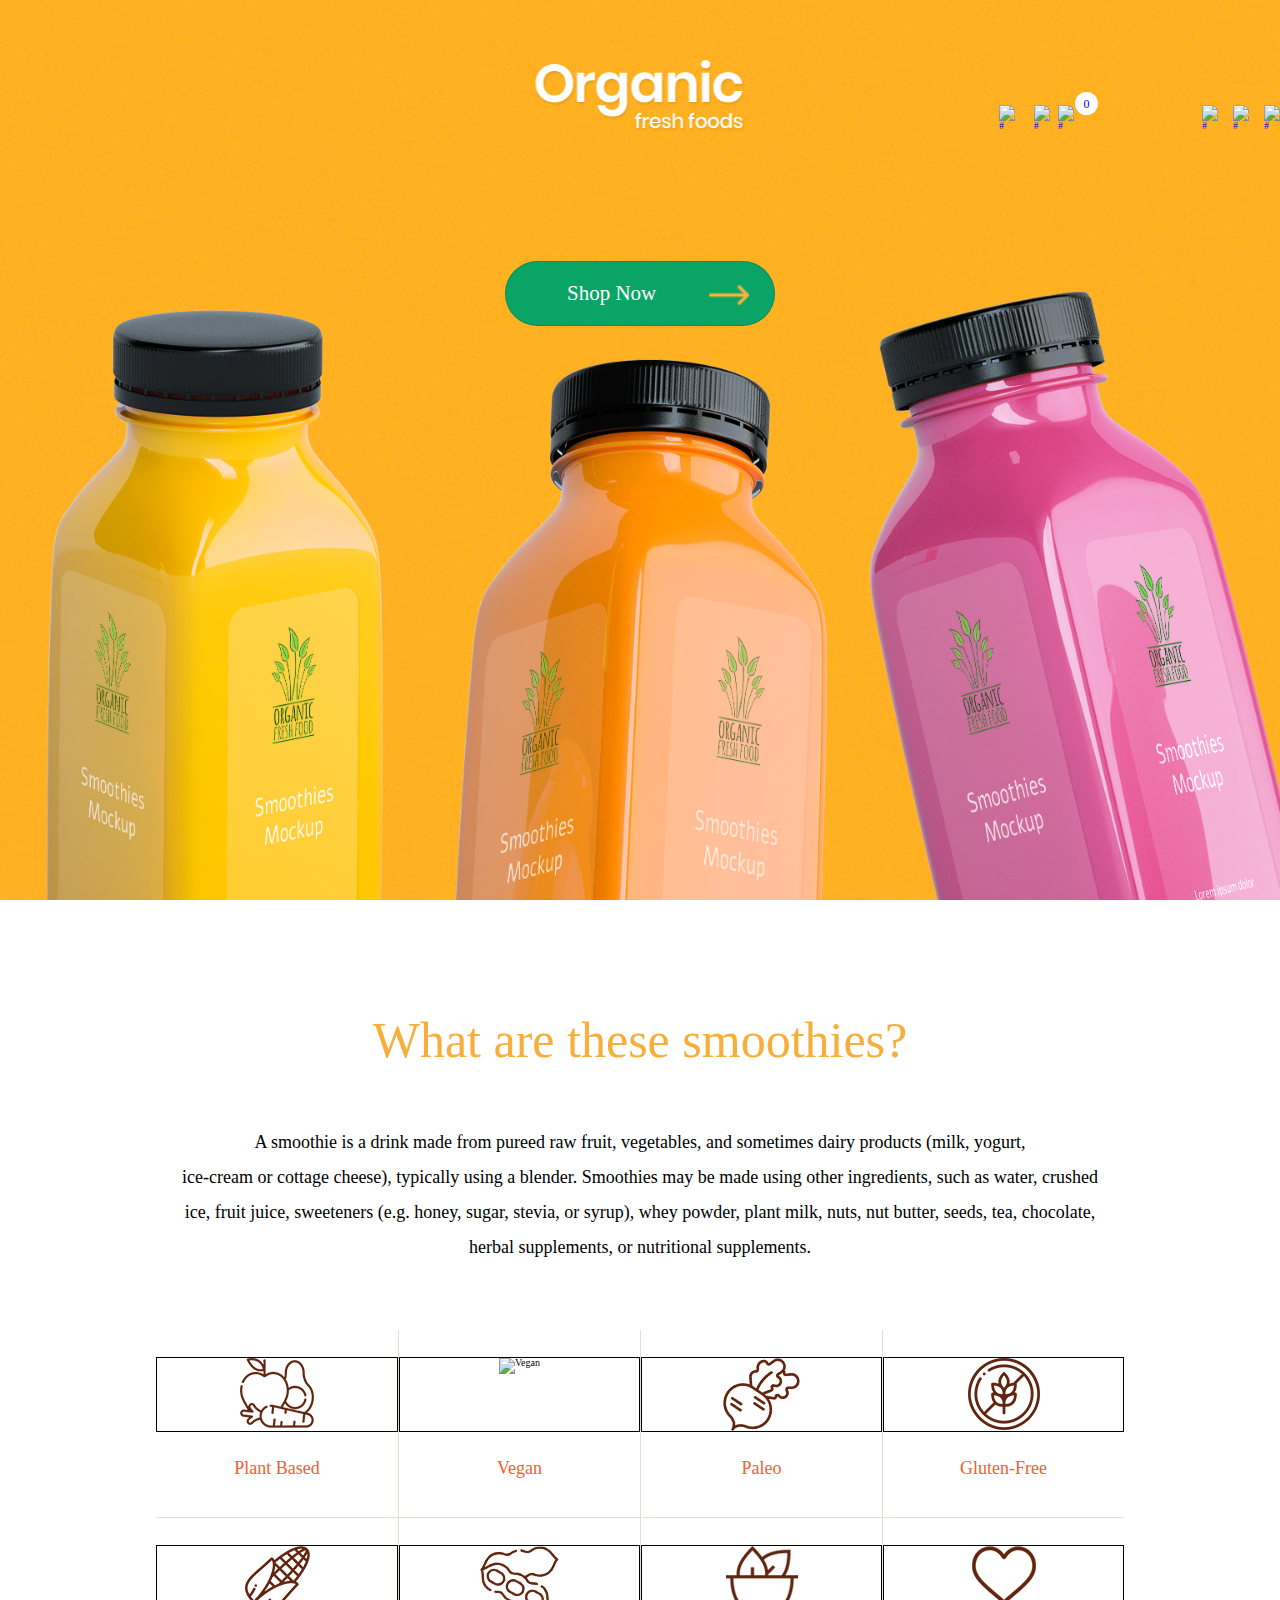
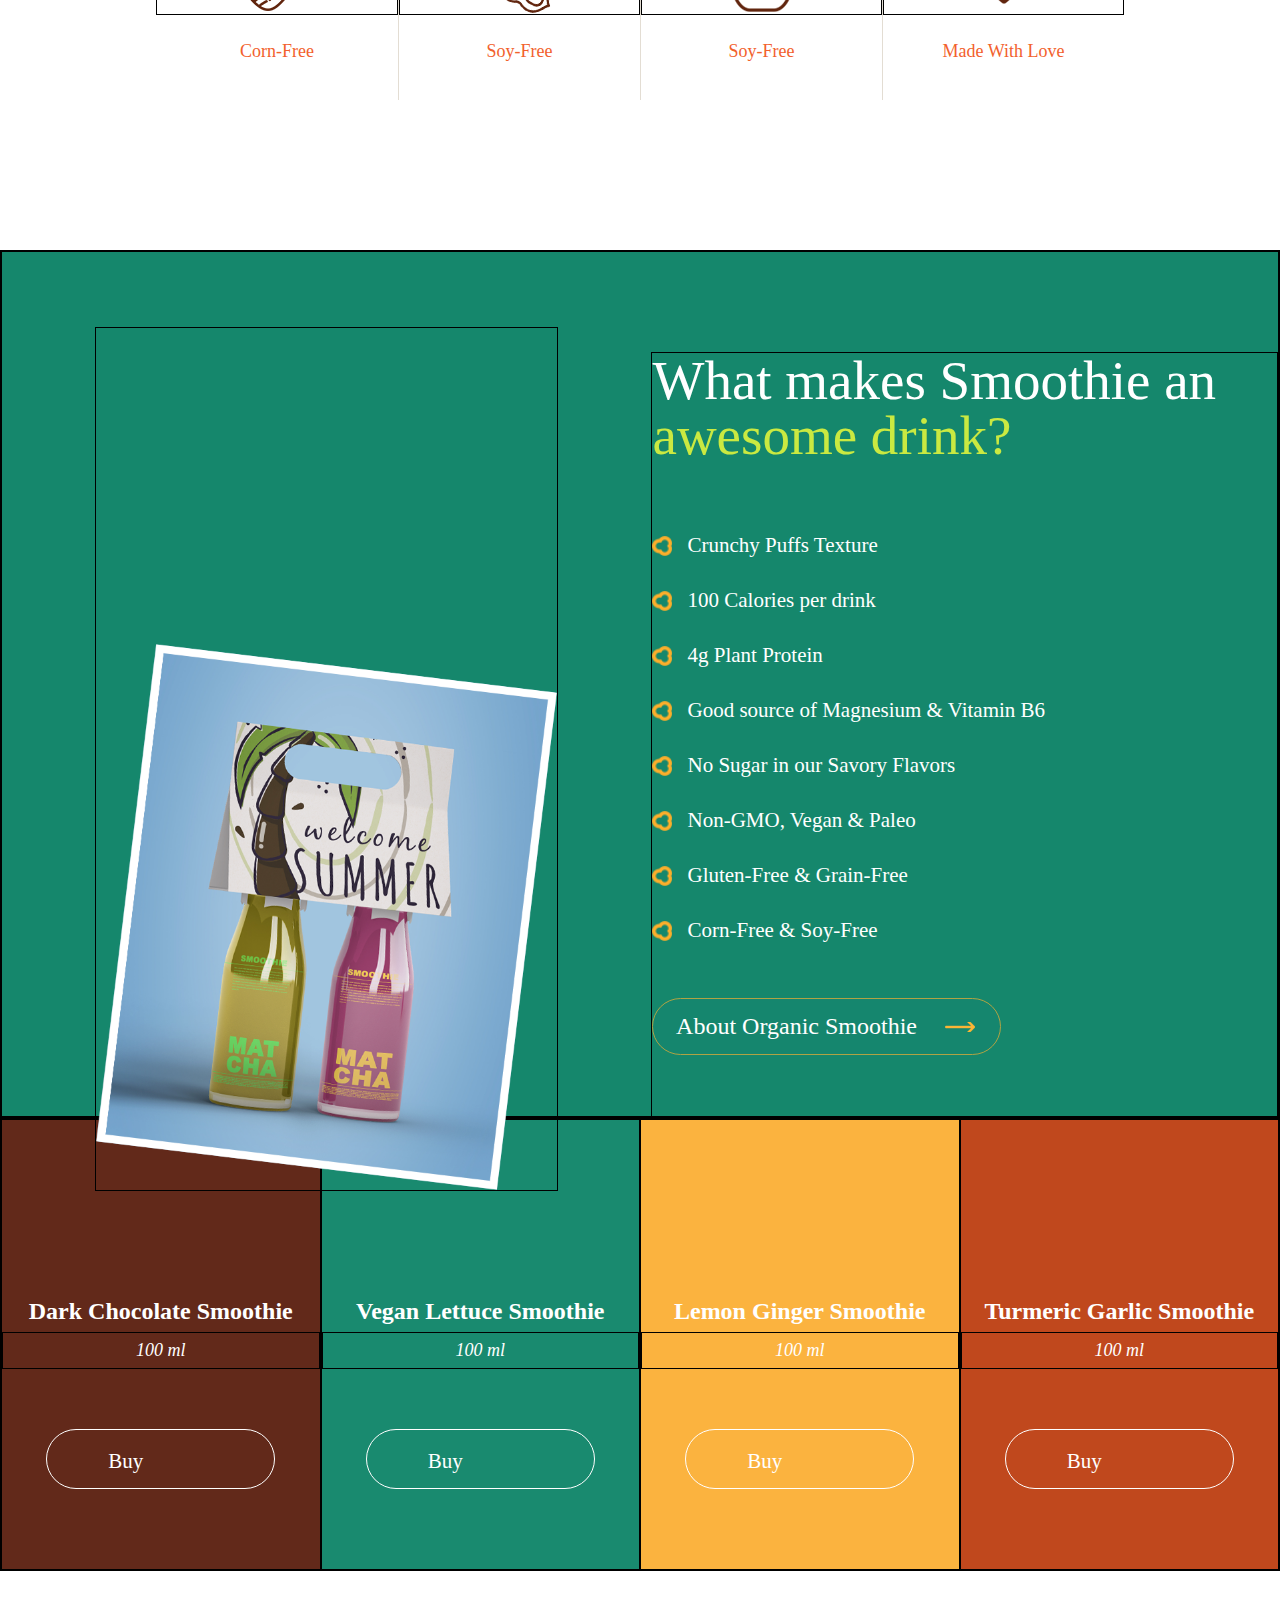
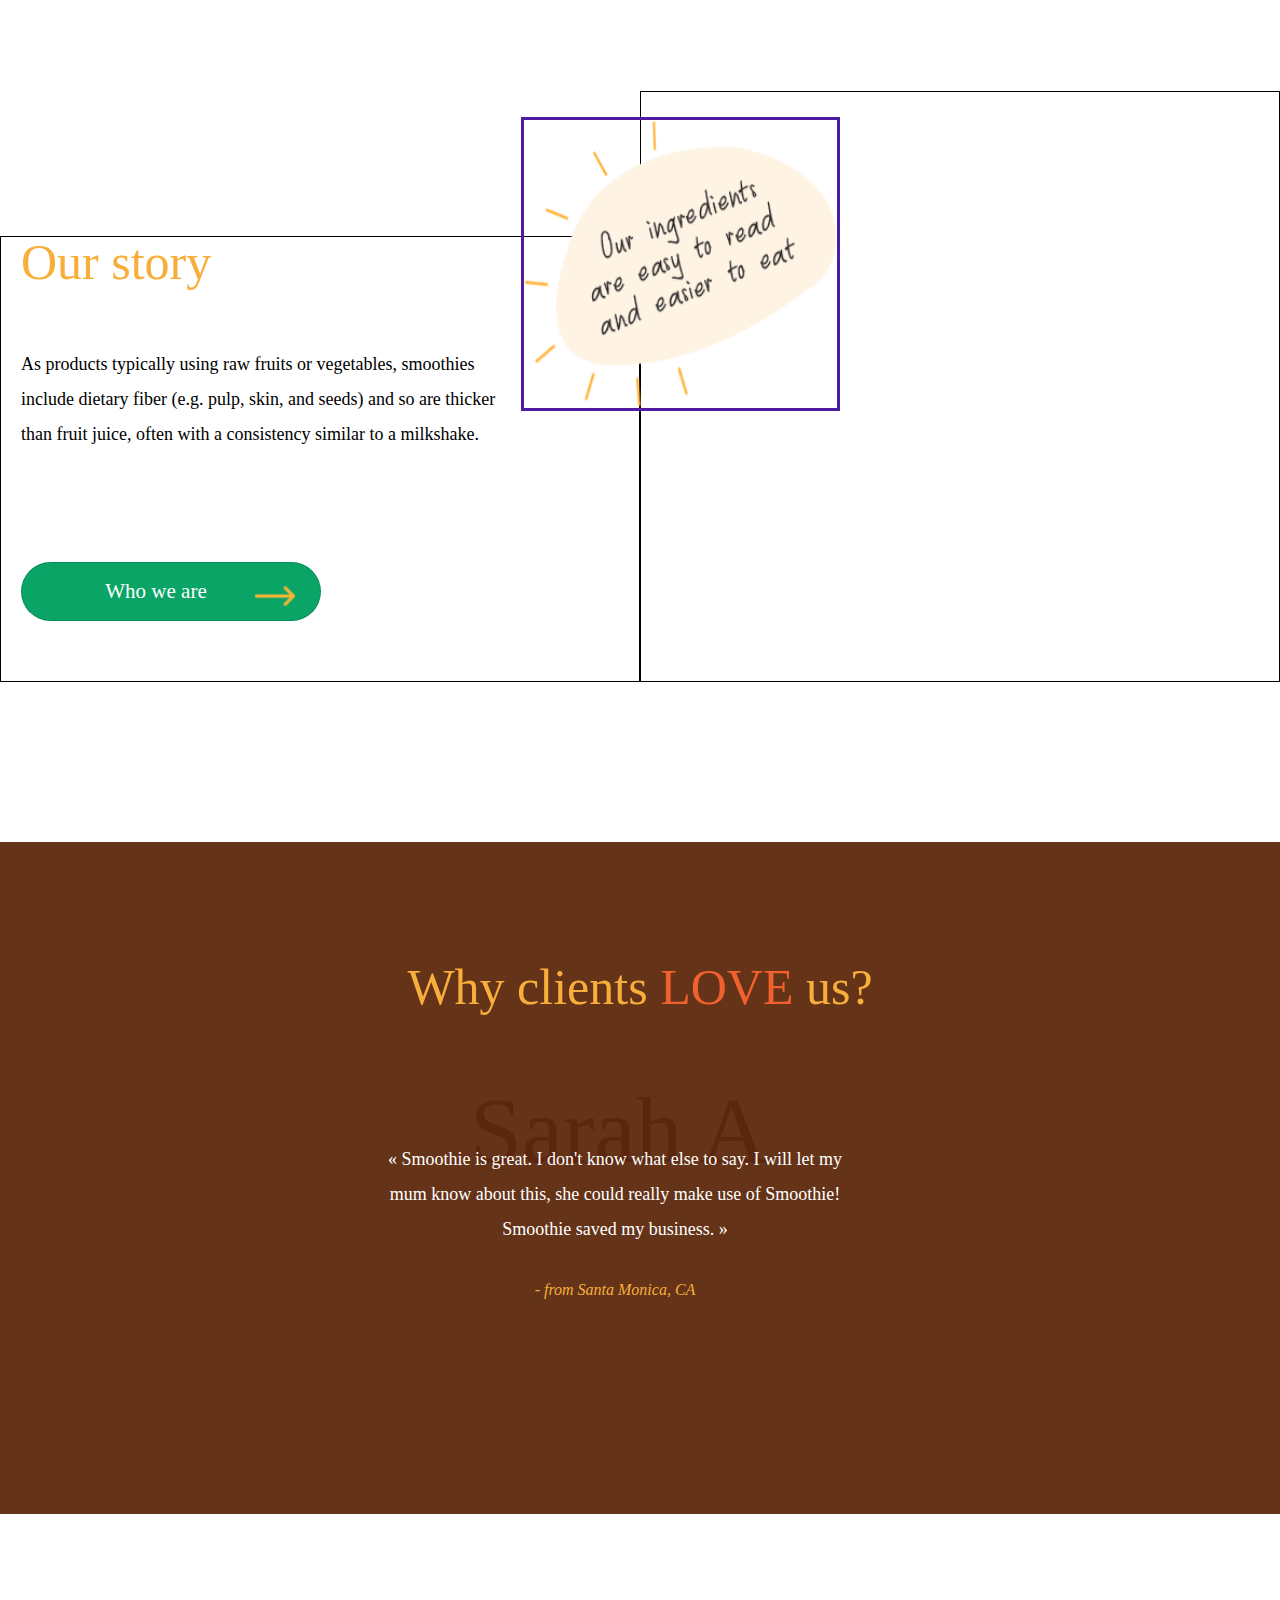
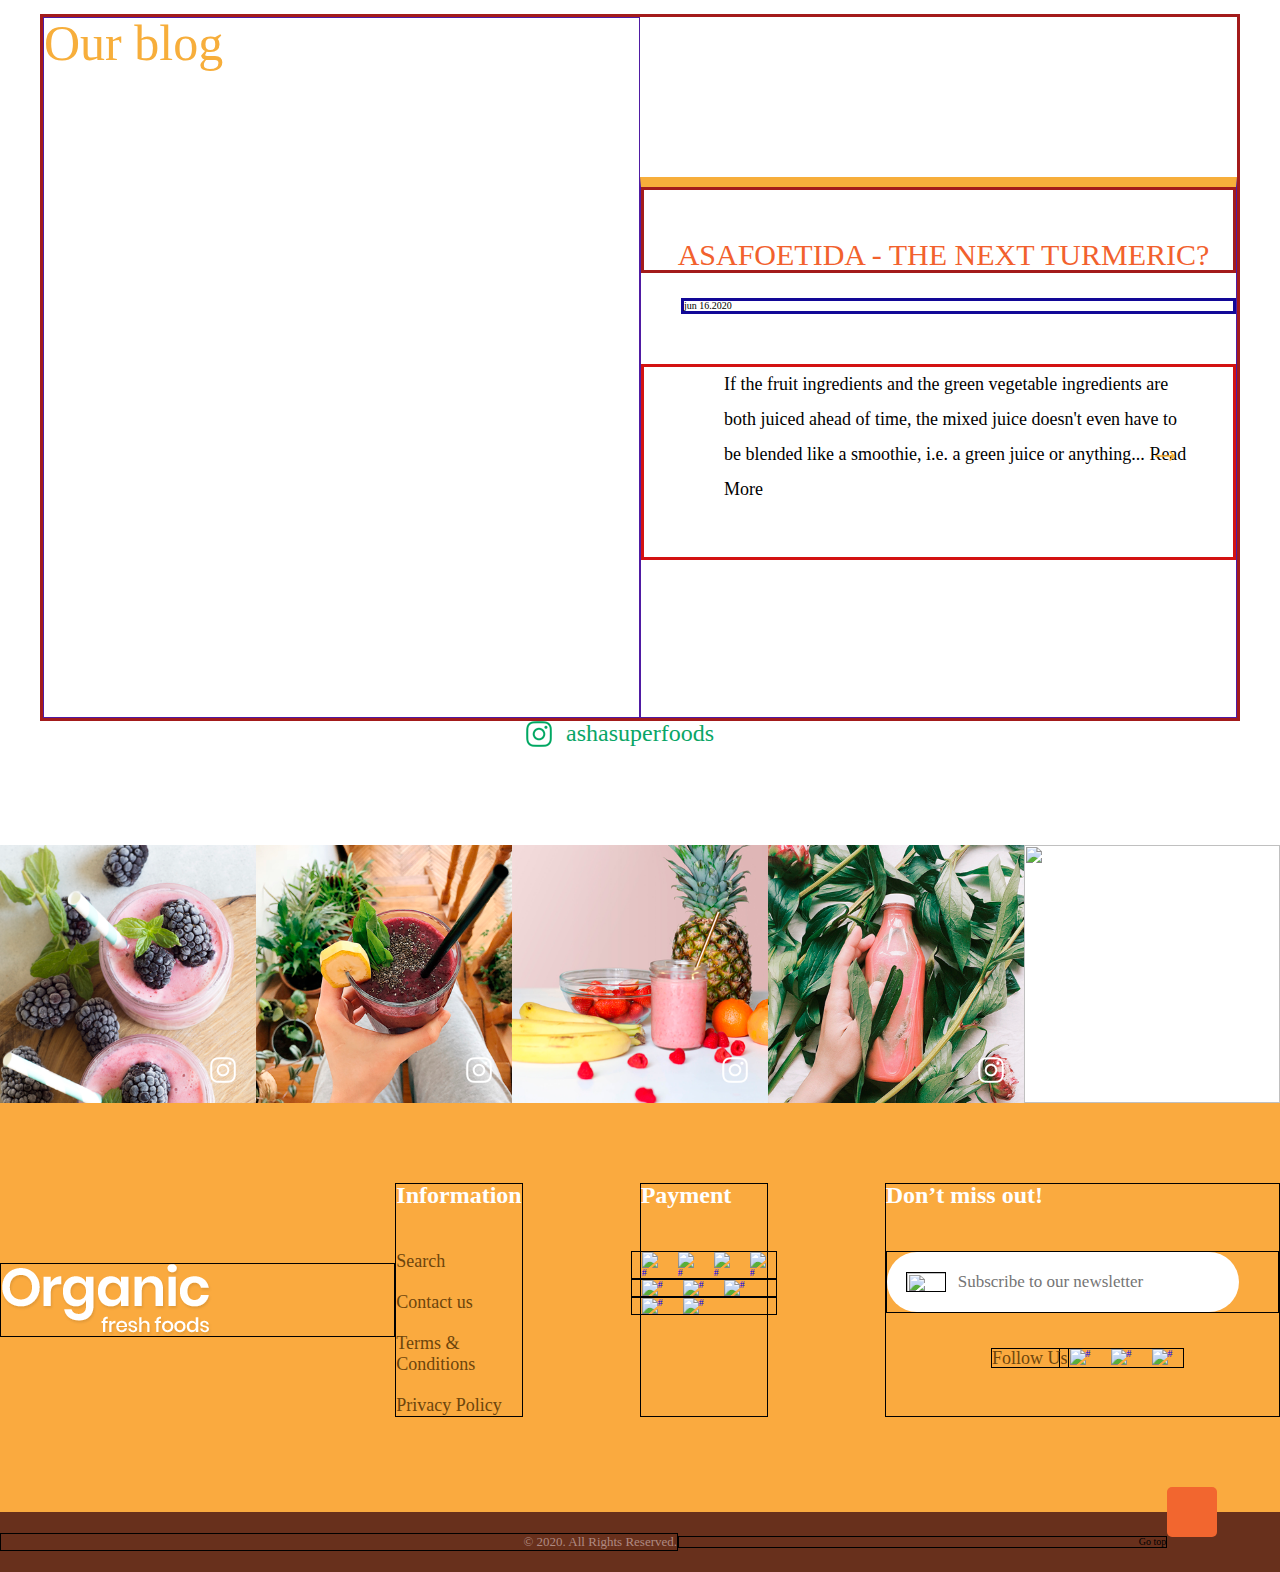
==== index.html @ a1aa9f40 "delete scss" ====
<!DOCTYPE html>
<html lang="ru">

<head>
	<meta charset="UTF-8">
	<title> lesson </title>
	<meta name="viewport" content="width=device-width">
	<link rel="stylesheet" href="css/index.css">
</head>


<body>
	<div class="wrapper">
		<!--*************************************-->
		<!----------------Header------------------->

		<!--*************************************-->

		<header class="header" id="header">

			<div class="conteiner">
				<button aria-label="menu" class="header__burger">
					<span></span>
				</button>
				<div class="header__row">

					<div class="header__top">

						<nav class="header__nav nav">
							<ul class="nav__list">
								<li class="nav__item"><a href="#Home">Home</a></li>
								<li class="nav__item"><a href="#Shop">Shop</a></li>
								<li class="nav__item"><a href="#Story">Story</a></li>
								<li class="nav__item"><a href="#About">About</a></li>
								<li class="nav__item"><a href="#Blog">Blog</a></li>
								<li class="nav__item"><a href="#Testimonials">Testimonials</a></li>
							</ul>
						</nav>
						
						<img class="header__logo logo" src="assets/images/header/Logo.png" alt="#">

						<div class="icon__wrapper">
							<ul class="icon__column">
								<li class="icon__list">
									<a class="icon__link" href="#">
										<img src="assets/images/header/Search-icon.png" alt="#">
									</a>
								</li>

								<li class="icon__list">
									<a class="icon__link" href="#">
										<img src="assets/images/header/User-icon.png" alt="#">
									</a>
								</li>

								<li class="icon__list">
									<a class="icon__link " href="#">
										<img src="assets/images/header/Cart-icon.png" alt="#">
										<div class="icon__tabs">
											<p id="number">0</p>
										</div>
									</a>
								</li>
							</ul>

							<div class="icon__column">
							</div>

							<ul class="icon__column">
								<li class="icon__list">
									<a class="icon__link" href="#">
										<img src="assets/images/header/Facebook-icon.png" alt="#">
									</a>
								</li>

								<li class="icon__list">
									<a class="icon__link" href="#">
										<img src="assets/images/header/Pinterest-icon.png" alt="#">
									</a>
								</li>

								<li class="icon__list">
									<a class="icon__link" href="#">
										<img src="assets/images/header/Instagram-icon.png" alt="#">
									</a>
								</li>

							</ul>

						</div>
					</div>
					<button class="bth header__bth" type="submit">Shop Now</button>
				</div>


			</div>
	</div>
	<div class="menu"></div>
	</header>


	<div class="header__background ibg">
		<img src="assets/images/header/img.png" alt="#">
	</div>


	<!----------------Header------------------->

	<main class="content">

		<!----------------smoothies------------------->
		<section class="smoothies" id="Home">
			<div class="content-smoothies">

				<div class="smoothies__desripction">
					<h2 class="title wow animate__fadeInLeftBig  " data-wow-duration=" 2s">What are these
						smoothies? </h2>
					<p class=" text smoothie__text wow animate__fadeInRightBig " data-wow-delay=" 1s" data-wow-offset=" 150"
						data-wow-duration="1.5s">
						A smoothie is a drink made from pureed raw fruit, vegetables, and sometimes dairy products
						(milk, yogurt, <br> ice-cream or cottage cheese), typically using a blender. Smoothies may be made
						using
						other
						ingredients, such as water, crushed ice, fruit juice, sweeteners (e.g. honey, sugar, stevia, or
						syrup), whey
						powder, plant milk, nuts, nut butter, seeds, tea, chocolate, herbal supplements, or nutritional
						supplements.
					</p>
				</div>

				<div class="smoothies__row wow animate__fadeInUpBig" data-wow-delay=" 1s" data-wow-offset=" 150">

					<div class="smoothies__column">
						<div class="smoothies__wrapper">
							<div class="smoothies__image">
								<img src="assets/images/smoothies/Icon-1.png" alt="Plant Based">
							</div>
							<h3 class="smoothie__title">Plant Based</h3>
						</div>
					</div>

					<div class="smoothies__column">
						<div class="smoothies__wrapper">
							<div class="smoothies__image">
								<img src="assets/images/smoothies/Icon-2.png" alt="Vegan">
							</div>
							<h3 class="smoothie__title">Vegan</h3>
						</div>
					</div>

					<div class="smoothies__column">
						<div class="smoothies__wrapper">
							<div class="smoothies__image">
								<img src="assets/images/smoothies/Icon-3.png" alt="Paleo">
							</div>
							<h3 class="smoothie__title">Paleo </h3>
						</div>
					</div>

					<div class="smoothies__column">
						<div class="smoothies__wrapper">
							<div class="smoothies__image">
								<img src="assets/images/smoothies/Icon-4.png" alt="Gluten-Free">
							</div>
							<h3 class="smoothie__title">Gluten-Free</h3>
						</div>
					</div>

					<div class="smoothies__column">
						<div class="smoothies__wrapper">
							<div class="smoothies__image">
								<img src="assets/images/smoothies/Icon-5.png" alt="Corn-Free">
							</div>
							<h3 class="smoothie__title">Corn-Free</h3>
						</div>
					</div>

					<div class="smoothies__column">
						<div class="smoothies__wrapper">
							<div class="smoothies__image">
								<img src="assets/images/smoothies/Icon-6.png" alt="Soy-Free">
							</div>
							<h3 class="smoothie__title">Soy-Free</h3>
						</div>
					</div>

					<div class="smoothies__column">
						<div class="smoothies__wrapper">
							<div class="smoothies__image">
								<img src="assets/images/smoothies/Icon-7.png" alt="Soy-Free">
							</div>
							<h3 class="smoothie__title">Soy-Free</h3>
						</div>
					</div>

					<div class="smoothies__column">
						<div class="smoothies__wrapper">
							<div class="smoothies__image">
								<img src="assets/images/smoothies/Icon-8.png" alt="Made With Love">
							</div>
							<h3 class="smoothie__title">Made With Love</h3>
						</div>
					</div>



				</div>

			</div>
		</section>
		<!----------------smoothies------------------->
		<!----------------about------------------->
		<section class="about" id="About">
			<div class="about__conteiner">
				<div class="about__row">

					<div class="about__column">
						<div class="about__image ">
							<div class="about__image-wrapper">
								<img class="your-element wow animate__zoomInDown " data-tilt data-wow-duration="1.5s"
									data-wow-offset=" 300" src="assets/images/about/about.png" alt="#">
							</div>
						</div>
					</div>


					<div class="about__column  ">
						<div class="about__description">

							<h2 class="title--white about__title wow animate__fadeInDown" data-wow-duration="1.5s"
								data-wow-offset=" 300">What makes Smoothie an <span> awesome drink? </span></h2>

							<ul class="about__list">
								<li class="about__item wow animate__fadeInRight" data-wow-offset=" 300">Crunchy Puffs Texture
									</>
								</li>
								<li class="about__item wow  animate__fadeInLeft" data-wow-offset=" 300">100 Calories per
									drink</>
								</li>
								<li class="about__item wow animate__fadeInRight" data-wow-offset=" 300">4g Plant Protein </>
								</li>
								<li class="about__item wow  animate__fadeInLeft" data-wow-offset=" 300">Good source of
									Magnesium &
									Vitamin B6
								</li>
								<li class="about__item wow animate__fadeInRight" data-wow-offset=" 300">No Sugar in our
									Savory Flavors
								</li>
								<li class="about__item wow animate__fadeInLeft" data-wow-offset=" 300">Non-GMO, Vegan & Paleo
									</>
								</li>
								<li class="about__item wow animate__fadeInRight" data-wow-offset=" 300">Gluten-Free &
									Grain-Free</>
								</li>
								<li class="about__item wow animate__fadeInRight" data-wow-offset=" 300">Corn-Free & Soy-Free
								</li>
							</ul>

							<button class="bth  about__bth wow animate__fadeInUpBig" data-wow-duration="1.5s" type="submit">
								About Organic Smoothie</button>


						</div>
					</div>

				</div>
			</div>
		</section>

		<!----------------about------------------->
		<!----------------products------------------->
		<section class="products " id="Shop">
			<div class="products__row">

				<div class="products__column">
					<div class="products__wrapper">

						<div class="products__image wow animate__fadeInDown" data-wow-duration=" 1s" data-wow-offset=" 150">
							<img src="assets/images/products/Img-1.png" alt="">
						</div>

						<h3 class="title-h3 wow animate__fadeInLeftBig" data-wow-duration=" 1s" data-wow-offset=" 150">Dark
							Chocolate
							Smoothie</h3>
						<p class="text products__text wow animate__fadeInRightBig" data-wow-duration=" 1s"
							data-wow-offset=" 150">
							100
							ml</p>

						<button class="bth  products__bth wow animate__fadeInUp" data-wow-duration=" 1s"
							data-wow-offset=" 150" type="submit">Buy</button>

					</div>
				</div>

				<div class="products__column products__column--green">
					<div class="products__wrapper">

						<div class="products__image wow animate__fadeInDown" data-wow-duration=" 1s" data-wow-offset=" 150">
							<img src="assets/images/products/Img-2.png" alt="">
						</div>

						<h3 class="title-h3 wow animate__fadeInLeftBig" data-wow-duration=" 1s" data-wow-offset=" 150">
							Vegan Lettuce
							Smoothie</h3>
						<p class="text products__text wow animate__fadeInRightBig" data-wow-duration=" 1s"
							data-wow-offset=" 150">
							100 ml</p>

						<button class="bth  products__bth wow animate__fadeInUp" data-wow-duration=" 1s"
							data-wow-offset=" 150" type="submit">Buy</button>


					</div>
				</div>

				<div class="products__column products__column--yellow">
					<div class="products__wrapper">

						<div class="products__image wow animate__fadeInDown" data-wow-duration=" 1s" data-wow-offset=" 150">
							<img src="assets/images/products/Img-3.png" alt="">
						</div>

						<h3 class="title-h3 wow animate__fadeInLeftBig" data-wow-duration=" 1s" data-wow-offset=" 150">
							Lemon Ginger
							Smoothie</h3>
						<p class="text products__text wow animate__fadeInRightBig" data-wow-duration=" 1s"
							data-wow-offset=" 150">
							100 ml</p>

						<button class="bth  products__bth wow animate__fadeInUp" data-wow-duration=" 1s"
							data-wow-offset=" 150" type="submit">Buy</button>


					</div>
				</div>

				<div class="products__column products__column--orang">
					<div class="products__wrapper">

						<div class="products__image wow animate__fadeInDown" data-wow-duration=" 1s" data-wow-offset=" 150">
							<img src="assets/images/products/Img-4.png" alt="">
						</div>

						<h3 class="title-h3 wow animate__fadeInLeftBig" data-wow-duration=" 1s" data-wow-offset=" 150">
							Turmeric
							Garlic
							Smoothie</h3>
						<p class="text products__text wow animate__fadeInRightBig" data-wow-duration=" 1s"
							data-wow-offset=" 150">
							100 ml</p>

						<button class="bth  products__bth wow animate__fadeInUp" data-wow-duration=" 1s"
							data-wow-offset=" 150" type="submit">Buy</button>


					</div>
				</div>

			</div>
		</section>

		<!----------------products------------------->
		<!----------------story------------------->
		<section class="story" id="Story">
			<div class="content__story">
				<div class="story__row">

					<div class="story__column">
						<div class="story__wrapper">

							<h2 class="title title--left wow animate__fadeInDown" data-wow-duration=" 1s"
								data-wow-offset=" 150">Our
								story</h2>
							<p class="text  text--left story__text wow animate__fadeInLeft" data-wow-duration=" 1s"
								data-wow-offset=" 150">
								As products typically using raw fruits or vegetables,
								smoothies include dietary fiber (e.g. pulp, skin, and
								seeds) and so are thicker than fruit juice, often with a
								consistency similar to a milkshake.
							</p>

							<button class="bth storu__bth wow animate__fadeInUp" data-wow-duration=" 1s" data-wow-offset=" 150"
								type="submit">Who we are</button>

						</div>
					</div>

					<div class="story__column">
						<div class="story__image ibg wow animate__fadeInRight" data-wow-duration=" 1s" data-wow-offset=" 150">
							<img src="assets/images/story/img.png" alt="story">
						</div>
						<img class="story__image--stamp wow animate__fadeInDown" data-wow-delay=" 1s" data-wow-offset=" 150"
							src="assets/images/story/Stamp.png" alt="">

					</div>

				</div>
			</div>
		</section>

		<!----------------story------------------->
		<!----------------testimonials------------------->
		<section class="testimonials" id="Testimonials">
			<div class="testimonials__wrapper">

				<h2 class="title wow animate__fadeInDownBig" data-wow-duration=" 1s" data-wow-offset=" 150">Why clients
					<span class="title--color "> LOVE</span> us?
				</h2>

				<div class="testimonials__row">

					<div class="testimonials__column">

						<q class="text testimonials__text wow animate__fadeInLeftBig" data-wow-duration=" 1s"
							data-wow-offset=" 150">
							Smoothie is great. I don't know what else to say. I will let my mum know about this, she could
							really make use of Smoothie! Smoothie saved my business.
						</q>

						<div class="testimonials__sub-text">
							<cite class="testimonials-name__user wow animate__fadeInUpBig" data-wow-duration=" 1s"
								data-wow-offset=" 150">- from Santa Monica, CA</cite>
						</div>

					</div>


					<div class="testimonials__column">

						<div class="testimonials-avatar ">
							<img class="wow animate__fadeInRightBig" data-wow-duration=" 1s" data-wow-offset=" 150"
								src="assets/images/testimonials/avatar.png" alt="">
						</div>

					</div>

				</div>

				<div class="sidebar">

					<button class="arrow__left">
						<img src="assets/images/testimonials/Arrow-right.png" alt="">
					</button>

					<button class="arrow__right">
						<img src="assets/images/testimonials/Arrow-right.png" alt="">
					</button>

				</div>

			</div>

		</section>

		<!----------------testimonials------------------->
		<!----------------blog------------------->
		<section class="blog" id="Blog">
			<div class="blog__body">
				<div class="conteiner__blog">

					<div class="blog__row">

						<div class="blog__column">

							<h2 class="title title--left wow animate__fadeInDown " data-wow-offset=" 150">Our
								blog</h2>
							<div class="blog__image-wrapper">
								<div class="blog__image ibg wow animate__fadeInUp " data-wow-offset=" 350">
									<img src="assets/images/blog/Img.png" alt="">
								</div>
							</div>

						</div>

						<div class="blog__column">
							<div class="blog__wrapper">

								<h3 class="title blog__title wow animate__fadeInLeftBig " data-wow-duration="1.5s"
									data-wow-offset=" 150">
									ASAFOETIDA - THE NEXT TURMERIC?</h3>
								<time class="blog__time wow animate__fadeInRightBig " data-wow-duration="1.5s"
									data-wow-offset=" 150">jun 16.2020</time>
								<p class="text blog__text wow animate__fadeInLeftBig " data-wow-duration="1.5s"
									data-wow-offset=" 150">
									If the fruit ingredients and the green vegetable ingredients are both juiced ahead of
									time, the mixed juice doesn't even have to be blended like a smoothie, i.e. a green juice
									or
									anything...<span> Read More</span>
								</p>
							</div>

						</div>
					</div>

					<h4 class="blog__title-bottom"><span>ashasuperfoods</span></h4>

				</div>
			</div>
		</section>

		<!----------------blog------------------->
		<!----------------instagram------------------->
		<section class="instagram instagram__row">

			<div class="instagram__image  wow animate__fadeInDownBig " data-wow-offset=" 150">
				<img src="assets/images/istagram/Img.png" alt="">
			</div>

			<div class=" instagram__image  wow animate__fadeInDownBig " data-wow-delay=" 200ms" data-wow-offset=" 150">
				<img src="../assets/images/istagram/Img1.png" alt="">
			</div>

			<div class=" instagram__image wow animate__fadeInDownBig " data-wow-delay=" 400ms" data-wow-offset=" 150">
				<img src="../assets/images/istagram/Img2.png" alt="">
			</div>

			<div class="instagram__image wow animate__fadeInDownBig " data-wow-delay="600ms" data-wow-offset=" 150">
				<img src="../assets/images/istagram/Img3.png" alt="">
			</div>

			<div class="instagram__image wow animate__fadeInDownBig " data-wow-delay="800ms" data-wow-offset=" 150">
				<img src="../assets/images/istagram/Img4.png" alt="">
			</div>

		</section>

		<!----------------instagram------------------->
	</main>
	<!----------------Footer------------------->


	<section class="footer">
		<div class="conteiner">
			<div class="footer__row">
				<!----colum-------------------------------------------------->
				<div class="footer__column">
					<div class="footer__image">
						<img class="wow animate__fadeInUp " data-wow-offset=" 150" data-wow-duration="1.5s"
							src="assets/images/header/Logo.png" alt="#">
					</div>
				</div>
				<!----colum-------------------------------------------------->
				<div class="footer__column wow animate__fadeInUp " data-wow-offset=" 150" data-wow-duration="1.5s">

					<h3 class="title-h3 footer__title">Information</h3>

					<ul class="footer__list">
						<li class="footer__item wow animate__fadeInLeftBig " data-wow-delay="150ms" data-wow-offset=" 150"
							data-wow-duration="1.5s">
							<a href="#">Search</a>
						</li>
					</ul>

					<ul class="footer__list">
						<li class="footer__item wow animate__fadeInRightBig " data-wow-offset=" 150" data-wow-duration="1.6s">
							<a href="#"> Contact us</a>
						</li>
					</ul>

					<ul class="footer__list">
						<li class="footer__item wow animate__fadeInLeftBig " data-wow-offset=" 150" data-wow-duration="1.7s">
							<a href="#">Terms & Conditions</a>
						</li>
					</ul>

					<ul class="footer__list">
						<li class="footer__item wow animate__fadeInRightBig " data-wow-offset=" 150" data-wow-duration="1.8s">
							<a href="#">Privacy Policy</a>
						</li>
					</ul>

				</div>
				<!----colum-------------------------------------------------->
				<div class="footer__column wow animate__fadeInUp " data-wow-delay="600ms" data-wow-offset=" 150"
					data-wow-duration="1.5s">

					<h3 class="title-h3 footer__title">Payment</h3>
					<!---sub-colum-------------------------------------------------->
					<ul class="footer-icon__list wow animate__fadeInLeftBig " data-wow-delay="600ms" data-wow-offset=" 150"
						data-wow-duration="1.5s">

						<li class="footer-icon__item ">
							<a class="footer-icon__link" href="#">
								<img class="" src="assets/images/footer/AMEX.png" alt="#">
							</a>
						</li>

						<li class="footer-icon__item">
							<a class="footer-icon__link" href="#">
								<img src="assets/images/footer/Apple-Pay.png" alt="#">
							</a>
						</li>

						<li class="footer-icon__item">
							<a class="footer-icon__link" href="#">
								<img src="assets/images/footer/Maestro.png" alt="#">
							</a>
						</li>

						<li class="footer-icon__item">
							<a class="footer-icon__link" href="#">
								<img src="assets/images/footer/Discover.png" alt="#">
							</a>
						</li>

					</ul>
					<!--- sub-colum-------------------------------------------------->
					<ul class="footer-icon__list wow animate__fadeInRightBig " data-wow-delay="800ms" data-wow-offset=" 150"
						data-wow-duration="1.5s">

						<li class="footer-icon__item">
							<a class="footer-icon__link" href="#">
								<img src="assets/images/footer/JCB.png" alt="#">
							</a>
						</li>

						<li class="footer-icon__item">
							<a class="footer-icon__link" href="#">
								<img src="assets/images/footer/Mastercard.png" alt="#">
							</a>
						</li>

						<li class="footer-icon__item">
							<a class="footer-icon__link" href="#">
								<img src="assets/images/footer/Paypal.png" alt="#">
							</a>
						</li>

					</ul>
					<!--- sub-colum-------------------------------------------------->
					<ul class="footer-icon__list wow animate__fadeInLeftBig " data-wow-delay="1000ms" data-wow-offset=" 150"
						data-wow-duration="1.5s">

						<li class="footer-icon__item">
							<a class="footer-icon__link" href="#">
								<img src="assets/images/footer/Shopify-Pay.png" alt="#">
							</a>
						</li>

						<li class="footer-icon__item">
							<a class="footer-icon__link" href="#">
								<img src="assets/images/footer/Visa.png" alt="#">
							</a>
						</li>

					</ul>
					<!----------------------------------------------------->
				</div>
				<!----colum-------------------------------------------------->
				<div class="footer__column wow animate__fadeInUp " data-wow-delay="1200ms" data-wow-offset=" 150"
					data-wow-duration="1.5s">
					<h3 class="title-h3 footer__title">Don’t miss out!</h3>

					<div class="input">

						<input class="input__search wow animate__fadeInDown " data-wow-delay="1000ms" data-wow-offset=" 150"
							data-wow-duration="1.5s" type="search" name="search" placeholder="Subscribe to our newsletter">
						<img class="input__image" src="../assets/images/footer/Icon.png" alt="">

					</div>

					<div class="footer__row footer__row--df">

						<h3 class="footer__text wow animate__fadeInLeftBig " data-wow-delay="1200ms" data-wow-duration="1.5s">
							<span> Follow Us</span>
						</h3>
						<!--- sub-colum-------------------------------------------->
						<ul class="footer-icon__list wow animate__fadeInRightBig " data-wow-delay="1200ms"
							data-wow-duration="1.5s">

							<li class="footer-icon__item ">
								<a class="footer-icon__link" href="#">
									<img src="assets/images/footer/Facebook.png" alt="#">
								</a>
							</li>

							<!--- sub-colum-------------------------------------------->

							<li class="footer-icon__item">
								<a class="footer-icon__link" href="#">
									<img src="assets/images/footer/Pinterest.png" alt="#">
								</a>
							</li>

							<!--- sub-colum-------------------------------------------->

							<li class="footer-icon__item">
								<a class="footer-icon__link" href="#">
									<img src="assets/images/footer/Instagram.png" alt="#">
								</a>
							</li>

							<!--- sub-colum-------------------------------------------->
						</ul>

					</div>
				</div>
				<!----colum-------------------------------------------->
			</div>


		</div>
		<div class="footer__bottom--bg">
			<div class="conteiner">
				<div class="footer__bottom">
					<address class="author-rights wow animate__fadeInLeftBig " data-wow-duration="1.5s">
						© 2020.
						All Rights Reserved.
					</address>

					<p class="footer__bottom-text wow animate__fadeInRightBig " data-wow-duration="1.5s">Go top
					</p>
					<div class="footer__bottom-image">
						<a class="footer__bottom-image-img" href="#header"></a></a>
					</div>
				</div>

			</div>
		</div>

	</section>

	<script src="https://code.jquery.com/jquery-3.5.1.min.js"
		integrity="sha256-9/aliU8dGd2tb6OSsuzixeV4y/faTqgFtohetphbbj0=" crossorigin="anonymous"></script>

	<script src="js/script.js"></script>
</body>

</html>
---- css/index.css ----
@charset UTF-8;

@font-face {
font-family:Poppins-SemiBold;
src:local(☺),url(../assets/fonts/Poppins-SemiBold.woff) format(woff),url(../assets/fonts/Poppins-SemiBold.ttf) format(truetype),url(../assets/fonts/Poppins-SemiBold.svg) format(svg);
font-weight:600;
font-style:normal;
}

* {
border:0;
margin:0;
padding:0;
}

*,:after,:before {
-webkit-box-sizing:border-box;
box-sizing:border-box;
}

aside,footer,header,main,nav {
display:block;
}

body,html {
height:100%;
width:100%;
line-height:1;
font-size:10px;
-ms-text-size-adjust:100%;
-moz-text-size-adjust:100%;
-webkit-text-size-adjust:100%;
}

button,input,textarea {
font-family:inherit;
}

button {
cursor:pointer;
}

[type=button]::-moz-focus-inner,[type=reset]::-moz-focus-inner,[type=submit]::-moz-focus-inner,button::-moz-focus-inner {
border-style:none;
padding:0;
}

[type=checkbox],[type=radio] {
-webkit-box-sizing:border-box;
box-sizing:border-box;
padding:0;
}

[type=number]::-webkit-inner-spin-button,[type=number]::-webkit-outer-spin-button {
height:auto;
}

[type=search]::-webkit-search-decoration {
-webkit-appearance:none;
}

progress {
vertical-align:baseline;
}

ul li {
list-style:none;
}

img {
vertical-align:top;
}

h1,h2,h3,h4,h5,h6 {
font-size:inherit;
font-weight:inherit;
}

code,kbd,samp {
font-family:monospace,monospace;
font-size:1em;
}

b,strong {
font-weight:bolder;
}

sub,sup {
font-size:75%;
line-height:0;
position:relative;
vertical-align:baseline;
}

.ibg {
background-position:center;
background-size:cover;
background-repeat:no-repeat;
position:relative;
}

.ibg img {
width:0;
height:0;
top:0;
left:0;
opacity:0;
visibility:hidden;
}

body {
font-family:Muli-ExtraBold;
}

.blog__image img,.header,.story__image img {
position:absolute;
top:0;
left:0;
}

.about__item,.blog__image,.blog__text span,.blog__title-bottom span,.bth,.footer__bottom,.footer__text,.header__background,.icon__column:first-child .icon__list:nth-child(3),.icon__column:first-child .icon__list:nth-child(3) .icon__link,.input,.nav__item,.story__column:nth-child(2),.story__image,.testimonials-avatar,.testimonials__column:first-child,.testimonials__wrapper {
position:relative;
top:0;
left:0;
}

.header__logo{
	position:absolute;
	top:60px;
	left:50%;
	transform: translateX(-50%);
}

.header__row{
	display: flex;
	flex-direction: column;
	justify-content: center;
}

.about__image,.blog__wrapper,.products__wrapper,.smoothies__wrapper,.story__wrapper {
display:flex;
-webkit-box-orient:vertical;
-webkit-box-direction:normal;
-ms-flex-direction:column;
flex-direction:column;
}

.header {
width:100%;
height:100%;
z-index:50;
padding-top:70px;
}

.conteiner {
max-width:1750px;
height:100%;
margin:0 auto;
}

.header__top {
display:flex;
-webkit-box-align:center;
-ms-flex-align:center;
justify-content: space-between;
align-items:center;
}

.nav__list {
display:flex;
}

.nav__item:not(:last-of-type) {
	margin-right: 35px;
}

.nav__item:before {
content:"";
width:100%;
height:1px;
position:absolute;
bottom:0;
left:0;
background-color:#b842fd;
-webkit-transform:scale(0);
-ms-transform:scale(0);
transform:scale(0);
-webkit-transition:0 1s ease;
-o-transition:transform 1s ease;
transition:transform 1s ease,-webkit-transform 1s ease;
}

.nav__item:hover:before {
content:"";
-webkit-transform:scale(1);
-ms-transform:scale(1);
transform:scale(1);
}

.nav__item a {
color:#fff;
font:16px Muli-Bold;
text-transform:uppercase;
}

.icon__wrapper {
display:flex;
}

.icon__column:first-child {
display:flex;
align-self:center;
margin-right: 125px;
}

.icon__column:first-child .icon__list:first-child {
	margin-right: 15px;
}

.icon__column:nth-child(2) {
-webkit-transform:rotate(90deg);
-ms-transform:rotate(90deg);
transform:rotate(90deg);
-webkit-box-flex:0;
-ms-flex:0 1 0;
flex:0 1 0;
}

.icon__column:nth-child(3) {
display:flex;
-webkit-box-flex:0;
-ms-flex:0 1 0;
flex:0 1 0;
-webkit-box-pack:end;
-ms-flex-pack:end;
justify-content:flex-end;
}

.icon__column:nth-child(3) .icon__list {
margin:0 7.5px;
}

.icon__column:nth-child(3) .icon__list:first-child {
margin:0 7.5px 0 0;
}

.icon__column:nth-child(3) .icon__list:nth-child(3) {
margin:0 0 0 7.5px;
}

.icon__list {
-webkit-transition:0 1s ease;
-o-transition:transform 1s ease;
transition:transform 1s ease,-webkit-transform 1s ease;
}

.icon__list:hover {
-webkit-transform:rotate(360deg);
-ms-transform:rotate(360deg);
transform:rotate(360deg);
}

.icon__tabs {
width:23px;
height:23px;
position:absolute;
top:-12px;
right:-20px;
background-color:#fff;
border-radius:50%;
text-align:center;
padding-top:6px;
font-size:12px;
}

.header__bottom {
-ms-flex-item-align:center;
-ms-grid-row-align:center;
align-self:center;
}

.bth {
color:#fff;
font:2.1rem Muli-Regular;
background-color:#0aa566;
border-radius:3.5rem;
text-indent:-2.7em;
-webkit-transition:0 500ms cubic-bezier(0.33,0.46,0.08,1.33);
-o-transition:transform 500ms cubic-bezier(0.33,0.46,0.08,1.33);
transition:transform 500ms cubic-bezier(0.33,0.46,0.08,1.33),-webkit-transform 500ms cubic-bezier(0.33,0.46,0.08,1.33);
border:1px solid #036b416b;
padding:1.9rem 11.354rem;
}

.bth:hover {
-webkit-transform:translate(50px);
-ms-transform:translate(50px);
transform:translate(50px);
}

.header__bth {
	align-self: center;
	margin-top:105px;
}

.bth:after {
content:"";
width:4rem;
height:2rem;
position:absolute;
top:23px;
right:25px;
display:inline-block;
background:url(../assets/images/header/Arrow.png) center/cover no-repeat;
-webkit-transition-duration:500ms;
-o-transition-duration:500ms;
transition-duration:500ms;
}

.bth:hover:after {
position:absolute;
right:15px;
}

.header__background {
width:100%;
height:100vh;
}

.header__burger.active span {
position:absolute;
bottom:50%;
left:0;
-webkit-transform:rotate(45deg);
-ms-transform:rotate(45deg);
transform:rotate(45deg);
}

.header__burger.active:before {
position:absolute;
bottom:50%;
left:0;
-webkit-transform:rotate(180deg) scale(0);
-ms-transform:rotate(180deg) scale(0);
transform:rotate(180deg) scale(0);
}

.header__burger.active:after {
position:absolute;
bottom:50%;
left:0;
-webkit-transform:rotate(-45deg);
-ms-transform:rotate(-45deg);
transform:rotate(-45deg);
}

.menu {
width:100%;
height:100%;
position:fixed;
top:0;
left:0;
background-color:rgba(0,0,0,0.616);
-webkit-transform:translate(-120%);
-ms-transform:translate(-120%);
transform:translate(-120%);
-webkit-transition-duration:1s;
-o-transition-duration:1s;
transition-duration:1s;
-webkit-transform-origin:15px 100px;
-ms-transform-origin:15px 100px;
transform-origin:15px 100px;
}

.menu.active {
width:100%;
height:100%;
-webkit-transform:translate(0%);
-ms-transform:translate(0%);
transform:translate(0%);
overflow:auto;
}

.lock {
overflow:hidden;
}

.nav__list.done {
position:relative;
top:50%;
left:0;
-webkit-transform:translate(0,-50%);
-ms-transform:translate(0,-50%);
transform:translate(0,-50%);
display:block;
text-align:center;
}

.nav__list.done li {
-webkit-perspective:500px;
perspective:500px;
margin-top:25px;
-webkit-transition:color 1s ease,-webkit-transform 1s ease;
-o-transition:transform 1s ease,color 1s ease;
transition:transform 1s ease,color 1s ease,-webkit-transform 1s ease;
}

.nav__list.done li:hover {
-webkit-transform:rotate3d(0,1,0,360deg);
transform:rotate3d(0,1,0,360deg);
}

.nav__list.done li a {
font-size:25px;
text-shadow:3px 3px 3px #000;
-webkit-transition-duration:1s;
-o-transition-duration:1s;
transition-duration:1s;
}

.nav__list.done li:hover a {
color:#f8ea2a;
}

.banner {
position:fixed;
bottom:50px;
right:50px;
z-index:10000;
-webkit-animation-name:animation;
animation-name:animation;
-webkit-animation-duration:500ms;
animation-duration:500ms;
-webkit-animation-iteration-count:infinite;
animation-iteration-count:infinite;
}

.text__play {
position:absolute;
top:50%;
left:50%;
-webkit-transform:translate(-50%,-50%);
-ms-transform:translate(-50%,-50%);
transform:translate(-50%,-50%);
color:#fff;
}

.smoothies {
margin:115px 0 150px;
}

.content-smoothies {
max-width:1100px;
margin:0 auto;
}

.title {
text-align:center;
font-size:50px;
color:#f7ae3b;
}

.text {
font:18px/35px Muli-Regular;
text-align:center;
}

.smoothie__text {
margin:60px 0 65px;
padding:0 90px;
}

.smoothies__row {
display:flex;
-ms-flex-wrap:wrap;
flex-wrap:wrap;
margin:0 6%;
}

.smoothies__column {
-webkit-box-flex:1;
-ms-flex:1 0 25%;
flex:1 0 25%;
text-align:center;
border-bottom:1px solid #ddd6cad5;
border-left:1px solid #ddd6cad5;
}

.smoothies__column:first-child {
border-bottom:1px solid #ddd6cad5;
border-left:0 solid #ddd6cad5;
}

.smoothies__column:nth-child(5) {
border-bottom:0 solid #ddd6cad5;
border-left:0 solid #ddd6cad5;
}

.smoothies__column:nth-child(1n+6) {
border-bottom:0 solid #ddd6cad5;
border-left:1px solid #ddd6cad5;
}

.smoothie__title {
color:#f2612d;
font-size:18px;
margin-bottom:40px;
}

.smoothies__image {
-webkit-box-flex:1;
-ms-flex:1 1 auto;
flex:1 1 auto;
border:1px solid #000;
margin:27px 0;
}

.about {
background-color:#15876c;
}

.about__conteiner {
max-width:1920px;
border:1px solid #000;
margin:0 auto;
}

.about__row {
display:flex;
border:1px solid #000;
}

.about__column:first-child {
position:relative;
top:75px;
left:0;
border:1px solid #000;
margin:0 7.2916666667%;
}

.about__image {
-webkit-box-pack:end;
-ms-flex-pack:end;
justify-content:flex-end;
height:100%;
}

.about__description {
height:100%;
border:1px solid #000;
margin:100px 0 60px;
}

.title--white {
color:#fff;
}

.about__title {
font-size:55px;
}

.about__title span {
color:#cae941;
}

.about__list {
margin:70px 0 55px;
}

.about__item {
color:#fff;
font:21px/25px Muli-Regular;
margin-top:30px;
padding-left:35px;
}

.about__item:before {
content:"";
width:20px;
height:20px;
background:url(../assets/images/about/icon.png) center/cover no-repeat;
display:inline-block;
position:absolute;
top:3px;
left:0;
}

.about__bth {
text-indent:-6rem;
font-size:2.4rem;
background-color:#15866e;
border-radius:3rem;
border:1px solid #afa344;
padding:1.4rem 8.265rem;
}

.about__bth:after {
content:"";
width:3rem;
height:1rem;
position:absolute;
top:50%;
right:25px;
-webkit-transform:translateY(-50%);
-ms-transform:translateY(-50%);
transform:translateY(-50%);
background:url(../assets/images/header/Arrow.png) center/cover no-repeat;
}

.products__conteiner {
max-width:1920px;
margin:0 auto;
}

.products__row {
display:flex;
-ms-flex-wrap:wrap;
flex-wrap:wrap;
border:1px solid #000;
}

.products__column {
-webkit-box-flex:1;
-ms-flex:1 0 25%;
flex:1 0 25%;
background-color:#62291a;
}

.products__column--green {
background-color:#198a6f;
}

.products__column--yellow {
background-color:#fbb33f;
}

.products__column--orang {
background-color:#c0481d;
}

.products__wrapper {
height:100%;
border:1px solid #000;
}

.products__image {
text-align:center;
margin:130px 0 40px;
}

.products__column:hover .products__image img {
-webkit-animation-name:animation;
animation-name:animation;
-webkit-animation-duration:500ms;
animation-duration:500ms;
-webkit-animation-iteration-count:infinite;
animation-iteration-count:infinite;
}


.title-h3 {
color:#fff;
font:bold 24px/22px Muli-Regular;
text-align:center;
}

.products__text {
color:#fff;
font-style:italic;
font-family:Muli-Regular;
margin-top:10px;
-webkit-box-flex:1;
-ms-flex:1 1 auto;
flex:1 1 auto;
border:1px solid #000;
}

.products__bth {
width:200px;
height:60px;
-ms-flex-item-align:center;
-ms-grid-row-align:center;
align-self:center;
text-indent:-70px;
border:1px solid #fff;
background-color:#ffffff00;
margin:60px 0 80px;
}

.products__bth:after {
content:"";
width:30px;
height:15px;
position:absolute;
top:23px;
right:35px;
display:inline-block;
background:url(../assets/images/products/Arrow.png) center/cover no-repeat;
}

.story {
margin:120px 0 160px;
}

.content__story {
max-width:1300px;
margin:0 auto;
}

.story__column {
-webkit-box-flex:1;
-ms-flex:1 0 50%;
flex:1 0 50%;
border:1px solid #000;
}

.story__column:first-child {
margin-top:145px;
padding-left:20px;
}

.story__text {
-webkit-box-flex:1;
-ms-flex:1 1 auto;
flex:1 1 auto;
margin:60px 0;
padding:0 135px 0 0;
}

.storu__bth {
width:30rem;
text-indent:-3rem;
margin-bottom:60px;
padding:1.6rem 0;
}

.story__image {
width:100%;
height:100%;
padding:0 0 92.31%;
}

.story__image--stamp {
width:50%;
height:50%;
position:absolute;
top:25px;
left:-120px;
border:3px solid #4f1ba3;
}

.testimonials__wrapper {
background-color:#643318;
padding:120px 0 80px;
}

.title--color {
color:#f2612d;
}

.testimonials__row {
display:flex;
-webkit-box-pack:center;
-ms-flex-pack:center;
justify-content:center;
margin:130px 0 120px;
}

.testimonials__column:first-child {
margin-right:50px;
}

.testimonials__text {
color:#fff;
display:inline-block;
max-width:460px;
z-index:10000;
}

.testimonials__wrapper:before {
content:"Sarah A";
font:140px/40px Muli-Bold;
font-size:7.2916666667vw;
position:absolute;
top:40%;
right:40%;
color:#5b250e;
z-index:0;
}

.testimonials-avatar image {
-webkit-transform-style:preserve-3d;
transform-style:preserve-3d;
-webkit-transform:perspective(1000px);
transform:perspective(1000px);
}

.testimonials-name__user {
display:inline-block;
margin-top:35px;
color:#f7ae3b;
font-size:16px;
}

.sidebar {
display:flex;
-webkit-box-pack:center;
-ms-flex-pack:center;
justify-content:center;
-webkit-box-align:center;
-ms-flex-align:center;
align-items:center;
}

.arrow__left,.arrow__right {
background-color:rgba(255,255,0,0);
margin:0 45px;
}

.arrow__left img {
-webkit-transform:rotate(180deg);
-ms-transform:rotate(180deg);
transform:rotate(180deg);
}

.blog__body {
margin:100px 0 50px;
}

.conteiner__blog {
max-width:1200px;
margin:0 auto;
}

.blog__row {
display:flex;
border:3px solid #a31b1b;
}

.blog__column {
-webkit-box-flex:1;
-ms-flex:1 0 50%;
flex:1 0 50%;
border:1px solid #4f1ba3;
}

.blog__column:nth-child(2) {
border-top:10px solid #f7ae3b;
margin-top:160px;
}

.blog__image-wrapper {
height:50%;
}

.blog__image {
height:100%;
width:100%;
margin:50px 0 200px;
padding:0 0 67.003%;
}

.blog__title {
font-size:30px;
color:#f2612d;
border:3px solid #a31b1b;
padding:50px 20px 0 30px;
}

.blog__time {
border:3px solid #120897;
margin:25px 0 50px 40px;
}

.blog__text {
text-align:left;
border:3px solid #d31212;
padding:0 40px 50px 80px;
}

.blog__text span {
font-family:Muli-ExtraBoldItalic;
}

.blog__text span:after {
content:"";
width:20px;
height:10px;
position:absolute;
top:7px;
right:-30px;
display:inline-block;
background:url(../assets/images/header/Arrow.png) center/cover no-repeat;
}

.blog__title-bottom span {
font-size:24px;
text-align:center;
display:inline-block;
margin-bottom:50px;
color:#0aa566;
}

.blog__title-bottom span:before {
content:"";
width:26px;
height:26px;
display:inline-block;
position:absolute;
top:0;
left:-40px;
background:url(../assets/images/blog/Icon.png) center/cover no-repeat;
}

.instagram__row {
display:flex;
overflow-x:auto;
overflow-y:hidden;
}

.instagram__image {
position:relative;
width:20%;
min-width:200px;
-webkit-transition-duration:1s;
-o-transition-duration:1s;
transition-duration:1s;
}

.instagram__image img {
width:100%;
height:100%;
overflow-x:visible;
overflow-y:visible;
}

.instagram__image:hover {
-webkit-transform:scale(1.2);
-ms-transform:scale(1.2);
transform:scale(1.2);
z-index:1000;
}

.instagram__image:before {
content:"";
width:26px;
height:26px;
display:inline-block;
background:url(/assets/images/istagram/Icon-inst.png) center/cover no-repeat;
position:absolute;
bottom:20px;
right:20px;
}

.footer {
background-color:#faaa3f;
}

.footer__column {
-webkit-box-flex:1;
-ms-flex:1 0 25%;
flex:1 0 25%;
border:1px solid #000;
margin:80px 0 95px;
}

.footer__column:first-child {
-ms-flex-item-align:center;
-ms-grid-row-align:center;
align-self:center;
}

.footer__title {
text-align:left;
margin-bottom:45px;
}

.footer__item {
margin-top:20px;
color:#6d450c;
}

.footer__item a {
font:18px Muli-Bold;
color:#6d450c;
}

.footer-icon__list {
border:1px solid #000;
display:flex;
margin:0 -10px;
}

.footer-icon__item {
margin:0 10px;
}

.input {
margin-bottom:35px;
border:1px solid #000;
}

.input__search {
width:90%;
height:60px;
border-radius:35px;
border:1px solid rgba(0,0,0,0);
-webkit-transition:border 1s ease,-webkit-box-shadow 1s ease;
-o-transition:border 1s ease,box-shadow 1s ease;
transition:border 1s ease,box-shadow 1s ease,-webkit-box-shadow 1s ease;
}

.input__search:focus {
border:1px solid #888686;
-webkit-box-shadow:1px 2px 4px #000;
box-shadow:1px 2px 4px #000;
}

.input__image {
width:40px;
height:20px;
position:absolute;
top:50%;
left:5%;
-webkit-transform:translatey(-50%);
-ms-transform:translatey(-50%);
transform:translatey(-50%);
border:1px solid #000;
}

[placeholder="Subscribe to our newsletter"] {
font:17px Muli-Bold;
color:#6d450c;
text-indent:70px;
}

.footer__row--df {
display:flex;
-webkit-box-pack:center;
-ms-flex-pack:center;
justify-content:center;
}

.footer__text {
font-size:18px;
color:#6d450c;
border:1px solid #000;
}

.footer__text span:before {
content:"";
width:48px;
height:43px;
position:absolute;
top:-25px;
left:-60px;
background:url(../assets/images/footer/Arrow.png) center/cover no-repeat;
font-size:18px;
color:#6d450c;
}

.footer__bottom--bg {
background-color:#68301c;
}

.footer__bottom {
display:flex;
-webkit-box-align:center;
-ms-flex-align:center;
align-items:center;
height:60px;
}

.author-rights {
font:13px Muli-Bold;
-webkit-box-flex:0.5;
-ms-flex-positive:0.5;
flex-grow:0.5;
text-align:right;
border:1px solid #000;
color:#af8a82;
}

.footer__bottom-text {
border:1px solid #000;
-webkit-box-flex:0.44;
-ms-flex-positive:0.44;
flex-grow:0.44;
text-align:right;
}

.footer__bottom-image {
width:50px;
height:50px;
top:-30px;
right:0;
border-radius:5px;
background-color:#f2662f;
-webkit-transition:0 500ms cubic-bezier(0.17,0.67,0.6,1.31);
-o-transition:transform 500ms cubic-bezier(0.17,0.67,0.6,1.31);
transition:transform 500ms cubic-bezier(0.17,0.67,0.6,1.31),-webkit-transform 500ms cubic-bezier(0.17,0.67,0.6,1.31);
position:relative;
display:flex;
-webkit-box-pack:center;
-ms-flex-pack:center;
justify-content:center;
-webkit-box-align:center;
-ms-flex-align:center;
align-items:center;
}

.footer__bottom-image:hover {
-webkit-transform:translate(0,-15px);
-ms-transform:translate(0,-15px);
transform:translate(0,-15px);
}

.footer__bottom-image-img {
background:url(../assets/images/footer/arrow2.png) no-repeat center/cover;
width:13px;
height:25px;
}

:active,:focus,a:active,a:focus {
outline:none;
}

input::-ms-clear,.header__burger {
display:none;
}

a,a:visited,a:hover {
text-decoration:none;
}

.header__image,.testimonials__sub-text,.blog__title-bottom {
text-align:center;
}

.icon__column:first-child .icon__list:nth-child(3),.icon__column:first-child .icon__list:nth-child(3) .icon__link {
margin:0 0 0 4.4610992148%;
}

.nav__list.done li:first-child,.footer__list:nth-child(2) .footer__item {
margin-top:0;
}

.text::-moz-selection,.text::selection {
color:red;
background-color:#FF0;
}

.smoothies__wrapper,.story__wrapper {
height:100%;
}

.about__image img,.story__image img {
width:100%;
height:100%;
}

.story__row,.footer__row {
display:flex;
}

.title--left,.text--left {
text-align:left;
}

.footer__column:nth-child(2),.footer__column:nth-child(3) {
-webkit-box-flex:1;
-ms-flex:1 0 0;
flex:1 0 0;
margin-right:9.1428571429%;
}

.icon__wrapper {
margin:25px 0;
}

@media max-width1200px{
.bth {
font-size:1.6rem;
padding:1.9rem 10.354rem;
}

.bth:after {
width:2.5rem;
height:1.25rem;
}

.header__burger {
width:21px;
height:14px;
position:fixed;
z-index:1000;
top:50px;
left:10px;
display:block;
}

.header__burger:after,.header__burger:before,.header__burger span {
content:"";
width:100%;
height:2px;
background-color:#f5342e;
border-radius:25px;
position:absolute;
bottom:0;
left:0;
-webkit-transition:bottom 500ms ease,-webkit-transform 500ms ease;
-o-transition:transform 500ms ease,bottom 500ms ease;
transition:transform 500ms ease,bottom 500ms ease,-webkit-transform 500ms ease;
-webkit-box-shadow:2px 2px 1px rgba(0,0,0,0.178);
box-shadow:2px 2px 1px rgba(0,0,0,0.178);
}

.header__burger span {
position:absolute;
bottom:100%;
left:0;
}

.header__burger:before {
position:absolute;
bottom:50%;
left:0;
}

.header__burger:after {
position:absolute;
bottom:0;
left:0;
}

.footer__row {
-ms-flex-wrap:wrap;
flex-wrap:wrap;
}

.footer__column {
-webkit-box-flex:1;
-ms-flex:1 0 50%;
flex:1 0 50%;
border:1px solid #000;
margin:25px 0;
}

.footer__column:first-child {
-webkit-box-flex:1;
-ms-flex:1 0 50%;
flex:1 0 50%;
}

[placeholder="Subscribe to our newsletter"] {
font-size:16px;
}

.footer__row--df {
display:block;
}

.footer__text span {
position:relative;
top:0;
left:0;
border:1px solid #000;
display:inline-block;
}

.footer__text span:before {
content:"";
width:48px;
height:43px;
position:absolute;
top:-25px;
left:-60px;
background:url(../assets/images/footer/Arrow.png) center/cover no-repeat;
font-size:18px;
color:#6d450c;
}

.footer-icon__list {
display:flex;
-webkit-box-pack:center;
-ms-flex-pack:center;
justify-content:center;
margin:10px 0 0;
}

.footer__title,.footer__text {
text-align:center;
}

.footer__column:nth-child(2),.footer__column:nth-child(3) {
-webkit-box-flex:1;
-ms-flex:1 0 50%;
flex:1 0 50%;
margin-right:0;
}
}

@media max-width500px{
.icon__column {
margin:0 auto;
}

.header__image img {
width:100%;
height:100%;
}

.bth:hover {
-webkit-transform:translate(0);
-ms-transform:translate(0);
transform:translate(0);
}

.icon__wrapper {
-webkit-box-orient:vertical;
-webkit-box-direction:normal;
-ms-flex-direction:column;
flex-direction:column;
margin-top:25px;
}

.icon__column:nth-child(2) {
display:none;
}

.icon__column:nth-child(3) {
margin-top:25px;
}
}

@media max-width768px{
.smoothies__column {
-webkit-box-flex:1;
-ms-flex:1 0 50%;
flex:1 0 50%;
}

.title {
font-size:35px;
}

.smoothies__column:nth-child(odd) {
border-bottom:1px solid #ddd6cad5;
border-left:0 solid #ddd6cad5;
}

.smoothies__column:nth-child(2n+6) {
border-bottom:1px solid #ddd6cad5;
border-left:1px solid #ddd6cad5;
}

.smoothies__column:nth-child(1n+7) {
border-bottom:0 solid #ddd6cad5;
}

.smoothie__text {
margin:30px 0 35px;
padding:0 20px;
}
}

@media max-width468px{
.title {
font-size:30px;
}

.smoothies__column:nth-child(n+2) {
border-bottom:1px solid #ddd6cad5;
border-left:0 solid #ddd6cad5;
}

.smoothies__column:nth-child(8) {
border-bottom:0 solid #ddd6cad5;
}

.footer__image {
text-align:center;
}

.footer__image img {
width:80%;
height:80%;
}

.input [placeholder="Subscribe to our newsletter"] {
font-size:12px;
}

.smoothies__column,.footer__column:first-child {
-webkit-box-flex:1;
-ms-flex:1 1 100%;
flex:1 1 100%;
}
}

@media max-width1420px{
.about__column:first-child {
position:relative;
top:75px;
left:0;
border:1px solid #000;
margin:0 1.0416666667% 0 0;
}

.about__column {
-webkit-box-flex:1;
-ms-flex:1 0 45%;
flex:1 0 45%;
}

.products__column {
-webkit-box-flex:1;
-ms-flex:1 0 50%;
flex:1 0 50%;
}
}

@media max-width1024px{
.about__column {
-webkit-box-flex:1;
-ms-flex:1 1 auto;
flex:1 1 auto;
}

.about__column:first-child {
-webkit-box-ordinal-group:3;
-ms-flex-order:2;
order:2;
}

.about__column:nth-child(2) {
-webkit-box-ordinal-group:2;
-ms-flex-order:1;
order:1;
padding:0 20px;
}

.story__image--stamp {
position:absolute;
top:0;
left:0;
}

.story__column {
-webkit-box-flex:1;
-ms-flex:1 1 100%;
flex:1 1 100%;
}

.story__column:nth-child(2) {
margin-top:25px;
}

.story__text {
margin:60px 0;
padding:0 20px;
}

.storu__bth {
width:200px;
height:50px;
display:inline-block;
margin:0 auto 60px;
}

.about__row,.story__row {
display:flex;
-ms-flex-wrap:wrap;
flex-wrap:wrap;
}

.about__title,.title--left,.text--left {
text-align:center;
}
}

@media max-width764px{
.about__bth {
font-size:14px;
}

.about__bth .bth {
font-size:1.46rem;
padding:1.4rem 6.265rem;
}

.about__title {
text-align:center;
font-size:30px;
}

.about__item {
font-size:18px;
}

.testimonials__row {
-ms-flex-wrap:wrap;
flex-wrap:wrap;
}

.testimonials__column {
-webkit-box-flex:1;
-ms-flex:1 1 100%;
flex:1 1 100%;
text-align:center;
}

.testimonials__column:first-child {
margin:0 0 50px;
}

.blog__row {
display:flex;
-ms-flex-wrap:wrap;
flex-wrap:wrap;
}

.blog__column:first-child {
-webkit-box-flex:1;
-ms-flex:1 0 100%;
flex:1 0 100%;
padding-bottom:0;
}

.blog__text {
text-align:center;
padding:0 20px 50px;
}

.blog__image {
margin:50px 0 0;
}

.blog__time {
text-align:center;
margin:25px 0;
}

.products__column,.blog__column {
-webkit-box-flex:1;
-ms-flex:1 1 100%;
flex:1 1 100%;
}
}
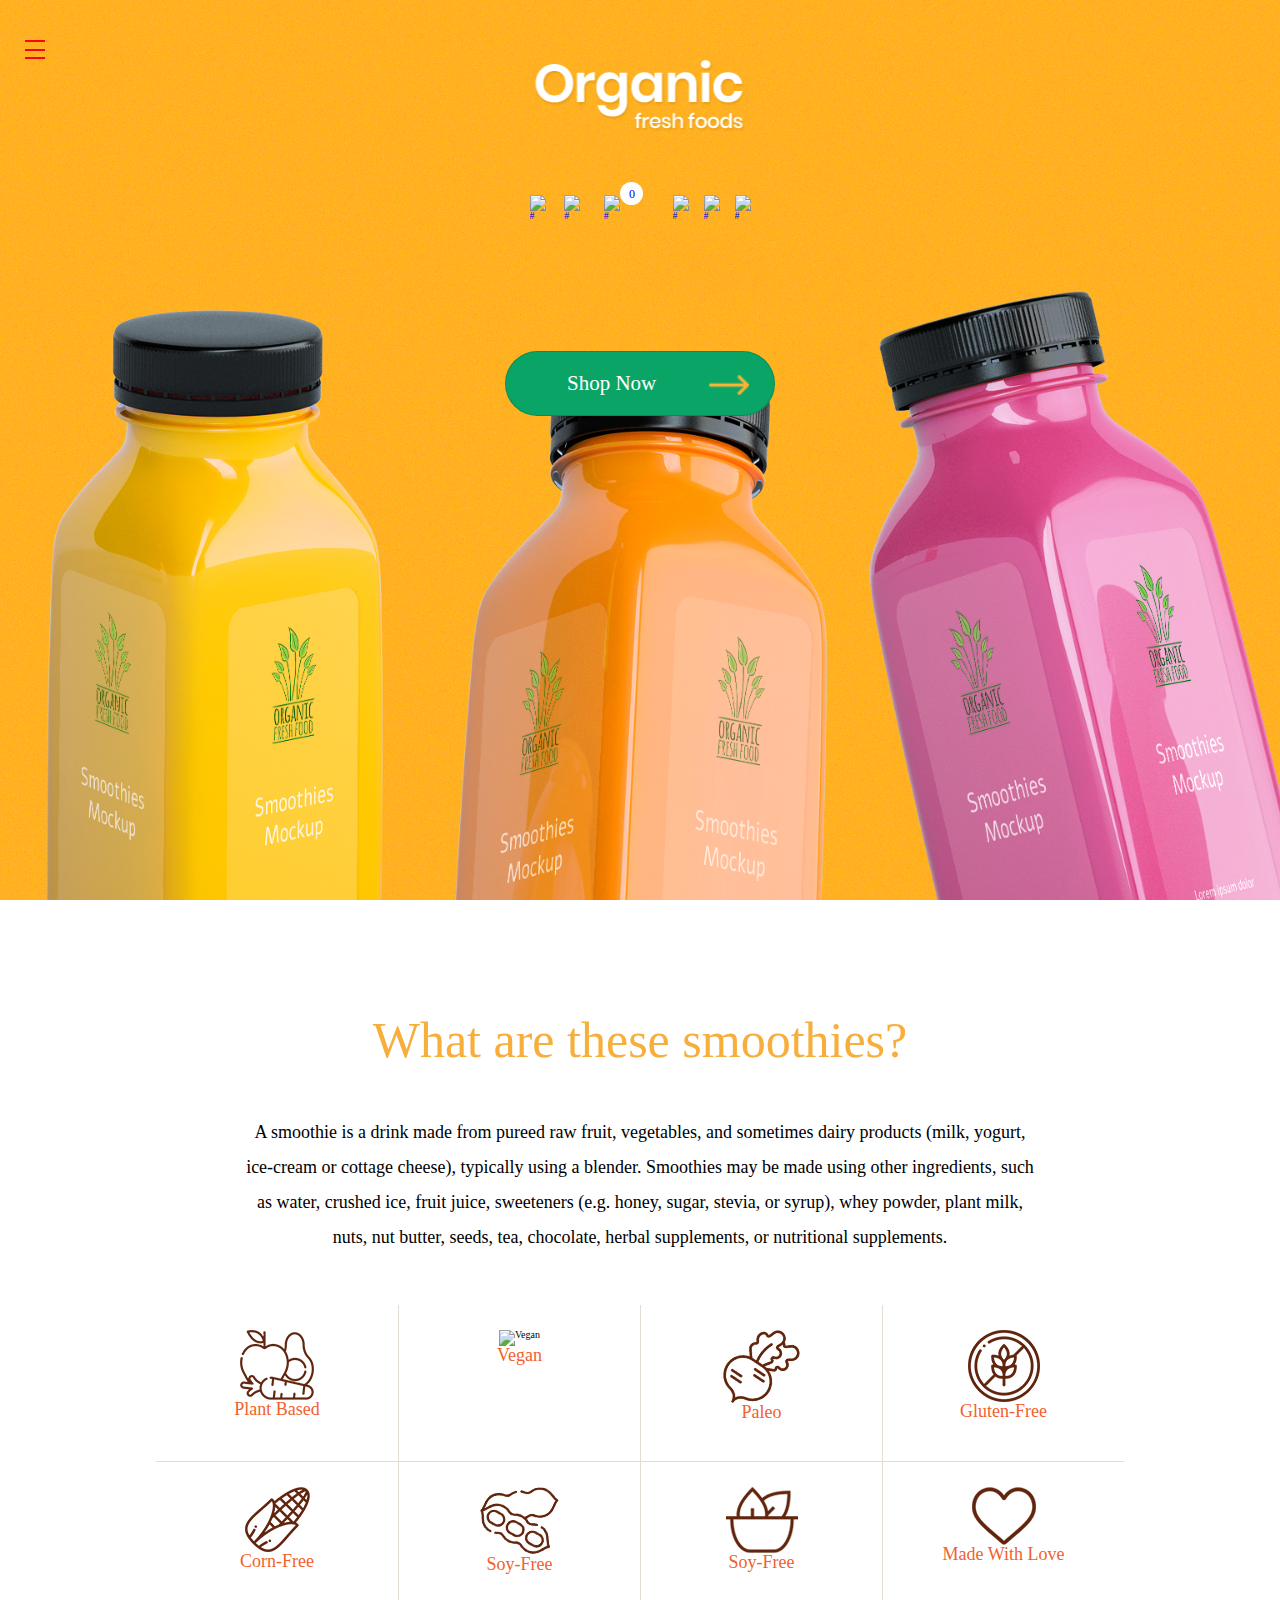
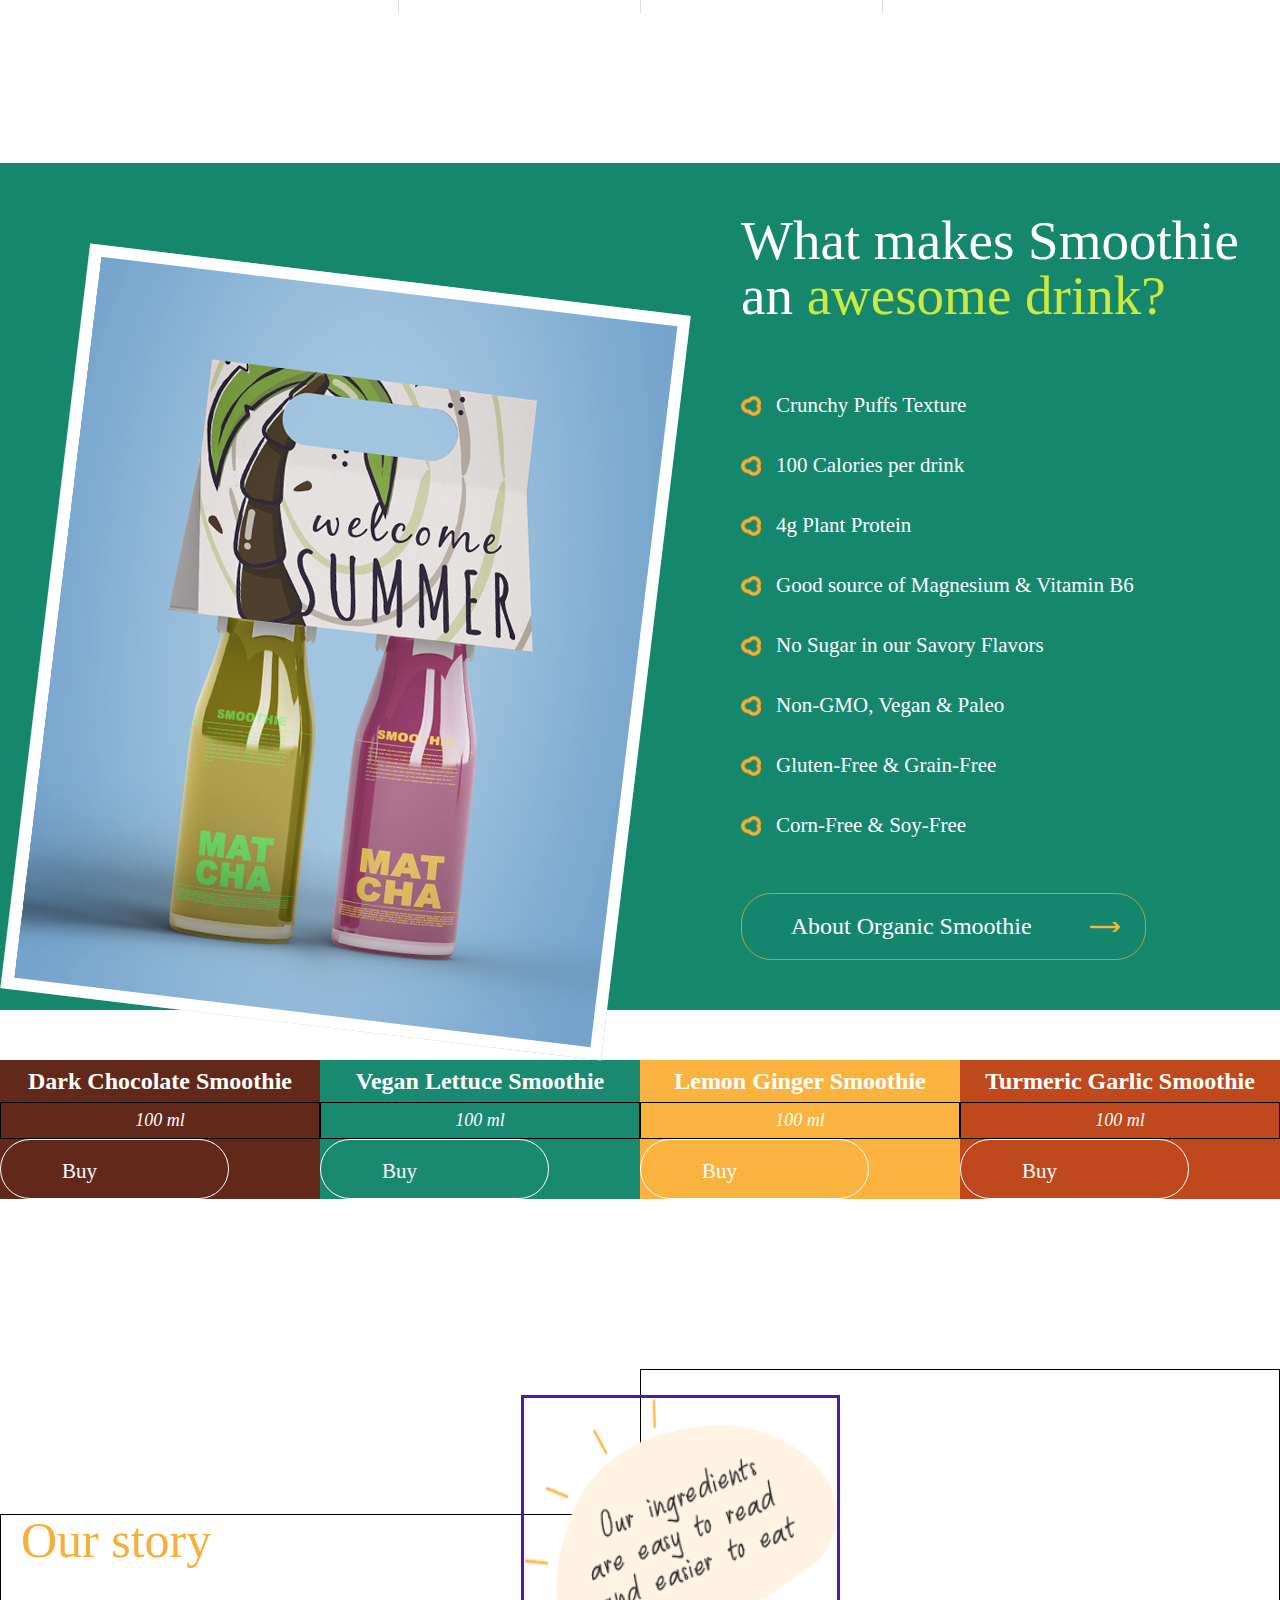
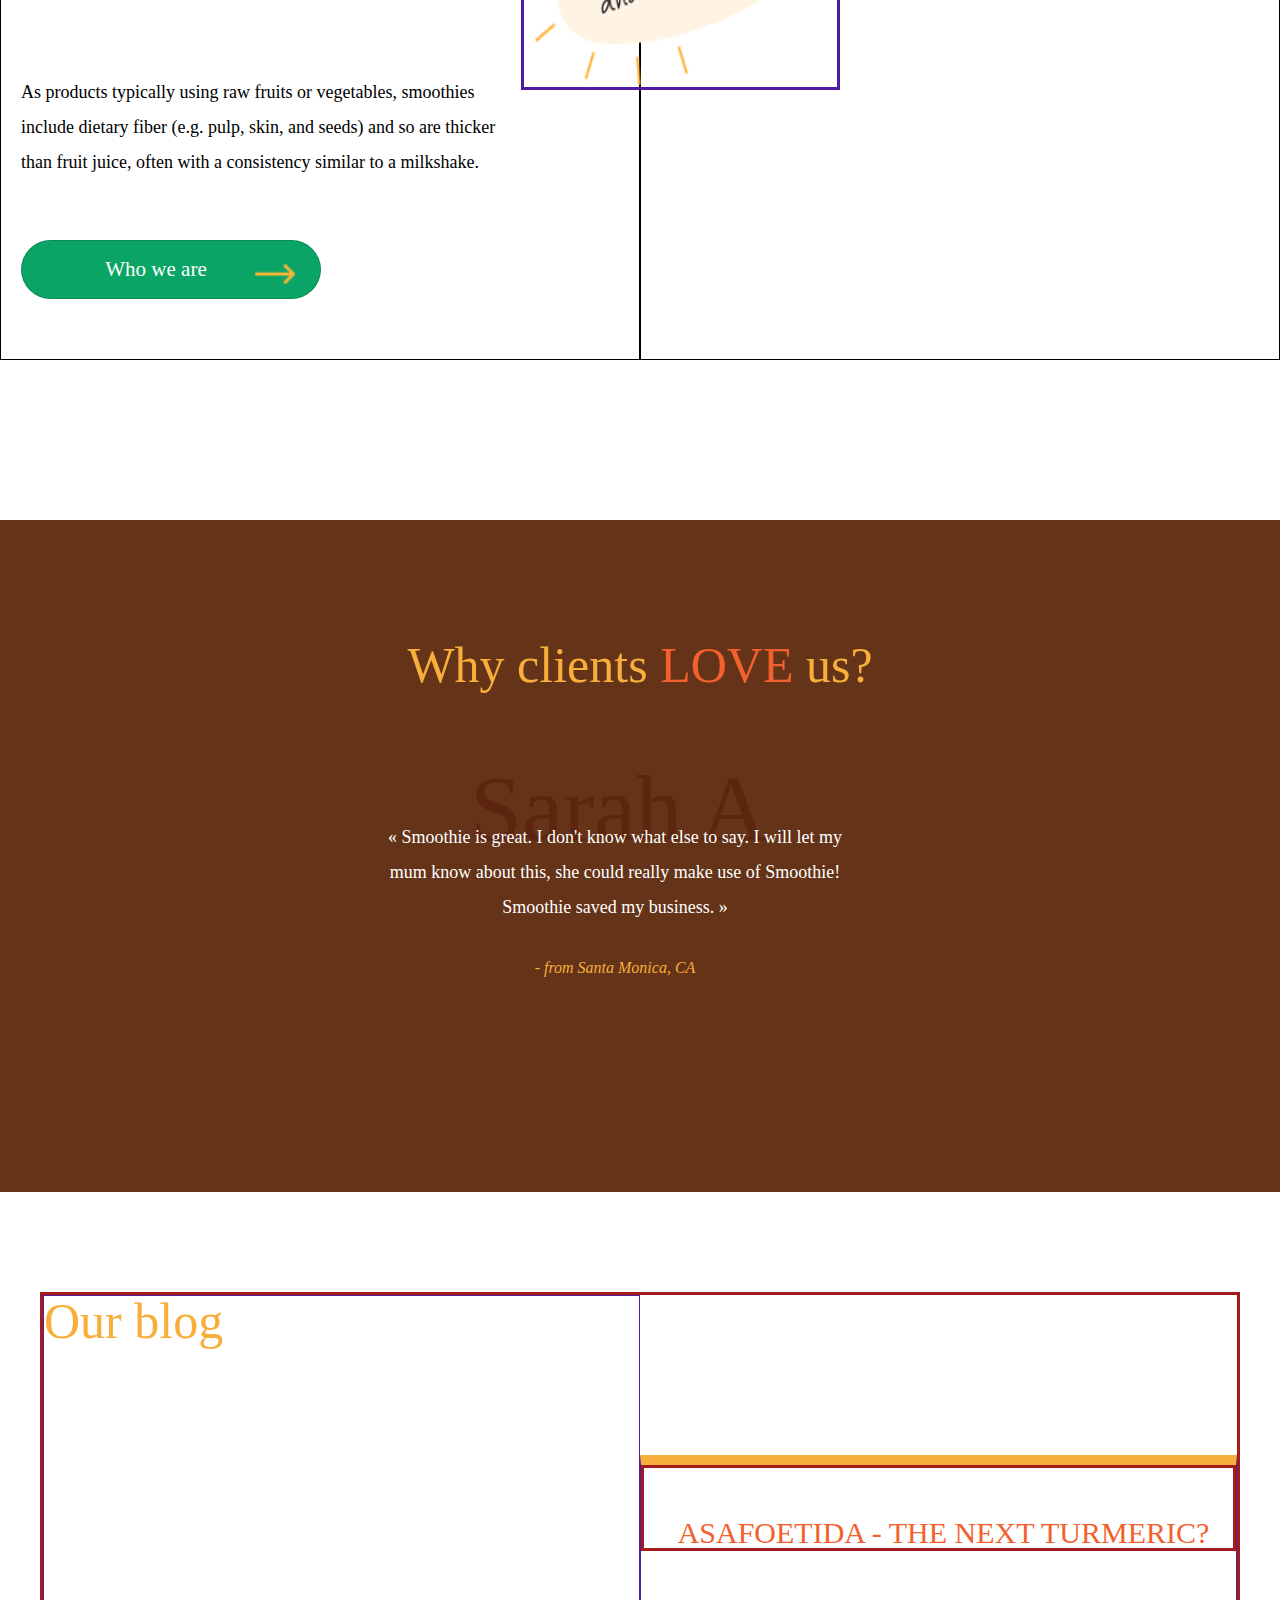
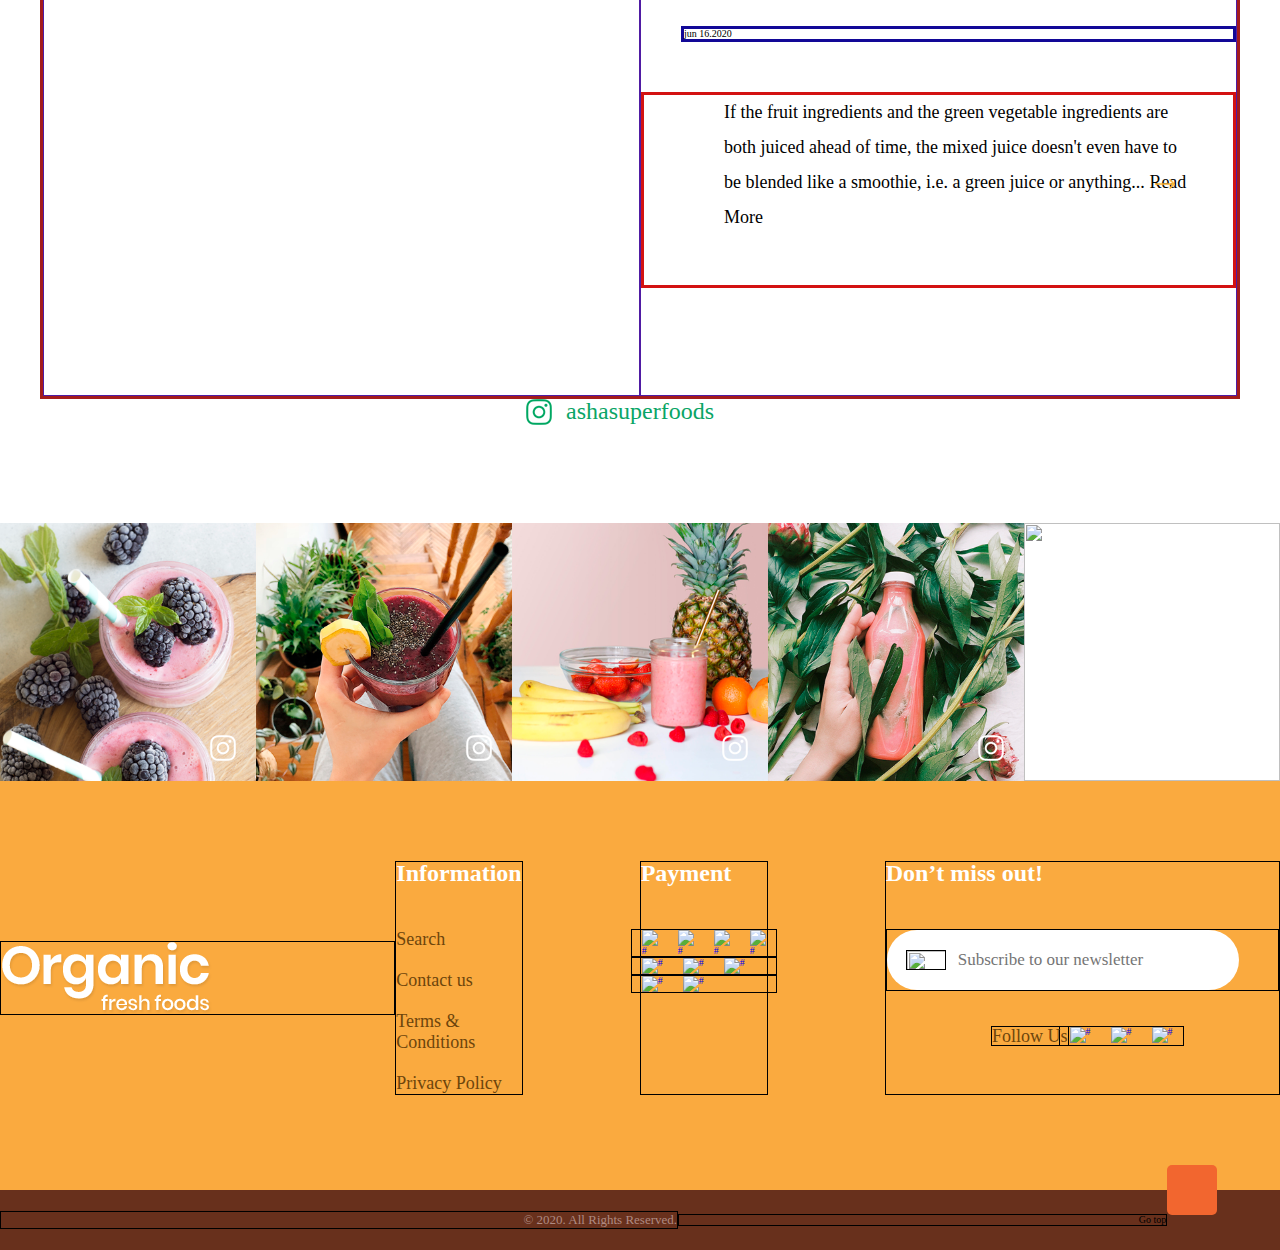
==== commit 93a390b7: "fix" ====
--- a/index.html
+++ b/index.html
@@ -10,18 +10,14 @@
 
 
 <body>
+	<button aria-label="menu" class="header__burger">
+		<span></span>
+	</button>
 	<div class="wrapper">
-		<!--*************************************-->
 		<!----------------Header------------------->
-
-		<!--*************************************-->
-
 		<header class="header" id="header">
 
 			<div class="conteiner">
-				<button aria-label="menu" class="header__burger">
-					<span></span>
-				</button>
 				<div class="header__row">
 
 					<div class="header__top">
@@ -36,7 +32,7 @@
 								<li class="nav__item"><a href="#Testimonials">Testimonials</a></li>
 							</ul>
 						</nav>
-						
+
 						<img class="header__logo logo" src="assets/images/header/Logo.png" alt="#">
 
 						<div class="icon__wrapper">
@@ -109,100 +105,62 @@
 	<main class="content">
 
 		<!----------------smoothies------------------->
-		<section class="smoothies" id="Home">
+		<section class="smoothies">
 			<div class="content-smoothies">
 
-				<div class="smoothies__desripction">
-					<h2 class="title wow animate__fadeInLeftBig  " data-wow-duration=" 2s">What are these
-						smoothies? </h2>
-					<p class=" text smoothie__text wow animate__fadeInRightBig " data-wow-delay=" 1s" data-wow-offset=" 150"
-						data-wow-duration="1.5s">
-						A smoothie is a drink made from pureed raw fruit, vegetables, and sometimes dairy products
-						(milk, yogurt, <br> ice-cream or cottage cheese), typically using a blender. Smoothies may be made
-						using
-						other
-						ingredients, such as water, crushed ice, fruit juice, sweeteners (e.g. honey, sugar, stevia, or
-						syrup), whey
-						powder, plant milk, nuts, nut butter, seeds, tea, chocolate, herbal supplements, or nutritional
-						supplements.
-					</p>
-				</div>
-
-				<div class="smoothies__row wow animate__fadeInUpBig" data-wow-delay=" 1s" data-wow-offset=" 150">
-
-					<div class="smoothies__column">
-						<div class="smoothies__wrapper">
-							<div class="smoothies__image">
-								<img src="assets/images/smoothies/Icon-1.png" alt="Plant Based">
-							</div>
-							<h3 class="smoothie__title">Plant Based</h3>
-						</div>
-					</div>
-
-					<div class="smoothies__column">
-						<div class="smoothies__wrapper">
-							<div class="smoothies__image">
-								<img src="assets/images/smoothies/Icon-2.png" alt="Vegan">
-							</div>
-							<h3 class="smoothie__title">Vegan</h3>
-						</div>
-					</div>
-
-					<div class="smoothies__column">
-						<div class="smoothies__wrapper">
-							<div class="smoothies__image">
-								<img src="assets/images/smoothies/Icon-3.png" alt="Paleo">
-							</div>
-							<h3 class="smoothie__title">Paleo </h3>
-						</div>
-					</div>
-
-					<div class="smoothies__column">
-						<div class="smoothies__wrapper">
-							<div class="smoothies__image">
-								<img src="assets/images/smoothies/Icon-4.png" alt="Gluten-Free">
-							</div>
-							<h3 class="smoothie__title">Gluten-Free</h3>
-						</div>
-					</div>
-
-					<div class="smoothies__column">
-						<div class="smoothies__wrapper">
-							<div class="smoothies__image">
-								<img src="assets/images/smoothies/Icon-5.png" alt="Corn-Free">
-							</div>
-							<h3 class="smoothie__title">Corn-Free</h3>
-						</div>
-					</div>
-
-					<div class="smoothies__column">
-						<div class="smoothies__wrapper">
-							<div class="smoothies__image">
-								<img src="assets/images/smoothies/Icon-6.png" alt="Soy-Free">
-							</div>
-							<h3 class="smoothie__title">Soy-Free</h3>
-						</div>
-					</div>
-
-					<div class="smoothies__column">
-						<div class="smoothies__wrapper">
-							<div class="smoothies__image">
-								<img src="assets/images/smoothies/Icon-7.png" alt="Soy-Free">
-							</div>
-							<h3 class="smoothie__title">Soy-Free</h3>
-						</div>
-					</div>
-
-					<div class="smoothies__column">
-						<div class="smoothies__wrapper">
-							<div class="smoothies__image">
-								<img src="assets/images/smoothies/Icon-8.png" alt="Made With Love">
-							</div>
-							<h3 class="smoothie__title">Made With Love</h3>
-						</div>
-					</div>
-
-
+				<h2 class="title    ">What are these
+					smoothies? </h2>
+				<p class="smoothie__text text">
+					A smoothie is a drink made from pureed raw fruit, vegetables, and sometimes dairy products
+					(milk, yogurt, ice-cream or cottage cheese), typically using a blender. Smoothies may be made
+					using other ingredients, such as water, crushed ice, fruit juice, sweeteners (e.g. honey, sugar, stevia,
+					or
+					syrup), whey
+					powder, plant milk, nuts, nut butter, seeds, tea, chocolate, herbal supplements, or nutritional
+					supplements.
+				</p>
+
+				<div class="smoothies__row">
+
+					<div class="smoothies__column">
+						<img src="assets/images/smoothies/Icon-1.png" alt="Plant Based">
+						<h3 class="smoothie__title">Plant Based</h3>
+					</div>
+
+					<div class="smoothies__column">
+						<img src="assets/images/smoothies/Icon-2.png" alt="Vegan">
+						<h3 class="smoothie__title">Vegan</h3>
+					</div>
+
+					<div class="smoothies__column">
+						<img src="assets/images/smoothies/Icon-3.png" alt="Paleo">
+						<h3 class="smoothie__title">Paleo </h3>
+					</div>
+
+					<div class="smoothies__column">
+						<img src="assets/images/smoothies/Icon-4.png" alt="Gluten-Free">
+						<h3 class="smoothie__title">Gluten-Free</h3>
+					</div>
+
+					<div class="smoothies__column">
+						<img src="assets/images/smoothies/Icon-5.png" alt="Corn-Free">
+						<h3 class="smoothie__title">Corn-Free</h3>
+					</div>
+
+					<div class="smoothies__column">
+						<img src="assets/images/smoothies/Icon-6.png" alt="Soy-Free">
+						<h3 class="smoothie__title">Soy-Free</h3>
+					</div>
+
+					<div class="smoothies__column">
+						<img src="assets/images/smoothies/Icon-7.png" alt="Soy-Free">
+						<h3 class="smoothie__title">Soy-Free</h3>
+					</div>
+
+					<div class="smoothies__column">
+						<img src="assets/images/smoothies/Icon-8.png" alt="Made With Love">
+						<h3 class="smoothie__title">Made With Love</h3>
+					</div>
 
 				</div>
 
@@ -211,59 +169,46 @@
 		<!----------------smoothies------------------->
 		<!----------------about------------------->
 		<section class="about" id="About">
-			<div class="about__conteiner">
-				<div class="about__row">
-
-					<div class="about__column">
-						<div class="about__image ">
-							<div class="about__image-wrapper">
-								<img class="your-element wow animate__zoomInDown " data-tilt data-wow-duration="1.5s"
-									data-wow-offset=" 300" src="assets/images/about/about.png" alt="#">
-							</div>
-						</div>
-					</div>
-
-
-					<div class="about__column  ">
-						<div class="about__description">
-
-							<h2 class="title--white about__title wow animate__fadeInDown" data-wow-duration="1.5s"
-								data-wow-offset=" 300">What makes Smoothie an <span> awesome drink? </span></h2>
-
-							<ul class="about__list">
-								<li class="about__item wow animate__fadeInRight" data-wow-offset=" 300">Crunchy Puffs Texture
-									</>
-								</li>
-								<li class="about__item wow  animate__fadeInLeft" data-wow-offset=" 300">100 Calories per
-									drink</>
-								</li>
-								<li class="about__item wow animate__fadeInRight" data-wow-offset=" 300">4g Plant Protein </>
-								</li>
-								<li class="about__item wow  animate__fadeInLeft" data-wow-offset=" 300">Good source of
-									Magnesium &
-									Vitamin B6
-								</li>
-								<li class="about__item wow animate__fadeInRight" data-wow-offset=" 300">No Sugar in our
-									Savory Flavors
-								</li>
-								<li class="about__item wow animate__fadeInLeft" data-wow-offset=" 300">Non-GMO, Vegan & Paleo
-									</>
-								</li>
-								<li class="about__item wow animate__fadeInRight" data-wow-offset=" 300">Gluten-Free &
-									Grain-Free</>
-								</li>
-								<li class="about__item wow animate__fadeInRight" data-wow-offset=" 300">Corn-Free & Soy-Free
-								</li>
-							</ul>
-
-							<button class="bth  about__bth wow animate__fadeInUpBig" data-wow-duration="1.5s" type="submit">
-								About Organic Smoothie</button>
-
-
-						</div>
-					</div>
-
-				</div>
+			<div class="about__row">
+
+				<div class="about__wrap-img">
+					<img class="about__image " src="assets/images/about/about.png" alt="#">
+				</div>
+
+				<div class="about__description  ">
+					<h2 class="about__title title--white">What makes Smoothie an <span> awesome drink? </span></h2>
+
+					<ul class="about__list">
+						<li class="about__item ">Crunchy Puffs Texture
+						</li>
+						<li class="about__item ">100 Calories per
+							drink
+						</li>
+						<li class="about__item ">4g Plant Protein
+						</li>
+						<li class="about__item">Good source of
+							Magnesium &
+							Vitamin B6
+						</li>
+						<li class="about__item ">No Sugar in our
+							Savory Flavors
+						</li>
+						<li class="about__item ">Non-GMO, Vegan & Paleo
+						</li>
+						<li class="about__item ">Gluten-Free &
+							Grain-Free
+						</li>
+						<li class="about__item ">Corn-Free & Soy-Free
+						</li>
+					</ul>
+
+					<button class="bth  about__bth " type="submit">
+						About Organic Smoothie</button>
+
+
+				</div>
+			</div>
+
 			</div>
 		</section>
 
@@ -273,88 +218,54 @@
 			<div class="products__row">
 
 				<div class="products__column">
-					<div class="products__wrapper">
-
-						<div class="products__image wow animate__fadeInDown" data-wow-duration=" 1s" data-wow-offset=" 150">
-							<img src="assets/images/products/Img-1.png" alt="">
-						</div>
-
-						<h3 class="title-h3 wow animate__fadeInLeftBig" data-wow-duration=" 1s" data-wow-offset=" 150">Dark
-							Chocolate
-							Smoothie</h3>
-						<p class="text products__text wow animate__fadeInRightBig" data-wow-duration=" 1s"
-							data-wow-offset=" 150">
-							100
-							ml</p>
-
-						<button class="bth  products__bth wow animate__fadeInUp" data-wow-duration=" 1s"
-							data-wow-offset=" 150" type="submit">Buy</button>
-
-					</div>
+
+					<img class="products__image " src="assets/images/products/Img-1.png" alt="">
+
+					<h3 class="products__caption">Dark
+						Chocolate
+						Smoothie</h3>
+					<p class="text products__text ">
+						100
+						ml</p>
+
+					<button class="bth  products__bth  " type="submit">Buy</button>
+
 				</div>
 
 				<div class="products__column products__column--green">
-					<div class="products__wrapper">
-
-						<div class="products__image wow animate__fadeInDown" data-wow-duration=" 1s" data-wow-offset=" 150">
-							<img src="assets/images/products/Img-2.png" alt="">
-						</div>
-
-						<h3 class="title-h3 wow animate__fadeInLeftBig" data-wow-duration=" 1s" data-wow-offset=" 150">
-							Vegan Lettuce
-							Smoothie</h3>
-						<p class="text products__text wow animate__fadeInRightBig" data-wow-duration=" 1s"
-							data-wow-offset=" 150">
-							100 ml</p>
-
-						<button class="bth  products__bth wow animate__fadeInUp" data-wow-duration=" 1s"
-							data-wow-offset=" 150" type="submit">Buy</button>
-
-
-					</div>
+
+					<img class="products__image  " src="assets/images/products/Img-2.png" alt="">
+
+					<h3 class="products__caption ">
+						Vegan Lettuce
+						Smoothie</h3>
+					<p class="text products__text ">
+						100 ml</p>
+
+					<button class="bth  products__bth  " type="submit">Buy</button>
+
+
 				</div>
 
 				<div class="products__column products__column--yellow">
-					<div class="products__wrapper">
-
-						<div class="products__image wow animate__fadeInDown" data-wow-duration=" 1s" data-wow-offset=" 150">
-							<img src="assets/images/products/Img-3.png" alt="">
-						</div>
-
-						<h3 class="title-h3 wow animate__fadeInLeftBig" data-wow-duration=" 1s" data-wow-offset=" 150">
-							Lemon Ginger
-							Smoothie</h3>
-						<p class="text products__text wow animate__fadeInRightBig" data-wow-duration=" 1s"
-							data-wow-offset=" 150">
-							100 ml</p>
-
-						<button class="bth  products__bth wow animate__fadeInUp" data-wow-duration=" 1s"
-							data-wow-offset=" 150" type="submit">Buy</button>
-
-
-					</div>
+					<img class="products__image" src="assets/images/products/Img-3.png" alt="">
+					<h3 class="products__caption  ">
+						Lemon Ginger
+						Smoothie</h3>
+					<p class="text products__text ">
+						100 ml</p>
+					<button class="bth  products__bth  " type="submit">Buy</button>
 				</div>
 
 				<div class="products__column products__column--orang">
-					<div class="products__wrapper">
-
-						<div class="products__image wow animate__fadeInDown" data-wow-duration=" 1s" data-wow-offset=" 150">
-							<img src="assets/images/products/Img-4.png" alt="">
-						</div>
-
-						<h3 class="title-h3 wow animate__fadeInLeftBig" data-wow-duration=" 1s" data-wow-offset=" 150">
-							Turmeric
-							Garlic
-							Smoothie</h3>
-						<p class="text products__text wow animate__fadeInRightBig" data-wow-duration=" 1s"
-							data-wow-offset=" 150">
-							100 ml</p>
-
-						<button class="bth  products__bth wow animate__fadeInUp" data-wow-duration=" 1s"
-							data-wow-offset=" 150" type="submit">Buy</button>
-
-
-					</div>
+					<img class="products__image" src="assets/images/products/Img-4.png" alt="">
+					<h3 class="products__caption  ">
+						Turmeric
+						Garlic
+						Smoothie</h3>
+					<p class="text products__text ">
+						100 ml</p>
+					<button class="bth  products__bth  " type="submit">Buy</button>
 				</div>
 
 			</div>
@@ -369,29 +280,25 @@
 					<div class="story__column">
 						<div class="story__wrapper">
 
-							<h2 class="title title--left wow animate__fadeInDown" data-wow-duration=" 1s"
-								data-wow-offset=" 150">Our
+							<h2 class="title title--left  ">Our
 								story</h2>
-							<p class="text  text--left story__text wow animate__fadeInLeft" data-wow-duration=" 1s"
-								data-wow-offset=" 150">
+							<p class="text  text--left story__text  animate__fadeInLeft">
 								As products typically using raw fruits or vegetables,
 								smoothies include dietary fiber (e.g. pulp, skin, and
 								seeds) and so are thicker than fruit juice, often with a
 								consistency similar to a milkshake.
 							</p>
 
-							<button class="bth storu__bth wow animate__fadeInUp" data-wow-duration=" 1s" data-wow-offset=" 150"
-								type="submit">Who we are</button>
+							<button class="bth storu__bth  " type="submit">Who we are</button>
 
 						</div>
 					</div>
 
 					<div class="story__column">
-						<div class="story__image ibg wow animate__fadeInRight" data-wow-duration=" 1s" data-wow-offset=" 150">
+						<div class="story__image ibg  animate__fadeInRight">
 							<img src="assets/images/story/img.png" alt="story">
 						</div>
-						<img class="story__image--stamp wow animate__fadeInDown" data-wow-delay=" 1s" data-wow-offset=" 150"
-							src="assets/images/story/Stamp.png" alt="">
+						<img class="story__image--stamp  " data--delay=" 1s" src="assets/images/story/Stamp.png" alt="">
 
 					</div>
 
@@ -404,7 +311,7 @@
 		<section class="testimonials" id="Testimonials">
 			<div class="testimonials__wrapper">
 
-				<h2 class="title wow animate__fadeInDownBig" data-wow-duration=" 1s" data-wow-offset=" 150">Why clients
+				<h2 class="title  Big">Why clients
 					<span class="title--color "> LOVE</span> us?
 				</h2>
 
@@ -412,15 +319,13 @@
 
 					<div class="testimonials__column">
 
-						<q class="text testimonials__text wow animate__fadeInLeftBig" data-wow-duration=" 1s"
-							data-wow-offset=" 150">
+						<q class="text testimonials__text  ">
 							Smoothie is great. I don't know what else to say. I will let my mum know about this, she could
 							really make use of Smoothie! Smoothie saved my business.
 						</q>
 
 						<div class="testimonials__sub-text">
-							<cite class="testimonials-name__user wow animate__fadeInUpBig" data-wow-duration=" 1s"
-								data-wow-offset=" 150">- from Santa Monica, CA</cite>
+							<cite class="testimonials-name__user  Big">- from Santa Monica, CA</cite>
 						</div>
 
 					</div>
@@ -429,8 +334,7 @@
 					<div class="testimonials__column">
 
 						<div class="testimonials-avatar ">
-							<img class="wow animate__fadeInRightBig" data-wow-duration=" 1s" data-wow-offset=" 150"
-								src="assets/images/testimonials/avatar.png" alt="">
+							<img class="" src="assets/images/testimonials/avatar.png" alt="">
 						</div>
 
 					</div>
@@ -463,10 +367,10 @@
 
 						<div class="blog__column">
 
-							<h2 class="title title--left wow animate__fadeInDown " data-wow-offset=" 150">Our
+							<h2 class="title title--left   ">Our
 								blog</h2>
 							<div class="blog__image-wrapper">
-								<div class="blog__image ibg wow animate__fadeInUp " data-wow-offset=" 350">
+								<div class="blog__image ibg   " data--offset=" 350">
 									<img src="assets/images/blog/Img.png" alt="">
 								</div>
 							</div>
@@ -476,13 +380,10 @@
 						<div class="blog__column">
 							<div class="blog__wrapper">
 
-								<h3 class="title blog__title wow animate__fadeInLeftBig " data-wow-duration="1.5s"
-									data-wow-offset=" 150">
+								<h3 class="title blog__title   " data--duration="1.5s">
 									ASAFOETIDA - THE NEXT TURMERIC?</h3>
-								<time class="blog__time wow animate__fadeInRightBig " data-wow-duration="1.5s"
-									data-wow-offset=" 150">jun 16.2020</time>
-								<p class="text blog__text wow animate__fadeInLeftBig " data-wow-duration="1.5s"
-									data-wow-offset=" 150">
+								<time class="blog__time  " data--duration="1.5s">jun 16.2020</time>
+								<p class="text blog__text   " data--duration="1.5s">
 									If the fruit ingredients and the green vegetable ingredients are both juiced ahead of
 									time, the mixed juice doesn't even have to be blended like a smoothie, i.e. a green juice
 									or
@@ -503,23 +404,23 @@
 		<!----------------instagram------------------->
 		<section class="instagram instagram__row">
 
-			<div class="instagram__image  wow animate__fadeInDownBig " data-wow-offset=" 150">
+			<div class="instagram__image   Big ">
 				<img src="assets/images/istagram/Img.png" alt="">
 			</div>
 
-			<div class=" instagram__image  wow animate__fadeInDownBig " data-wow-delay=" 200ms" data-wow-offset=" 150">
+			<div class=" instagram__image   Big " data--delay=" 200ms">
 				<img src="../assets/images/istagram/Img1.png" alt="">
 			</div>
 
-			<div class=" instagram__image wow animate__fadeInDownBig " data-wow-delay=" 400ms" data-wow-offset=" 150">
+			<div class=" instagram__image  Big " data--delay=" 400ms">
 				<img src="../assets/images/istagram/Img2.png" alt="">
 			</div>
 
-			<div class="instagram__image wow animate__fadeInDownBig " data-wow-delay="600ms" data-wow-offset=" 150">
+			<div class="instagram__image  Big " data--delay="600ms">
 				<img src="../assets/images/istagram/Img3.png" alt="">
 			</div>
 
-			<div class="instagram__image wow animate__fadeInDownBig " data-wow-delay="800ms" data-wow-offset=" 150">
+			<div class="instagram__image  Big " data--delay="800ms">
 				<img src="../assets/images/istagram/Img4.png" alt="">
 			</div>
 
@@ -536,49 +437,45 @@
 				<!----colum-------------------------------------------------->
 				<div class="footer__column">
 					<div class="footer__image">
-						<img class="wow animate__fadeInUp " data-wow-offset=" 150" data-wow-duration="1.5s"
-							src="assets/images/header/Logo.png" alt="#">
+						<img class="  " data--duration="1.5s" src="assets/images/header/Logo.png" alt="#">
 					</div>
 				</div>
 				<!----colum-------------------------------------------------->
-				<div class="footer__column wow animate__fadeInUp " data-wow-offset=" 150" data-wow-duration="1.5s">
-
-					<h3 class="title-h3 footer__title">Information</h3>
+				<div class="footer__column   " data--duration="1.5s">
+
+					<h3 class="products__caption footer__title">Information</h3>
 
 					<ul class="footer__list">
-						<li class="footer__item wow animate__fadeInLeftBig " data-wow-delay="150ms" data-wow-offset=" 150"
-							data-wow-duration="1.5s">
+						<li class="footer__item   " data--delay="150ms" data--duration="1.5s">
 							<a href="#">Search</a>
 						</li>
 					</ul>
 
 					<ul class="footer__list">
-						<li class="footer__item wow animate__fadeInRightBig " data-wow-offset=" 150" data-wow-duration="1.6s">
+						<li class="footer__item  " data--duration="1.6s">
 							<a href="#"> Contact us</a>
 						</li>
 					</ul>
 
 					<ul class="footer__list">
-						<li class="footer__item wow animate__fadeInLeftBig " data-wow-offset=" 150" data-wow-duration="1.7s">
+						<li class="footer__item   " data--duration="1.7s">
 							<a href="#">Terms & Conditions</a>
 						</li>
 					</ul>
 
 					<ul class="footer__list">
-						<li class="footer__item wow animate__fadeInRightBig " data-wow-offset=" 150" data-wow-duration="1.8s">
+						<li class="footer__item  " data--duration="1.8s">
 							<a href="#">Privacy Policy</a>
 						</li>
 					</ul>
 
 				</div>
 				<!----colum-------------------------------------------------->
-				<div class="footer__column wow animate__fadeInUp " data-wow-delay="600ms" data-wow-offset=" 150"
-					data-wow-duration="1.5s">
-
-					<h3 class="title-h3 footer__title">Payment</h3>
+				<div class="footer__column   " data--delay="600ms" data--duration="1.5s">
+
+					<h3 class="products__caption footer__title">Payment</h3>
 					<!---sub-colum-------------------------------------------------->
-					<ul class="footer-icon__list wow animate__fadeInLeftBig " data-wow-delay="600ms" data-wow-offset=" 150"
-						data-wow-duration="1.5s">
+					<ul class="footer-icon__list   " data--delay="600ms" data--duration="1.5s">
 
 						<li class="footer-icon__item ">
 							<a class="footer-icon__link" href="#">
@@ -606,8 +503,7 @@
 
 					</ul>
 					<!--- sub-colum-------------------------------------------------->
-					<ul class="footer-icon__list wow animate__fadeInRightBig " data-wow-delay="800ms" data-wow-offset=" 150"
-						data-wow-duration="1.5s">
+					<ul class="footer-icon__list  " data--delay="800ms" data--duration="1.5s">
 
 						<li class="footer-icon__item">
 							<a class="footer-icon__link" href="#">
@@ -629,8 +525,7 @@
 
 					</ul>
 					<!--- sub-colum-------------------------------------------------->
-					<ul class="footer-icon__list wow animate__fadeInLeftBig " data-wow-delay="1000ms" data-wow-offset=" 150"
-						data-wow-duration="1.5s">
+					<ul class="footer-icon__list   " data--delay="1000ms" data--duration="1.5s">
 
 						<li class="footer-icon__item">
 							<a class="footer-icon__link" href="#">
@@ -648,26 +543,24 @@
 					<!----------------------------------------------------->
 				</div>
 				<!----colum-------------------------------------------------->
-				<div class="footer__column wow animate__fadeInUp " data-wow-delay="1200ms" data-wow-offset=" 150"
-					data-wow-duration="1.5s">
-					<h3 class="title-h3 footer__title">Don’t miss out!</h3>
+				<div class="footer__column   " data--delay="1200ms" data--duration="1.5s">
+					<h3 class="products__caption footer__title">Don’t miss out!</h3>
 
 					<div class="input">
 
-						<input class="input__search wow animate__fadeInDown " data-wow-delay="1000ms" data-wow-offset=" 150"
-							data-wow-duration="1.5s" type="search" name="search" placeholder="Subscribe to our newsletter">
+						<input class="input__search   " data--delay="1000ms" data--duration="1.5s" type="search" name="search"
+							placeholder="Subscribe to our newsletter">
 						<img class="input__image" src="../assets/images/footer/Icon.png" alt="">
 
 					</div>
 
 					<div class="footer__row footer__row--df">
 
-						<h3 class="footer__text wow animate__fadeInLeftBig " data-wow-delay="1200ms" data-wow-duration="1.5s">
+						<h3 class="footer__text   " data--delay="1200ms" data--duration="1.5s">
 							<span> Follow Us</span>
 						</h3>
 						<!--- sub-colum-------------------------------------------->
-						<ul class="footer-icon__list wow animate__fadeInRightBig " data-wow-delay="1200ms"
-							data-wow-duration="1.5s">
+						<ul class="footer-icon__list  " data--delay="1200ms" data--duration="1.5s">
 
 							<li class="footer-icon__item ">
 								<a class="footer-icon__link" href="#">
@@ -704,12 +597,12 @@
 		<div class="footer__bottom--bg">
 			<div class="conteiner">
 				<div class="footer__bottom">
-					<address class="author-rights wow animate__fadeInLeftBig " data-wow-duration="1.5s">
+					<address class="author-rights   " data--duration="1.5s">
 						© 2020.
 						All Rights Reserved.
 					</address>
 
-					<p class="footer__bottom-text wow animate__fadeInRightBig " data-wow-duration="1.5s">Go top
+					<p class="footer__bottom-text  " data--duration="1.5s">Go top
 					</p>
 					<div class="footer__bottom-image">
 						<a class="footer__bottom-image-img" href="#header"></a></a>
--- a/css/index.css
+++ b/css/index.css
@@ -1,5 +1,3 @@
-@charset UTF-8;
-
 @font-face {
 font-family:Poppins-SemiBold;
 src:local(☺),url(../assets/fonts/Poppins-SemiBold.woff) format(woff),url(../assets/fonts/Poppins-SemiBold.ttf) format(truetype),url(../assets/fonts/Poppins-SemiBold.svg) format(svg);
@@ -137,7 +135,7 @@
 	justify-content: center;
 }
 
-.about__image,.blog__wrapper,.products__wrapper,.smoothies__wrapper,.story__wrapper {
+.blog__wrapper,.story__wrapper {
 display:flex;
 -webkit-box-orient:vertical;
 -webkit-box-direction:normal;
@@ -166,6 +164,13 @@
 align-items:center;
 }
 
+@media screen and (max-width:1300px){
+	.header__top{
+		margin-top: 100px;
+		flex-direction:column;
+	}
+}
+
 .nav__list {
 display:flex;
 }
@@ -173,6 +178,13 @@
 .nav__item:not(:last-of-type) {
 	margin-right: 35px;
 }
+
+@media screen and (max-width:1300px){
+	.nav__item:not(:last-of-type) {
+		margin-right: 0px;
+	}
+}
+
 
 .nav__item:before {
 content:"";
@@ -213,6 +225,12 @@
 margin-right: 125px;
 }
 
+@media screen and (max-width:1300px) {
+	.icon__column:first-child {
+		margin-right: 50px;
+	}
+}
+
 .icon__column:first-child .icon__list:first-child {
 	margin-right: 15px;
 }
@@ -252,6 +270,10 @@
 -webkit-transition:0 1s ease;
 -o-transition:transform 1s ease;
 transition:transform 1s ease,-webkit-transform 1s ease;
+}
+
+.icon__list:not(:last-of-type){
+	margin-right: 15px;
 }
 
 .icon__list:hover {
@@ -298,6 +320,15 @@
 transform:translate(50px);
 }
 
+@media screen and (max-width:1300px) {
+	.bth:hover {
+		-webkit-transform:translate(0);
+		-ms-transform:translate(0);
+		transform:translate(0);
+	}
+}
+
+
 .header__bth {
 	align-self: center;
 	margin-top:105px;
@@ -321,14 +352,67 @@
 position:absolute;
 right:15px;
 }
-
 .header__background {
-width:100%;
-height:100vh;
+	width:100%;
+	height:100vh;
+}
+
+.header__burger{
+	width: 20px;
+	height: 20px;
+	display: none;
+	position: fixed;
+	top: 40px;
+	left: 25px;
+	z-index: 9999;
+	background-color: transparent;
+}
+
+@media screen  and (max-width:1300px){
+	.header__burger{
+		display: block;
+	}
+}
+.header__burger span{
+	width: 100%;
+	height: 2px;
+
+	position:absolute;
+	top:0;
+	left:0;
+
+	background-color: rgb(250, 4, 4);
+}
+
+.header__burger:before{
+	content: "";
+	width: 100%;
+	height: 2px;
+
+	position:absolute;
+	top:50%;
+	left:0;
+	transform: translateY(-50%);
+
+	background-color: rgb(250, 4, 4);
+}
+
+
+.header__burger:after{
+	content: "";
+	width: 100%;
+	height: 2px;
+
+	position:absolute;
+	bottom:0;
+	left:0;
+	transform: translateY(-50%);
+
+	background-color: rgb(250, 4, 4);
 }
 
 .header__burger.active span {
-position:absolute;
+	position:absolute;
 bottom:50%;
 left:0;
 -webkit-transform:rotate(45deg);
@@ -360,6 +444,7 @@
 position:fixed;
 top:0;
 left:0;
+z-index: 100;
 background-color:rgba(0,0,0,0.616);
 -webkit-transform:translate(-120%);
 -ms-transform:translate(-120%);
@@ -446,7 +531,7 @@
 }
 
 .smoothies {
-margin:115px 0 150px;
+	padding: 115px 0 150px;
 }
 
 .content-smoothies {
@@ -455,6 +540,7 @@
 }
 
 .title {
+	margin-bottom: 50px;
 text-align:center;
 font-size:50px;
 color:#f7ae3b;
@@ -466,8 +552,9 @@
 }
 
 .smoothie__text {
-margin:60px 0 65px;
-padding:0 90px;
+	max-width: 830px;
+	margin: 0 auto 50px auto;
+	padding: 0 15px;
 }
 
 .smoothies__row {
@@ -478,6 +565,7 @@
 }
 
 .smoothies__column {
+	padding: 25px 0 40px 0;
 -webkit-box-flex:1;
 -ms-flex:1 0 25%;
 flex:1 0 25%;
@@ -486,6 +574,13 @@
 border-left:1px solid #ddd6cad5;
 }
 
+
+@media screen and (max-width:768px) {
+	.smoothies__column{
+		flex:1 0 50%;
+	}
+}
+
 .smoothies__column:first-child {
 border-bottom:1px solid #ddd6cad5;
 border-left:0 solid #ddd6cad5;
@@ -502,53 +597,33 @@
 }
 
 .smoothie__title {
-color:#f2612d;
-font-size:18px;
-margin-bottom:40px;
-}
-
-.smoothies__image {
--webkit-box-flex:1;
--ms-flex:1 1 auto;
-flex:1 1 auto;
-border:1px solid #000;
-margin:27px 0;
+	color:#f2612d;
+	font-size:18px;
 }
 
 .about {
-background-color:#15876c;
-}
-
-.about__conteiner {
-max-width:1920px;
-border:1px solid #000;
-margin:0 auto;
+	padding: 50px 0;
+	background-color:#15876c;
 }
 
 .about__row {
-display:flex;
-border:1px solid #000;
-}
-
-.about__column:first-child {
-position:relative;
-top:75px;
-left:0;
-border:1px solid #000;
-margin:0 7.2916666667%;
-}
-
-.about__image {
--webkit-box-pack:end;
--ms-flex-pack:end;
-justify-content:flex-end;
-height:100%;
+	display:flex;
+	justify-content: center;
+}
+
+
+
+.about__wrap-img{
+	height: 200px;
+}
+
+.about__image{
+	position: relative;
+	top: 30px;
 }
 
 .about__description {
-height:100%;
-border:1px solid #000;
-margin:100px 0 60px;
+	margin-left: 50px;
 }
 
 .title--white {
@@ -556,22 +631,26 @@
 }
 
 .about__title {
-font-size:55px;
+	max-width: 550px;
+	font-size:55px;
+	margin-bottom: 70px;
 }
 
 .about__title span {
-color:#cae941;
+	color:#cae941;
 }
 
 .about__list {
-margin:70px 0 55px;
+	margin-bottom: 55px;
 }
 
 .about__item {
 color:#fff;
 font:21px/25px Muli-Regular;
-margin-top:30px;
 padding-left:35px;
+}
+.about__item:not(:last-of-type){
+	margin-bottom: 35px;
 }
 
 .about__item:before {
@@ -586,12 +665,10 @@
 }
 
 .about__bth {
-text-indent:-6rem;
-font-size:2.4rem;
-background-color:#15866e;
-border-radius:3rem;
-border:1px solid #afa344;
-padding:1.4rem 8.265rem;
+	font-size:2.4rem;
+	background-color:#15866e;
+	border-radius:3rem;
+	border:1px solid #afa344;
 }
 
 .about__bth:after {
@@ -606,25 +683,43 @@
 transform:translateY(-50%);
 background:url(../assets/images/header/Arrow.png) center/cover no-repeat;
 }
-
-.products__conteiner {
-max-width:1920px;
-margin:0 auto;
+@media screen and (max-width:1150px) {
+	.about__row{
+		align-items: center;
+		flex-direction: column-reverse;
+		padding: 0 15px;
+	}
+	.about__wrap-img{
+		display: none;
+	}
+	.about__title {
+		text-align: center;	
+	}
+	.about__description {
+		margin-left: 0px;
+  }
+  .about__row {
+	align-items: center;
+}
+}
+.products{
+	padding: 50px 0;
 }
 
 .products__row {
 display:flex;
--ms-flex-wrap:wrap;
-flex-wrap:wrap;
-border:1px solid #000;
 }
 
 .products__column {
+	
 -webkit-box-flex:1;
 -ms-flex:1 0 25%;
 flex:1 0 25%;
-background-color:#62291a;
-}
+	justify-content: center;
+	background-color:#62291a;
+}
+
+
 
 .products__column--green {
 background-color:#198a6f;
@@ -644,8 +739,7 @@
 }
 
 .products__image {
-text-align:center;
-margin:130px 0 40px;
+	text-align:center;
 }
 
 .products__column:hover .products__image img {
@@ -658,7 +752,7 @@
 }
 
 
-.title-h3 {
+.products__caption {
 color:#fff;
 font:bold 24px/22px Muli-Regular;
 text-align:center;
@@ -684,7 +778,6 @@
 text-indent:-70px;
 border:1px solid #fff;
 background-color:#ffffff00;
-margin:60px 0 80px;
 }
 
 .products__bth:after {
@@ -1154,10 +1247,6 @@
 height:100%;
 }
 
-.about__image img,.story__image img {
-width:100%;
-height:100%;
-}
 
 .story__row,.footer__row {
 display:flex;
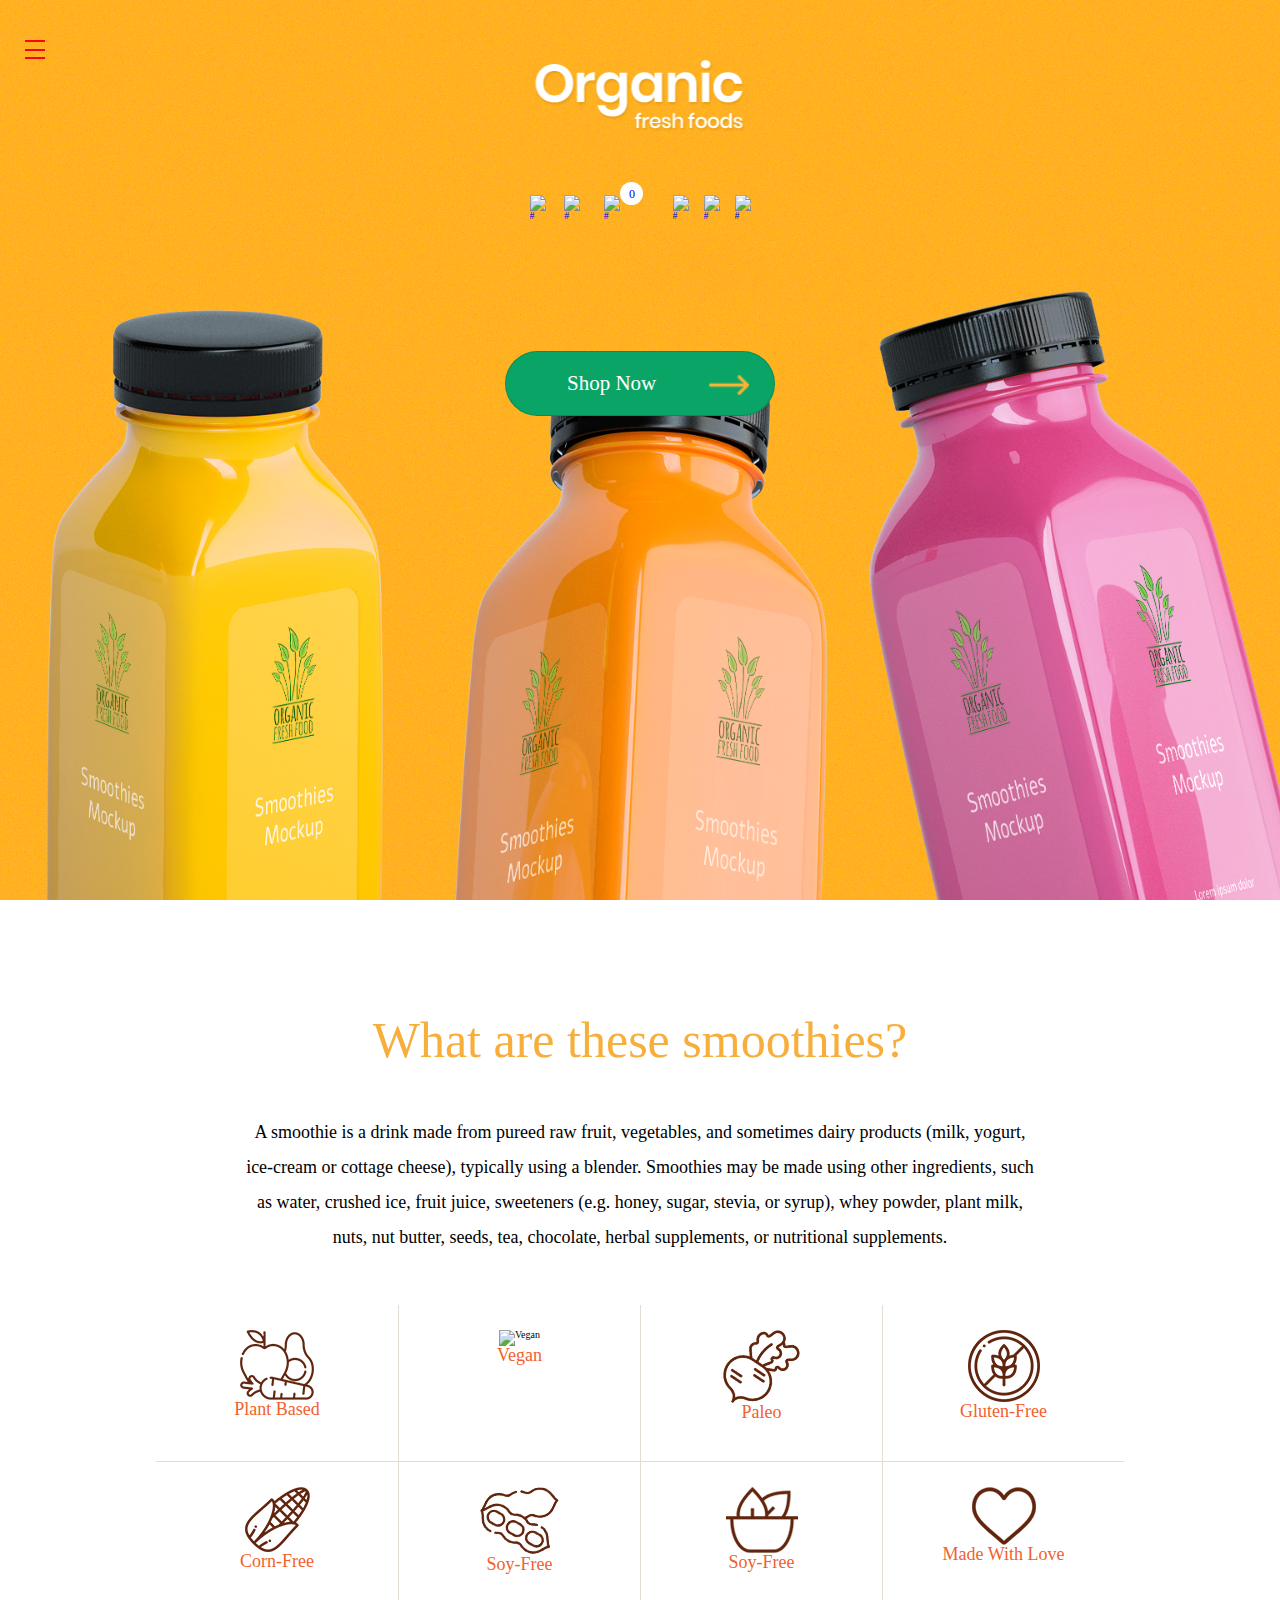
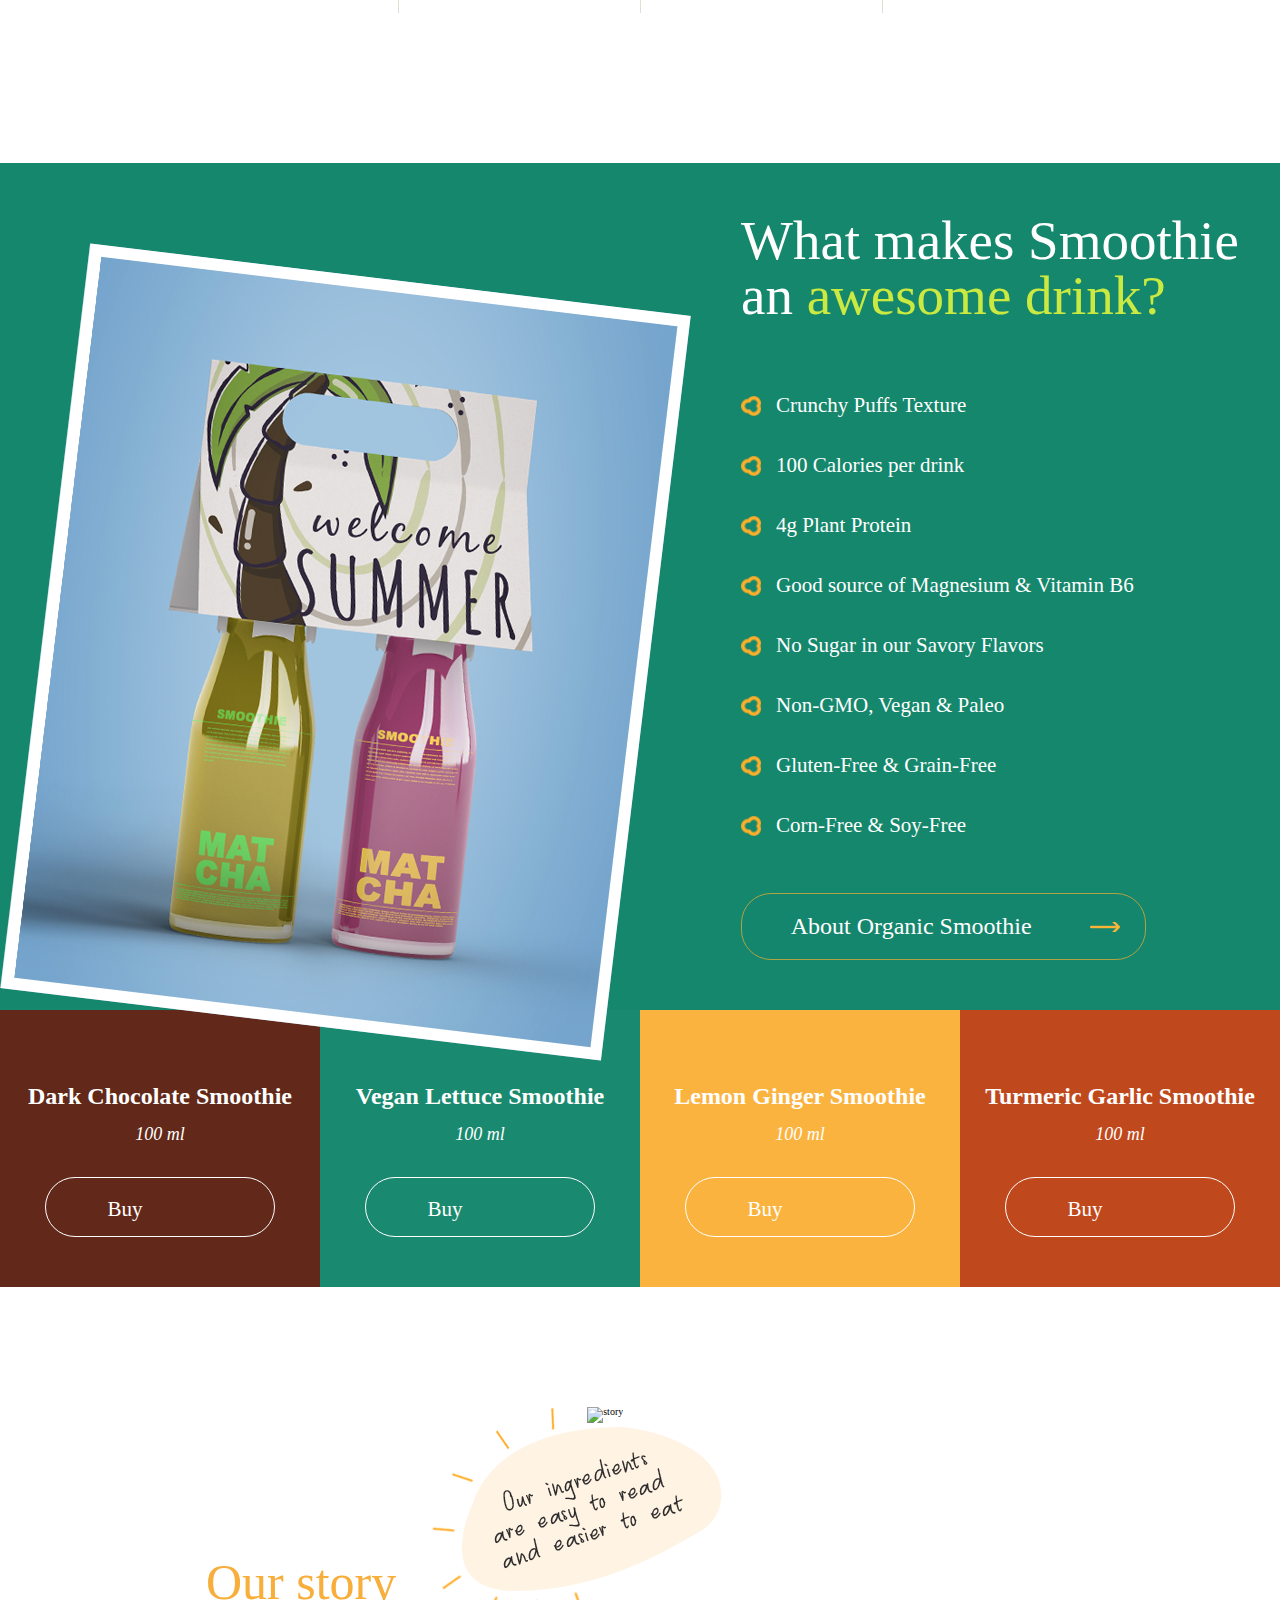
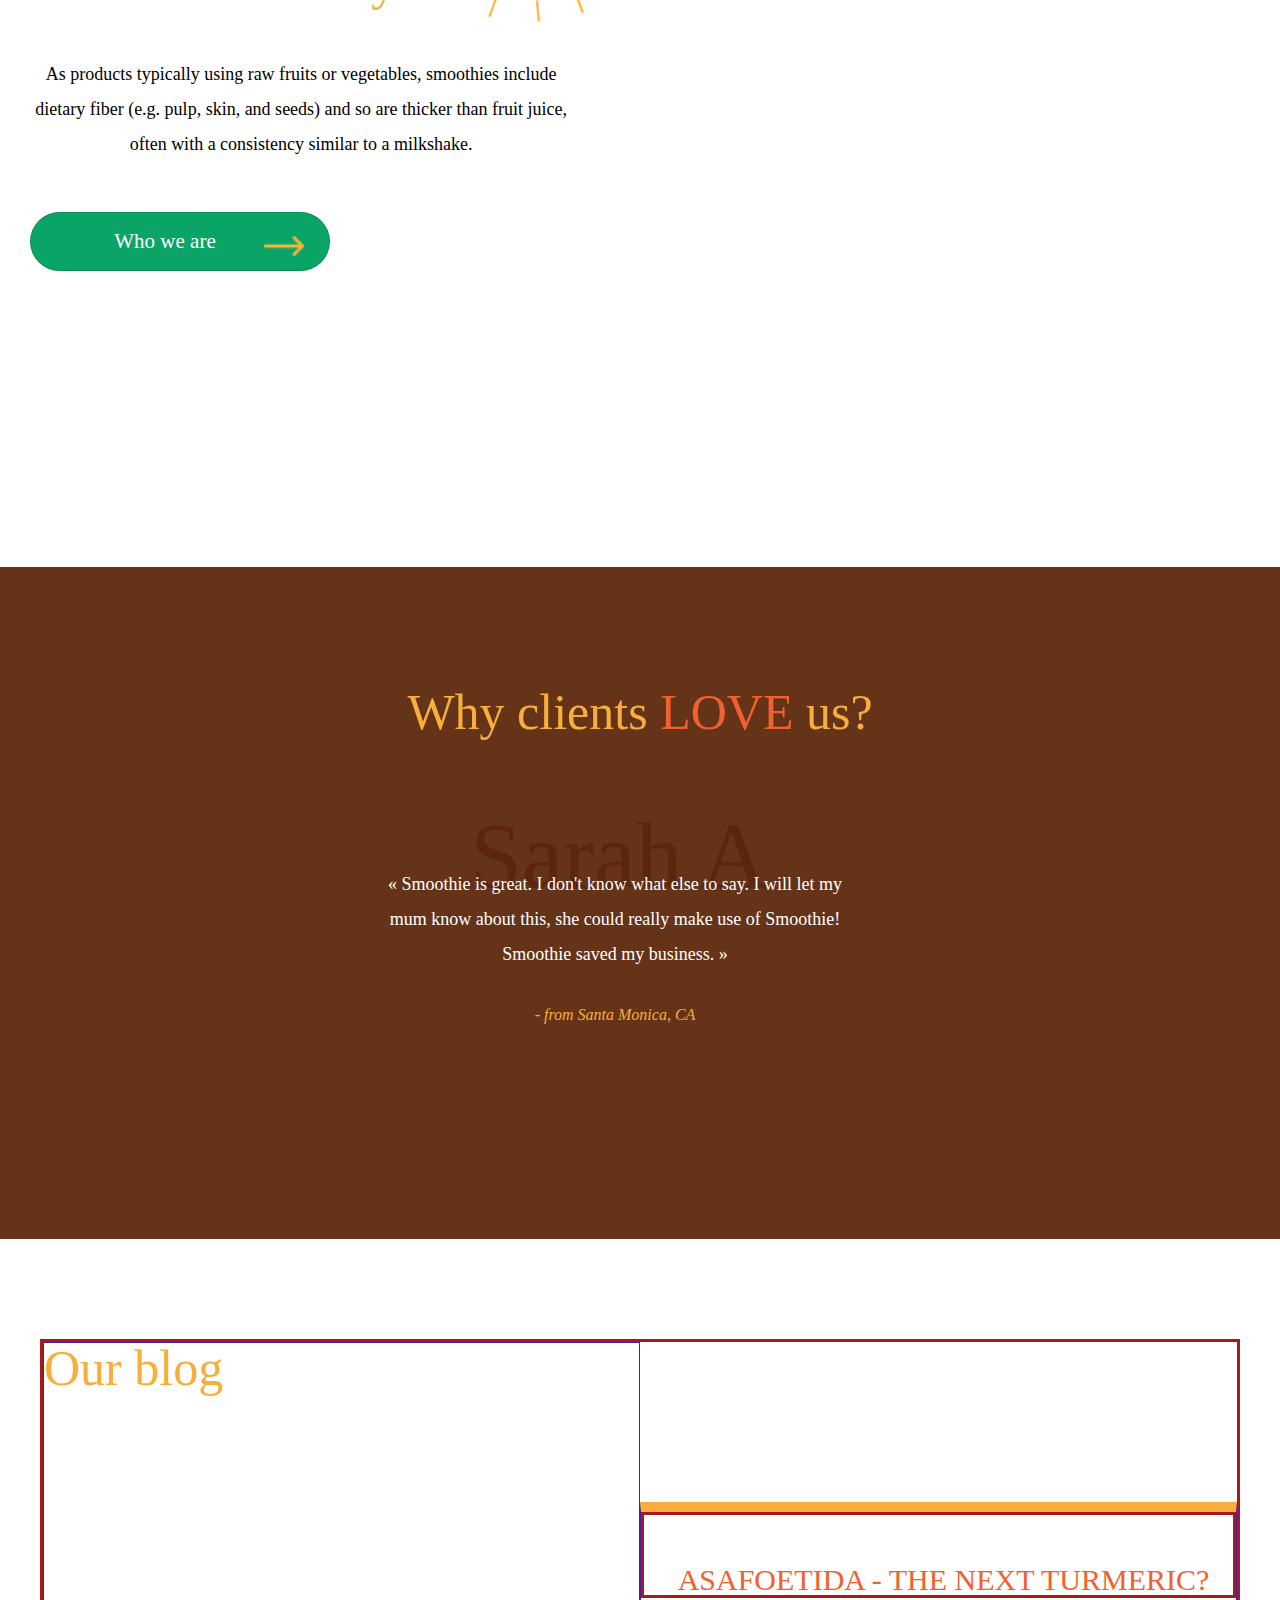
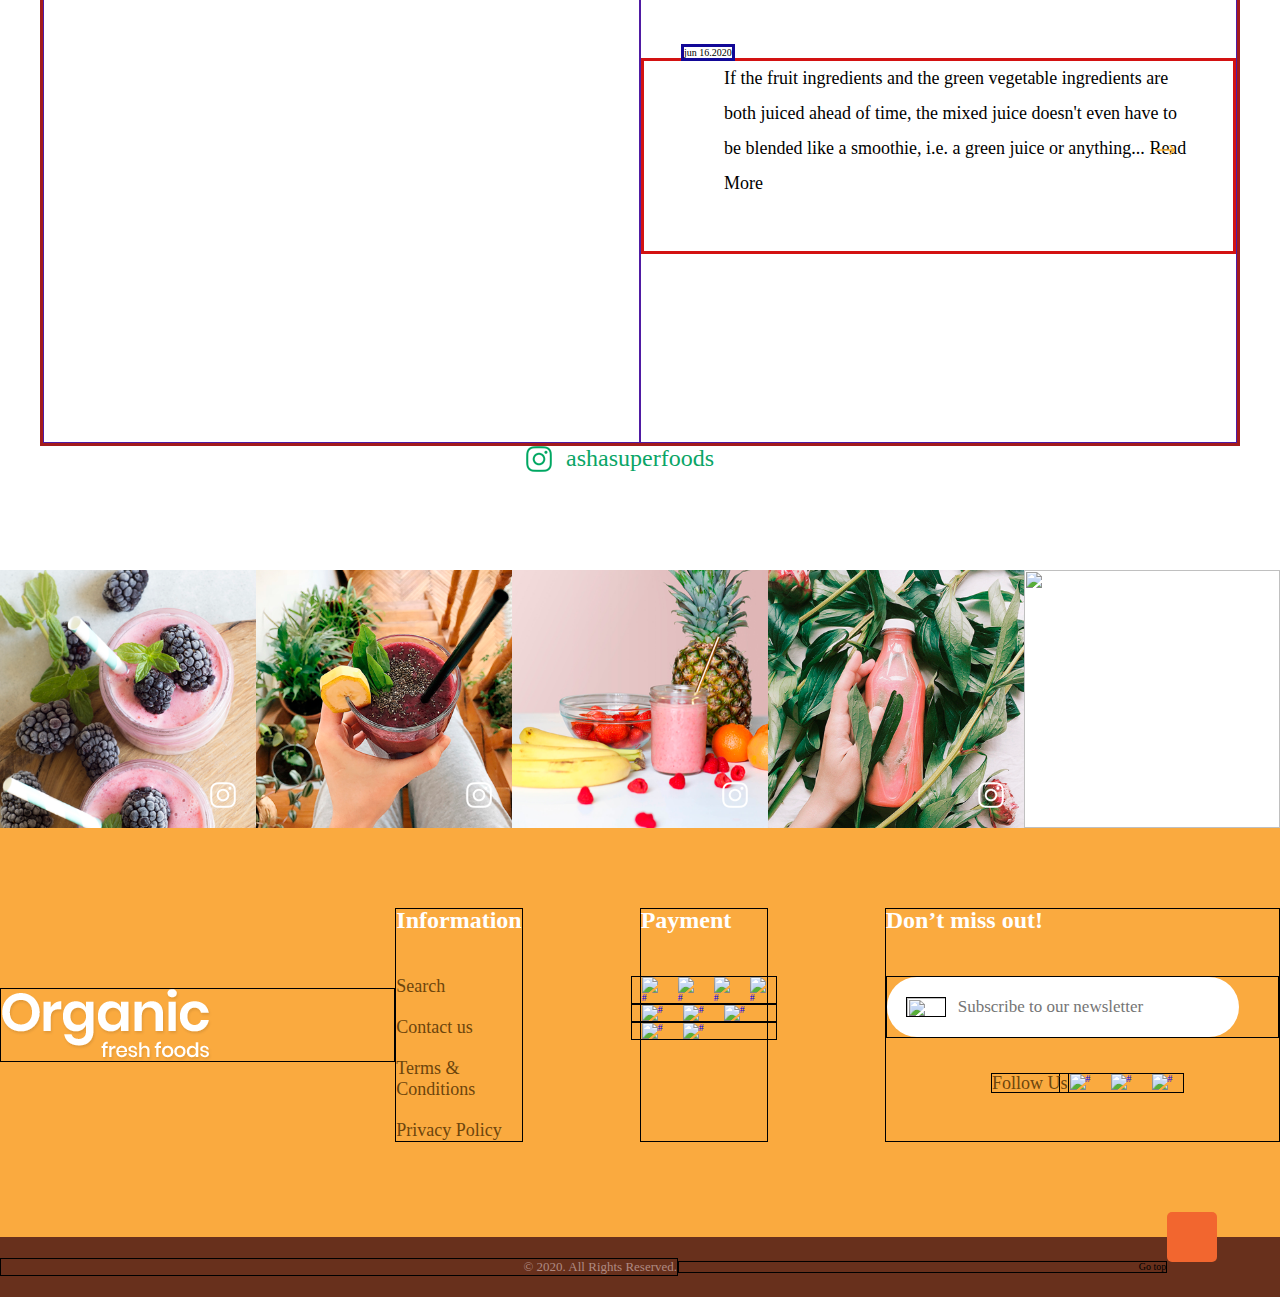
==== commit 063c7c13: "story fix" ====
--- a/index.html
+++ b/index.html
@@ -224,9 +224,9 @@
 					<h3 class="products__caption">Dark
 						Chocolate
 						Smoothie</h3>
-					<p class="text products__text ">
+					<span class="text products__text ">
 						100
-						ml</p>
+						ml</span>
 
 					<button class="bth  products__bth  " type="submit">Buy</button>
 
@@ -239,8 +239,8 @@
 					<h3 class="products__caption ">
 						Vegan Lettuce
 						Smoothie</h3>
-					<p class="text products__text ">
-						100 ml</p>
+					<span class="text products__text ">
+						100 ml</span>
 
 					<button class="bth  products__bth  " type="submit">Buy</button>
 
@@ -252,8 +252,8 @@
 					<h3 class="products__caption  ">
 						Lemon Ginger
 						Smoothie</h3>
-					<p class="text products__text ">
-						100 ml</p>
+					<span class="text products__text ">
+						100 ml</span>
 					<button class="bth  products__bth  " type="submit">Buy</button>
 				</div>
 
@@ -276,13 +276,10 @@
 		<section class="story" id="Story">
 			<div class="content__story">
 				<div class="story__row">
-
 					<div class="story__column">
-						<div class="story__wrapper">
-
-							<h2 class="title title--left  ">Our
+							<h2 class="story__title title ">Our
 								story</h2>
-							<p class="text  text--left story__text  animate__fadeInLeft">
+							<p class="text story__text  ">
 								As products typically using raw fruits or vegetables,
 								smoothies include dietary fiber (e.g. pulp, skin, and
 								seeds) and so are thicker than fruit juice, often with a
@@ -290,16 +287,10 @@
 							</p>
 
 							<button class="bth storu__bth  " type="submit">Who we are</button>
-
-						</div>
-					</div>
-
-					<div class="story__column">
-						<div class="story__image ibg  animate__fadeInRight">
-							<img src="assets/images/story/img.png" alt="story">
-						</div>
-						<img class="story__image--stamp  " data--delay=" 1s" src="assets/images/story/Stamp.png" alt="">
-
+					</div>
+
+					<div class="story__image">
+						<img src="assets/images/story/img.png" alt="story">
 					</div>
 
 				</div>
--- a/css/index.css
+++ b/css/index.css
@@ -110,7 +110,7 @@
 font-family:Muli-ExtraBold;
 }
 
-.blog__image img,.header,.story__image img {
+.blog__image img,.header{
 position:absolute;
 top:0;
 left:0;
@@ -135,7 +135,7 @@
 	justify-content: center;
 }
 
-.blog__wrapper,.story__wrapper {
+.blog__wrapper, {
 display:flex;
 -webkit-box-orient:vertical;
 -webkit-box-direction:normal;
@@ -702,16 +702,15 @@
 	align-items: center;
 }
 }
-.products{
+
+
+.products__row {
+display:flex;
+}
+
+.products__column {
 	padding: 50px 0;
-}
-
-.products__row {
-display:flex;
-}
-
-.products__column {
-	
+    text-align: center;
 -webkit-box-flex:1;
 -ms-flex:1 0 25%;
 flex:1 0 25%;
@@ -721,6 +720,7 @@
 
 
 
+
 .products__column--green {
 background-color:#198a6f;
 }
@@ -739,7 +739,7 @@
 }
 
 .products__image {
-	text-align:center;
+	margin-bottom: 25px;
 }
 
 .products__column:hover .products__image img {
@@ -759,6 +759,8 @@
 }
 
 .products__text {
+	display: block;
+	margin-bottom: 25px;
 color:#fff;
 font-style:italic;
 font-family:Muli-Regular;
@@ -766,7 +768,6 @@
 -webkit-box-flex:1;
 -ms-flex:1 1 auto;
 flex:1 1 auto;
-border:1px solid #000;
 }
 
 .products__bth {
@@ -791,8 +792,29 @@
 background:url(../assets/images/products/Arrow.png) center/cover no-repeat;
 }
 
+
+@media screen and (max-width:992px) {
+	.products__row {
+		flex-wrap: wrap;
+	}
+	.products__column{
+		flex: 1 0 50%;
+	}
+}
+
+@media screen and (max-width:576px) {
+	.products__column{
+		flex: 1 1 100%;
+	}
+}
+
 .story {
-margin:120px 0 160px;
+	padding: 120px 0 160px 0 ;
+}
+
+.story__row{
+	display: flex;
+	padding: 0 15px;
 }
 
 .content__story {
@@ -801,23 +823,12 @@
 }
 
 .story__column {
--webkit-box-flex:1;
--ms-flex:1 0 50%;
-flex:1 0 50%;
-border:1px solid #000;
-}
-
-.story__column:first-child {
-margin-top:145px;
-padding-left:20px;
+	padding: 150px 15px 50px 15px;
 }
 
 .story__text {
--webkit-box-flex:1;
--ms-flex:1 1 auto;
-flex:1 1 auto;
-margin:60px 0;
-padding:0 135px 0 0;
+	margin-bottom: 50px;
+	max-width: 1000px;
 }
 
 .storu__bth {
@@ -828,18 +839,56 @@
 }
 
 .story__image {
-width:100%;
-height:100%;
-padding:0 0 92.31%;
-}
-
-.story__image--stamp {
-width:50%;
-height:50%;
-position:absolute;
-top:25px;
-left:-120px;
-border:3px solid #4f1ba3;
+	width: 100%;
+	height: 100%;
+	position: relative;
+}
+.story__image img{
+	width: 100%;
+	height: 100%;
+	min-height: 600px;
+	object-fit: cover;
+	object-position: center;
+}
+
+
+.story__image::after{
+	content:'';
+	width: 100%;
+	height: 100%;
+	position:absolute;
+	top:0;
+	left:-155px;
+	background: url(../assets/images/story/Stamp.png) no-repeat ;
+}
+
+@media screen and (max-width:992px) {
+	.story__row{
+		flex-direction: column;
+	}	
+	.story__image::after{
+		display: none;
+	}
+	.story__image img{
+		min-height: 400px;
+	}
+	.story__column {
+		padding: 50px 15px 25px 15px;
+		text-align: center;
+	}
+	.story__title{
+		text-align: center;
+	}
+	.story__text {
+		margin-bottom: 25px;
+		text-align: center;
+	}
+	
+	.storu__bth {
+	width:30rem;
+	text-indent:-3rem;
+	padding:1.6rem 0;
+	}
 }
 
 .testimonials__wrapper {
@@ -1243,12 +1292,12 @@
 background-color:#FF0;
 }
 
-.smoothies__wrapper,.story__wrapper {
+.smoothies__wrapper{
 height:100%;
 }
 
 
-.story__row,.footer__row {
+.footer__row {
 display:flex;
 }
 
@@ -1541,10 +1590,6 @@
 flex:1 1 100%;
 }
 
-.story__column:nth-child(2) {
-margin-top:25px;
-}
-
 .story__text {
 margin:60px 0;
 padding:0 20px;
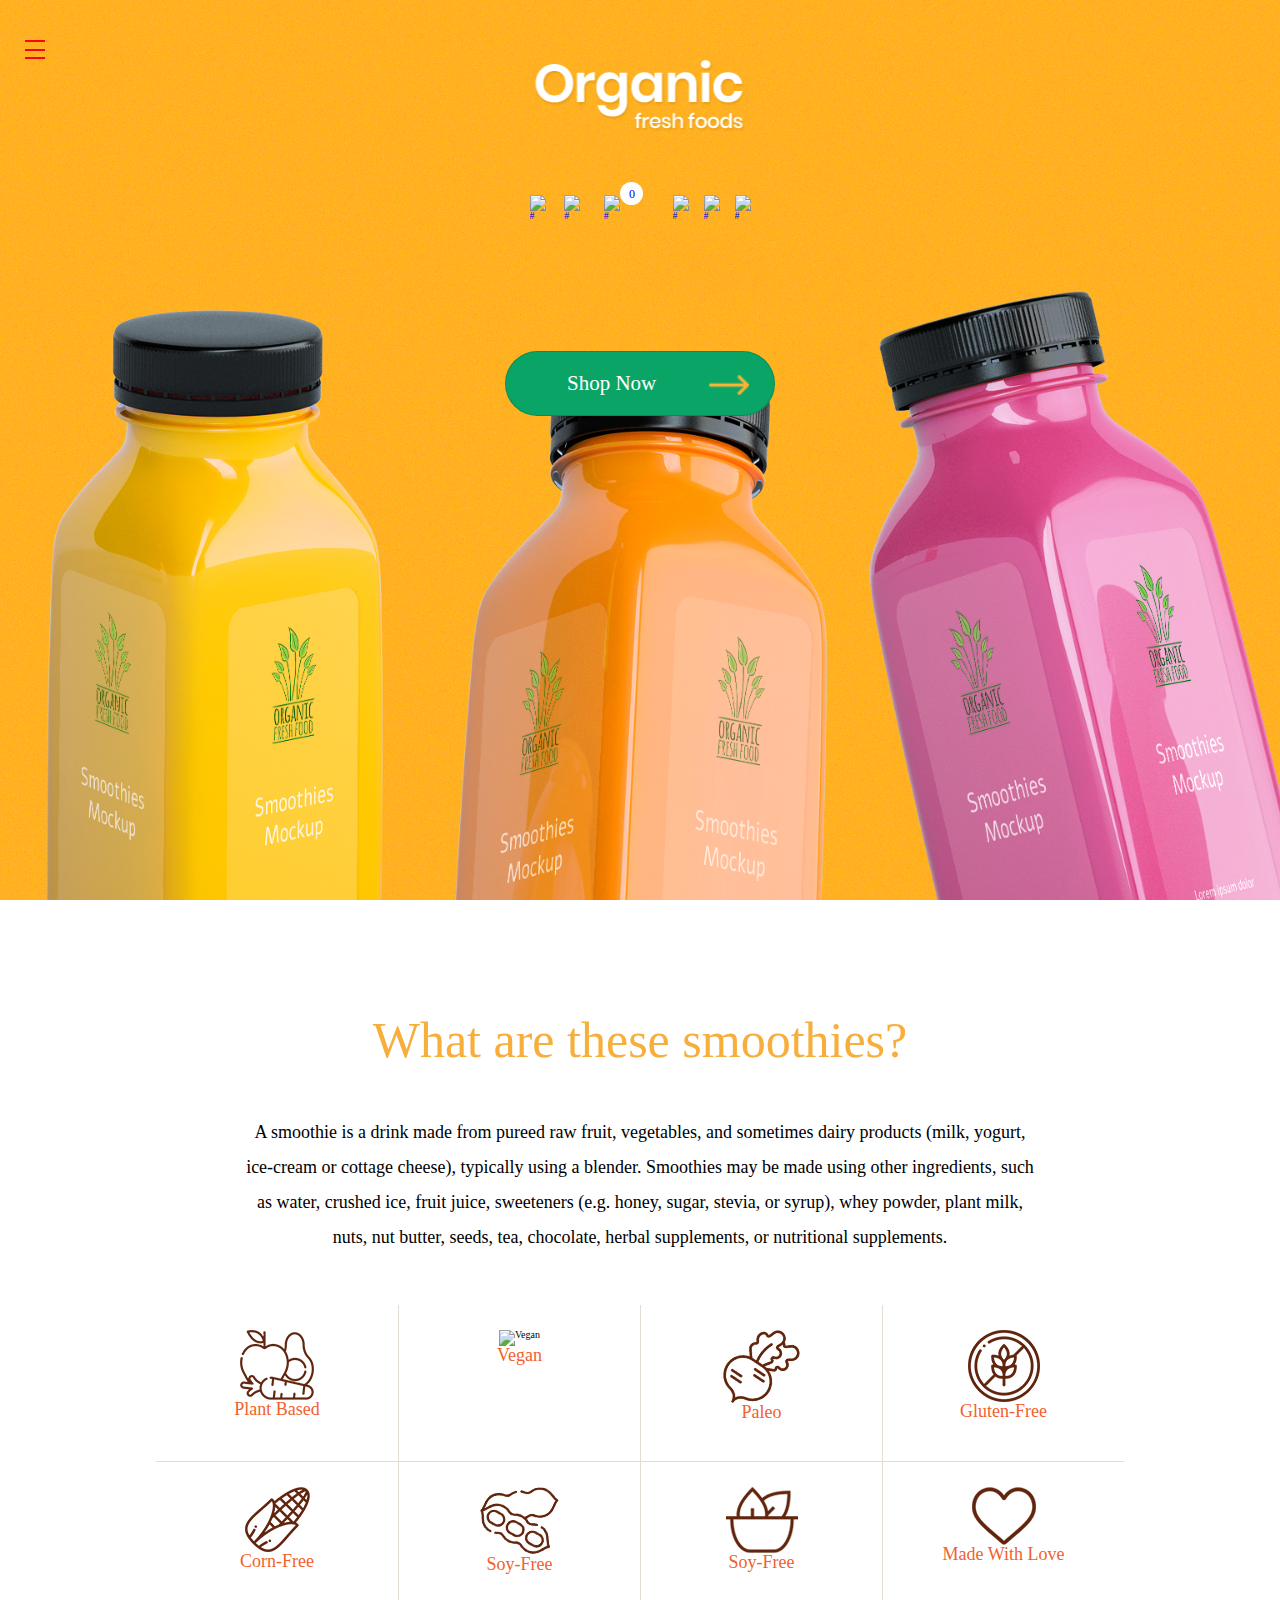
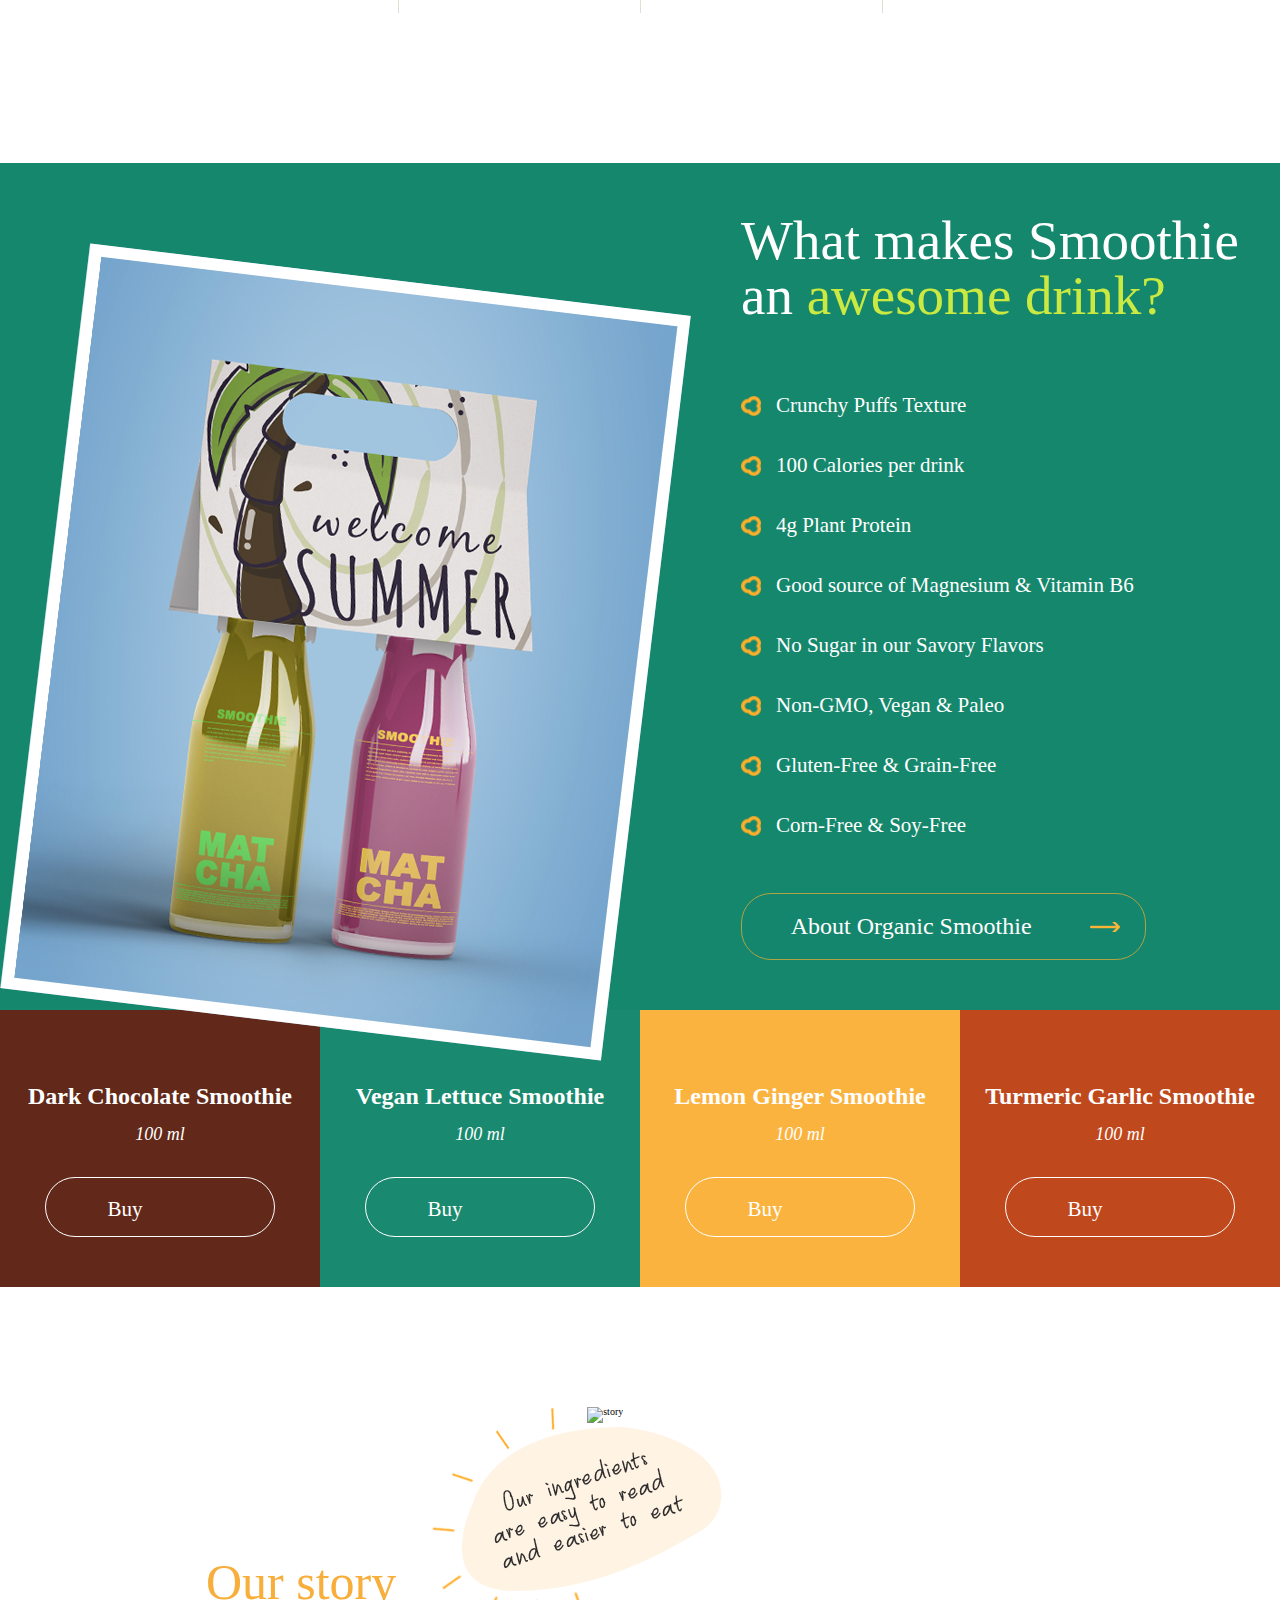
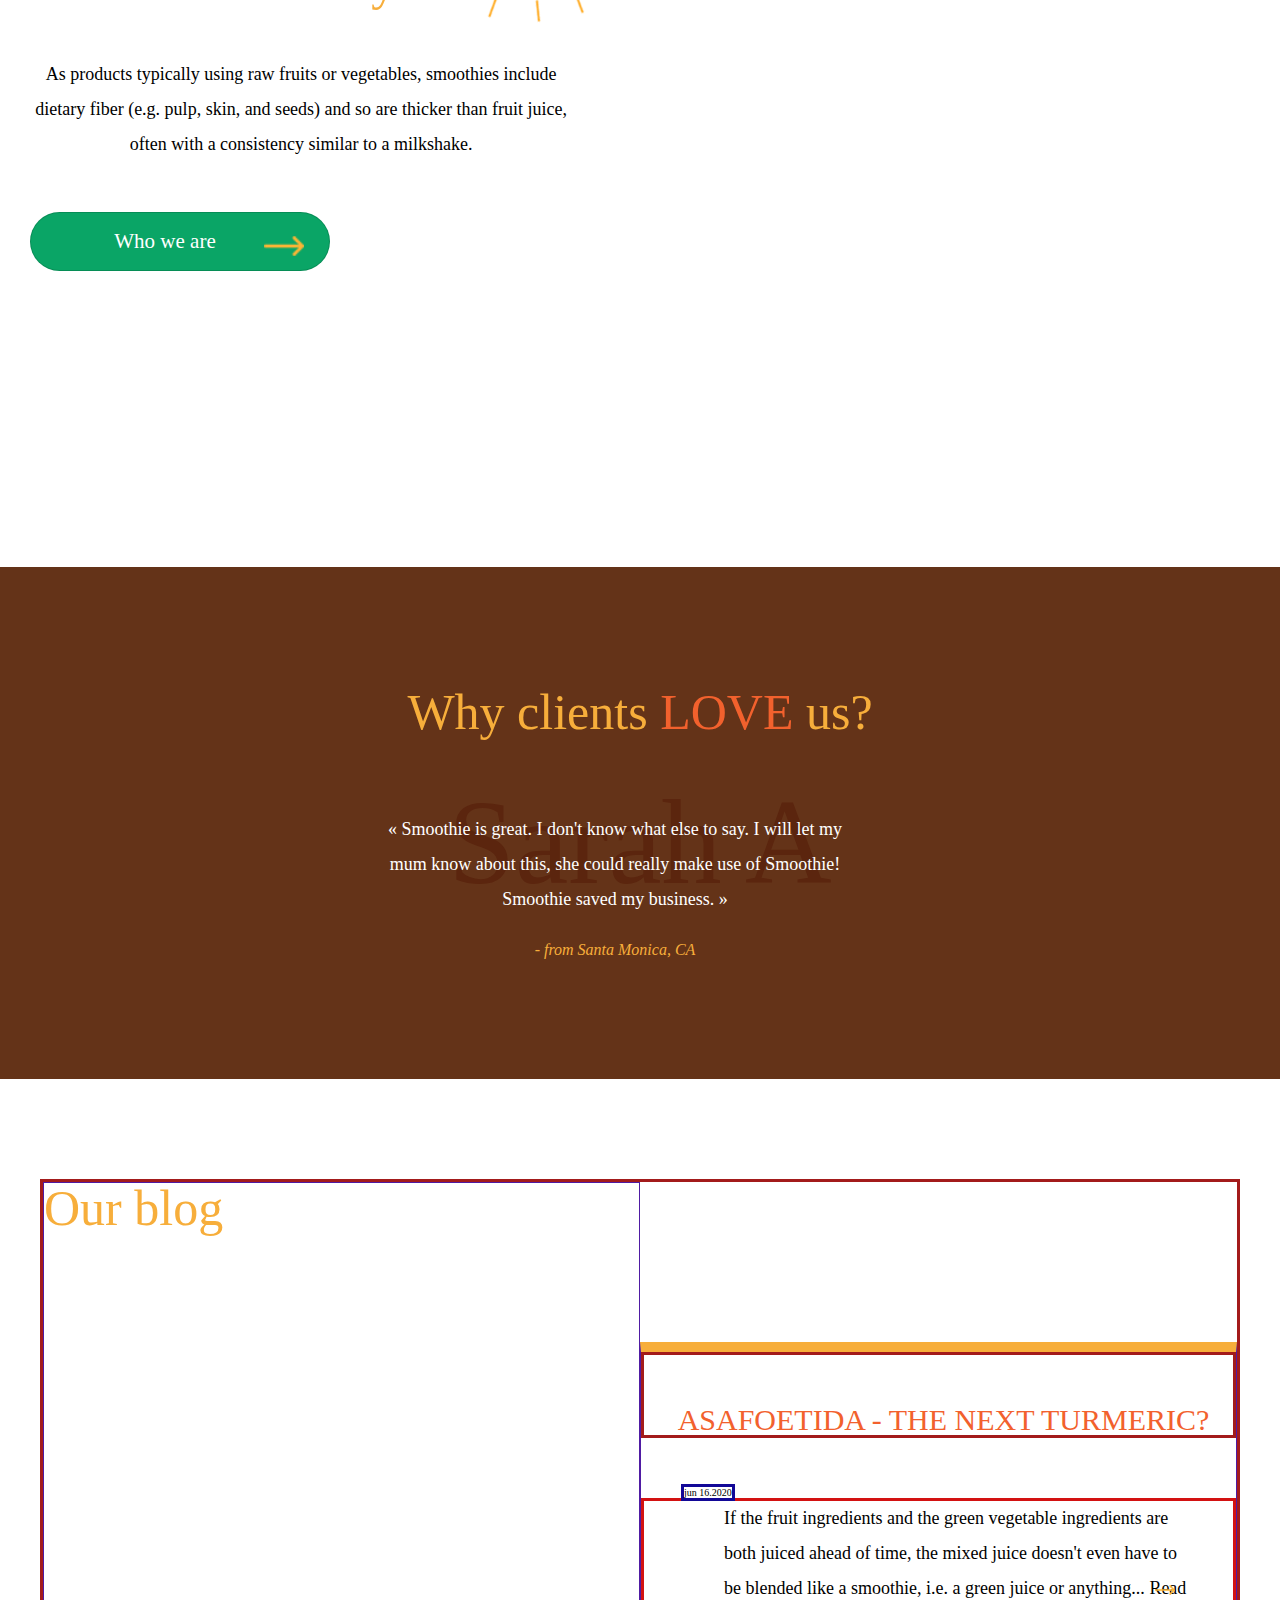
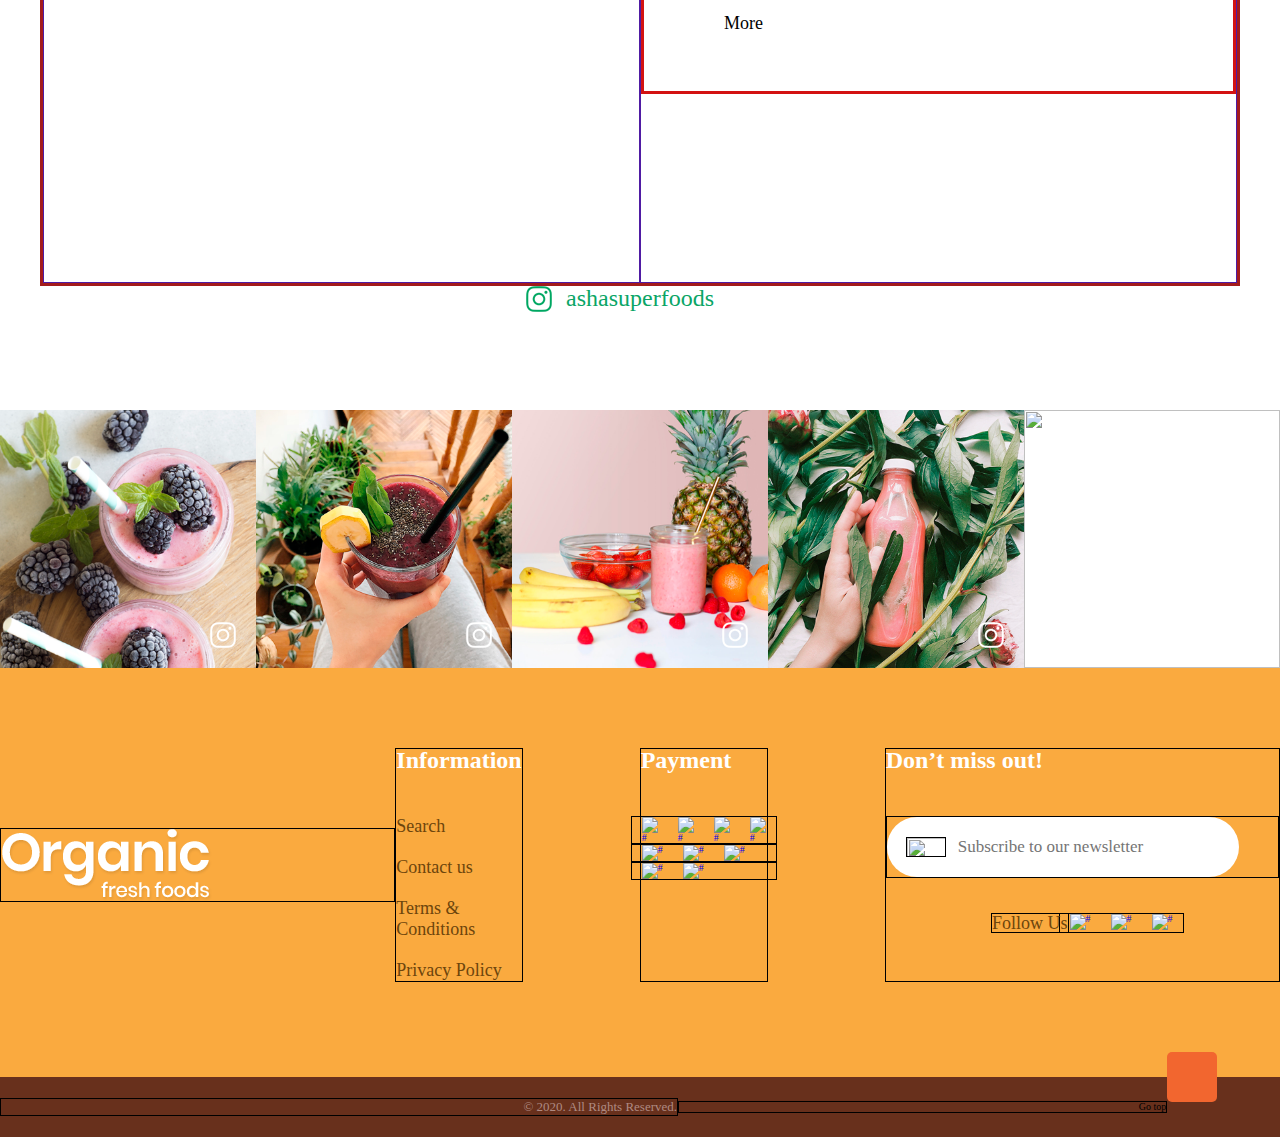
==== commit 9b338952: "fix section testimonials" ====
--- a/index.html
+++ b/index.html
@@ -277,16 +277,16 @@
 			<div class="content__story">
 				<div class="story__row">
 					<div class="story__column">
-							<h2 class="story__title title ">Our
-								story</h2>
-							<p class="text story__text  ">
-								As products typically using raw fruits or vegetables,
-								smoothies include dietary fiber (e.g. pulp, skin, and
-								seeds) and so are thicker than fruit juice, often with a
-								consistency similar to a milkshake.
-							</p>
-
-							<button class="bth storu__bth  " type="submit">Who we are</button>
+						<h2 class="story__title title ">Our
+							story</h2>
+						<p class="text story__text  ">
+							As products typically using raw fruits or vegetables,
+							smoothies include dietary fiber (e.g. pulp, skin, and
+							seeds) and so are thicker than fruit juice, often with a
+							consistency similar to a milkshake.
+						</p>
+
+						<button class="bth storu__bth  " type="submit">Who we are</button>
 					</div>
 
 					<div class="story__image">
@@ -315,9 +315,9 @@
 							really make use of Smoothie! Smoothie saved my business.
 						</q>
 
-						<div class="testimonials__sub-text">
-							<cite class="testimonials-name__user  Big">- from Santa Monica, CA</cite>
-						</div>
+
+						<cite class="testimonials-name__user">- from Santa Monica, CA</cite>
+
 
 					</div>
 
--- a/css/index.css
+++ b/css/index.css
@@ -891,10 +891,22 @@
 	}
 }
 
-.testimonials__wrapper {
-background-color:#643318;
-padding:120px 0 80px;
-}
+.testimonials{
+	position: relative;
+	background-color:#643318;
+	padding:120px 0 80px;
+}
+
+.testimonials:before {
+	content:"Sarah A";
+	font:120px/40px Muli-Bold;
+	position:absolute;
+	top:50%;
+	right:50%;
+	transform: translate(50%);
+	color:#5b250e;
+	z-index:0;
+	}
 
 .title--color {
 color:#f2612d;
@@ -905,30 +917,49 @@
 -webkit-box-pack:center;
 -ms-flex-pack:center;
 justify-content:center;
-margin:130px 0 120px;
-}
+}
+
 
 .testimonials__column:first-child {
-margin-right:50px;
+	padding: 25px 0;
+	margin-right:50px;
+	text-align: center;
+}
+
+@media screen and (max-width:768px) {
+	.testimonials__row{
+		flex-direction: column;	
+		align-items: center;
+	}
+	.testimonials__column:first-child {
+		margin-right:0px;
+		margin-bottom: 30px;
+		text-align: center;
+	}
+	.testimonials:before {
+		font:80px/40px Muli-Bold;
+	}
+	
+}
+
+@media screen and (max-width:576px) {
+	.testimonials:before {
+		font:60px/40px Muli-Bold;
+	}
+	
 }
 
 .testimonials__text {
+	margin-bottom: 25px;
 color:#fff;
 display:inline-block;
 max-width:460px;
-z-index:10000;
-}
-
-.testimonials__wrapper:before {
-content:"Sarah A";
-font:140px/40px Muli-Bold;
-font-size:7.2916666667vw;
-position:absolute;
-top:40%;
-right:40%;
-color:#5b250e;
-z-index:0;
-}
+z-index:500;
+}
+.testimonials__wrapper{
+	padding: 0 15px;
+}
+
 
 .testimonials-avatar image {
 -webkit-transform-style:preserve-3d;
@@ -938,8 +969,7 @@
 }
 
 .testimonials-name__user {
-display:inline-block;
-margin-top:35px;
+display:block;
 color:#f7ae3b;
 font-size:16px;
 }
@@ -1275,7 +1305,7 @@
 text-decoration:none;
 }
 
-.header__image,.testimonials__sub-text,.blog__title-bottom {
+.header__image,.blog__title-bottom {
 text-align:center;
 }
 
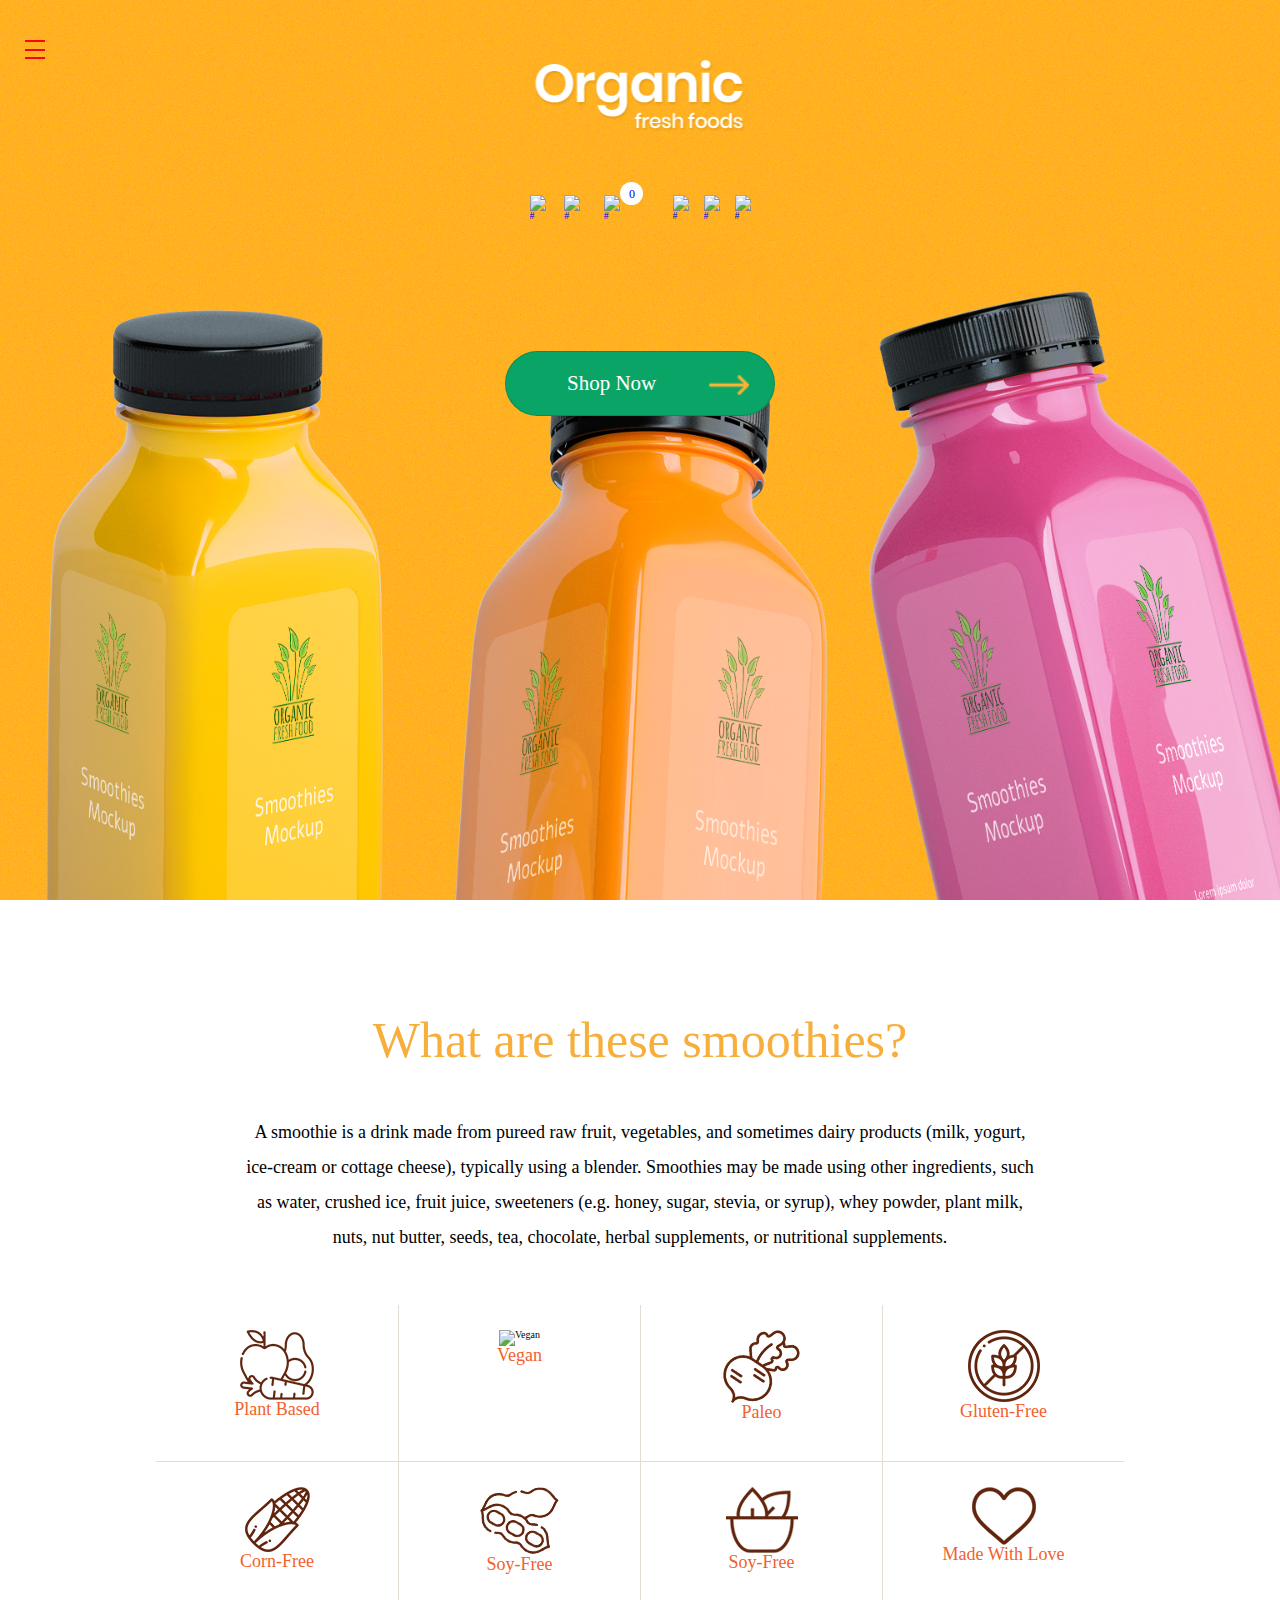
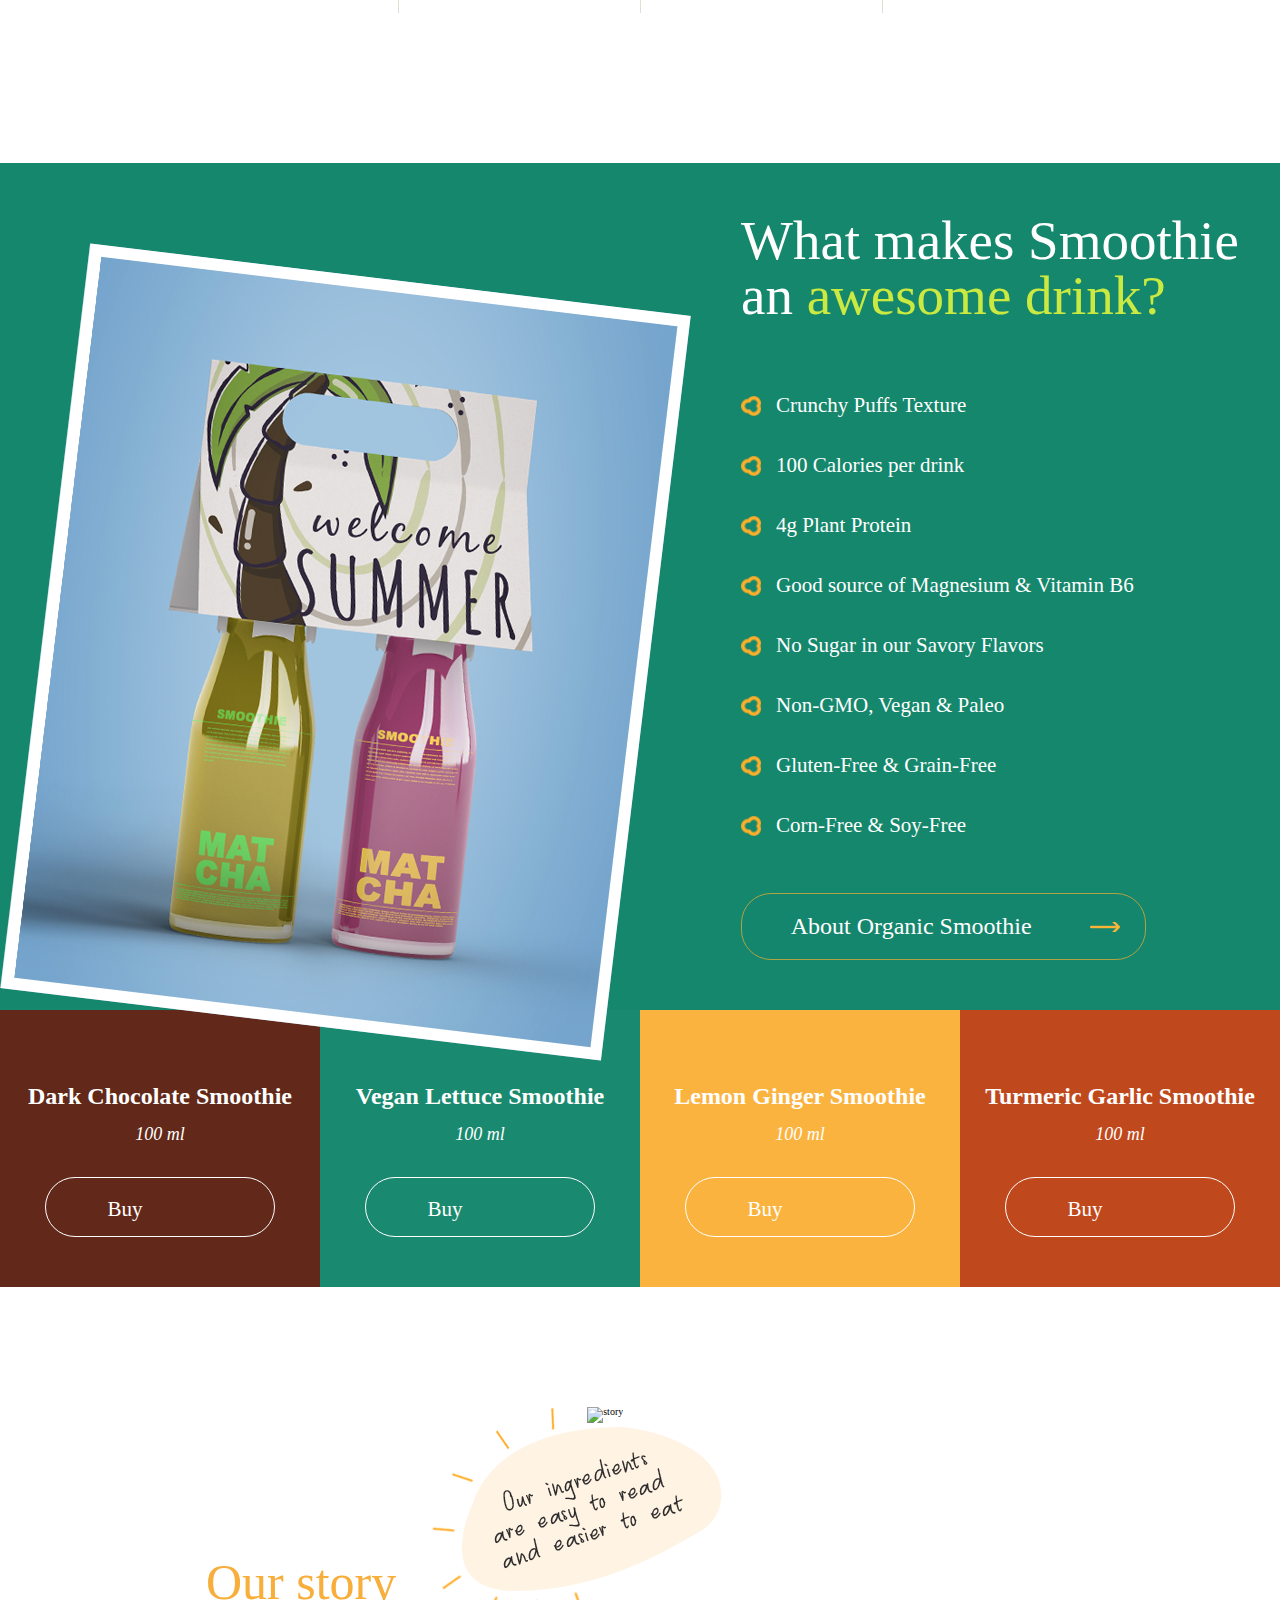
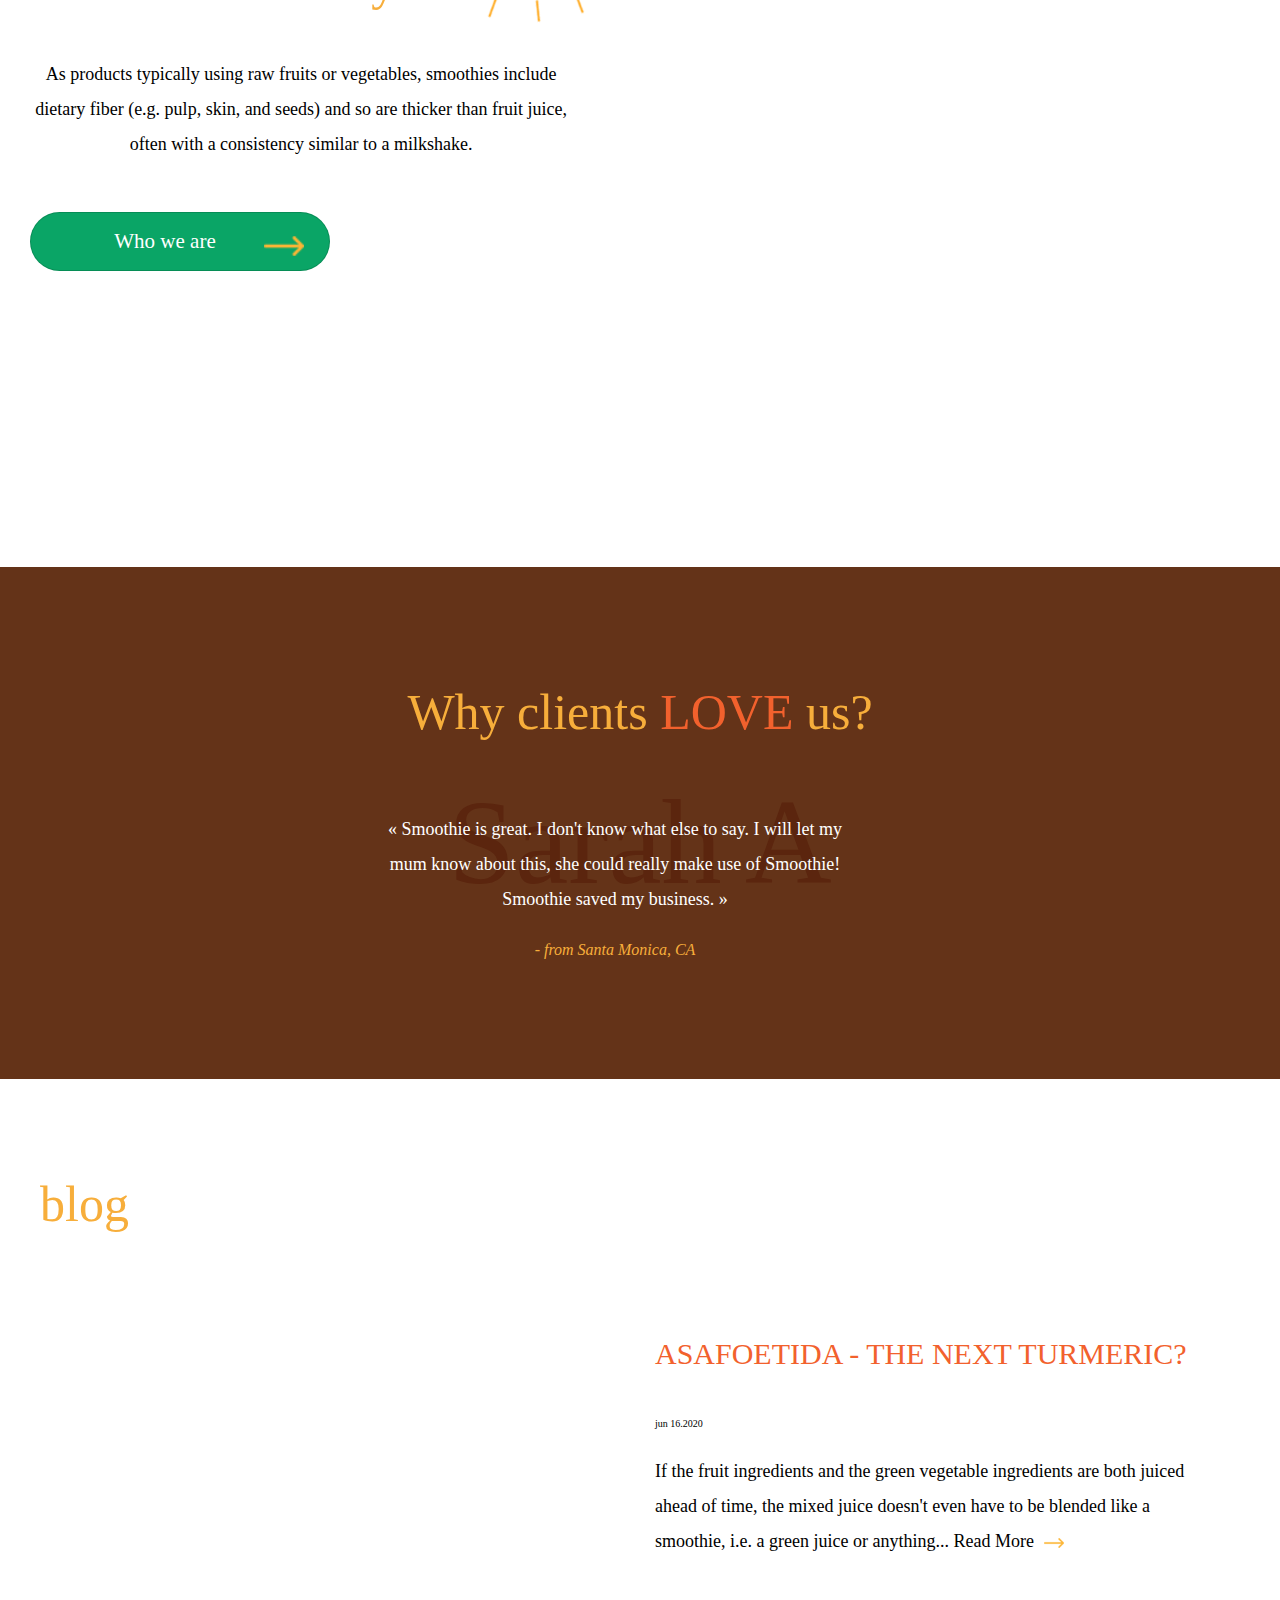
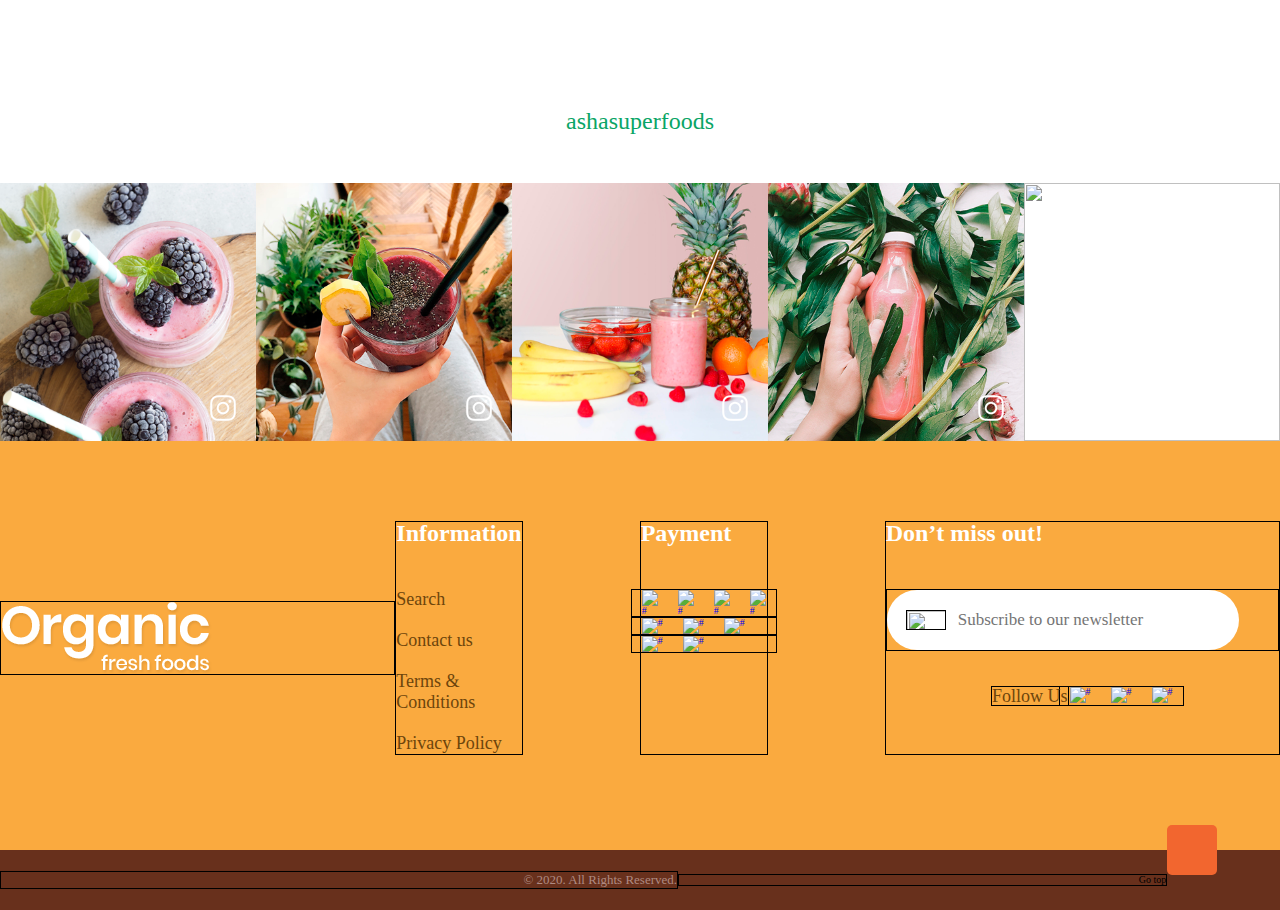
==== commit b864e2e9: "section fix blog" ====
--- a/index.html
+++ b/index.html
@@ -351,70 +351,59 @@
 		<!----------------testimonials------------------->
 		<!----------------blog------------------->
 		<section class="blog" id="Blog">
-			<div class="blog__body">
-				<div class="conteiner__blog">
-
-					<div class="blog__row">
-
-						<div class="blog__column">
-
-							<h2 class="title title--left   ">Our
-								blog</h2>
-							<div class="blog__image-wrapper">
-								<div class="blog__image ibg   " data--offset=" 350">
-									<img src="assets/images/blog/Img.png" alt="">
-								</div>
-							</div>
-
-						</div>
-
-						<div class="blog__column">
-							<div class="blog__wrapper">
-
-								<h3 class="title blog__title   " data--duration="1.5s">
-									ASAFOETIDA - THE NEXT TURMERIC?</h3>
-								<time class="blog__time  " data--duration="1.5s">jun 16.2020</time>
-								<p class="text blog__text   " data--duration="1.5s">
-									If the fruit ingredients and the green vegetable ingredients are both juiced ahead of
-									time, the mixed juice doesn't even have to be blended like a smoothie, i.e. a green juice
-									or
-									anything...<span> Read More</span>
-								</p>
-							</div>
-
-						</div>
-					</div>
-
-					<h4 class="blog__title-bottom"><span>ashasuperfoods</span></h4>
-
-				</div>
+			<div class="conteiner__blog">
+
+				<div class="blog__row">
+
+					<div class="blog__column">
+						<h2 class="blog__caption title">
+							blog</h2>
+						<img class="blog__image" src="assets/images/blog/Img.png" alt="">
+					</div>
+
+					<div class="blog__column">
+						<h3 class="title blog__title   ">
+							ASAFOETIDA - THE NEXT TURMERIC?</h3>
+						<time class="blog__time  ">jun 16.2020</time>
+						<p class="text blog__text   ">
+							If the fruit ingredients and the green vegetable ingredients are both juiced ahead of
+							time, the mixed juice doesn't even have to be blended like a smoothie, i.e. a green juice
+							or
+							anything...<span> Read More</span>
+						</p>
+					</div>
+				</div>
+
+
+
 			</div>
 		</section>
 
 		<!----------------blog------------------->
 		<!----------------instagram------------------->
-		<section class="instagram instagram__row">
-
-			<div class="instagram__image   Big ">
-				<img src="assets/images/istagram/Img.png" alt="">
-			</div>
-
-			<div class=" instagram__image   Big " data--delay=" 200ms">
-				<img src="../assets/images/istagram/Img1.png" alt="">
-			</div>
-
-			<div class=" instagram__image  Big " data--delay=" 400ms">
-				<img src="../assets/images/istagram/Img2.png" alt="">
-			</div>
-
-			<div class="instagram__image  Big " data--delay="600ms">
-				<img src="../assets/images/istagram/Img3.png" alt="">
-			</div>
-
-			<div class="instagram__image  Big " data--delay="800ms">
-				<img src="../assets/images/istagram/Img4.png" alt="">
-			</div>
-
+		<section class="instagram ">
+			<h2 class="instagram__title ">ashasuperfoods</h2>
+			<div class="instagram__row">
+				<div class="instagram__image   Big ">
+					<img src="assets/images/istagram/Img.png" alt="">
+				</div>
+
+				<div class=" instagram__image   Big " data--delay=" 200ms">
+					<img src="../assets/images/istagram/Img1.png" alt="">
+				</div>
+
+				<div class=" instagram__image  Big " data--delay=" 400ms">
+					<img src="../assets/images/istagram/Img2.png" alt="">
+				</div>
+
+				<div class="instagram__image  Big " data--delay="600ms">
+					<img src="../assets/images/istagram/Img3.png" alt="">
+				</div>
+
+				<div class="instagram__image  Big " data--delay="800ms">
+					<img src="../assets/images/istagram/Img4.png" alt="">
+				</div>
+			</div>
 		</section>
 
 		<!----------------instagram------------------->
@@ -428,16 +417,16 @@
 				<!----colum-------------------------------------------------->
 				<div class="footer__column">
 					<div class="footer__image">
-						<img class="  " data--duration="1.5s" src="assets/images/header/Logo.png" alt="#">
+						<img class="  " src="assets/images/header/Logo.png" alt="#">
 					</div>
 				</div>
 				<!----colum-------------------------------------------------->
-				<div class="footer__column   " data--duration="1.5s">
+				<div class="footer__column   ">
 
 					<h3 class="products__caption footer__title">Information</h3>
 
 					<ul class="footer__list">
-						<li class="footer__item   " data--delay="150ms" data--duration="1.5s">
+						<li class="footer__item   " data--delay="150ms">
 							<a href="#">Search</a>
 						</li>
 					</ul>
@@ -462,11 +451,11 @@
 
 				</div>
 				<!----colum-------------------------------------------------->
-				<div class="footer__column   " data--delay="600ms" data--duration="1.5s">
+				<div class="footer__column   " data--delay="600ms">
 
 					<h3 class="products__caption footer__title">Payment</h3>
 					<!---sub-colum-------------------------------------------------->
-					<ul class="footer-icon__list   " data--delay="600ms" data--duration="1.5s">
+					<ul class="footer-icon__list   " data--delay="600ms">
 
 						<li class="footer-icon__item ">
 							<a class="footer-icon__link" href="#">
@@ -494,7 +483,7 @@
 
 					</ul>
 					<!--- sub-colum-------------------------------------------------->
-					<ul class="footer-icon__list  " data--delay="800ms" data--duration="1.5s">
+					<ul class="footer-icon__list  " data--delay="800ms">
 
 						<li class="footer-icon__item">
 							<a class="footer-icon__link" href="#">
@@ -516,7 +505,7 @@
 
 					</ul>
 					<!--- sub-colum-------------------------------------------------->
-					<ul class="footer-icon__list   " data--delay="1000ms" data--duration="1.5s">
+					<ul class="footer-icon__list   " data--delay="1000ms">
 
 						<li class="footer-icon__item">
 							<a class="footer-icon__link" href="#">
@@ -534,12 +523,12 @@
 					<!----------------------------------------------------->
 				</div>
 				<!----colum-------------------------------------------------->
-				<div class="footer__column   " data--delay="1200ms" data--duration="1.5s">
+				<div class="footer__column   " data--delay="1200ms">
 					<h3 class="products__caption footer__title">Don’t miss out!</h3>
 
 					<div class="input">
 
-						<input class="input__search   " data--delay="1000ms" data--duration="1.5s" type="search" name="search"
+						<input class="input__search   " data--delay="1000ms" type="search" name="search"
 							placeholder="Subscribe to our newsletter">
 						<img class="input__image" src="../assets/images/footer/Icon.png" alt="">
 
@@ -547,11 +536,11 @@
 
 					<div class="footer__row footer__row--df">
 
-						<h3 class="footer__text   " data--delay="1200ms" data--duration="1.5s">
+						<h3 class="footer__text   " data--delay="1200ms">
 							<span> Follow Us</span>
 						</h3>
 						<!--- sub-colum-------------------------------------------->
-						<ul class="footer-icon__list  " data--delay="1200ms" data--duration="1.5s">
+						<ul class="footer-icon__list  " data--delay="1200ms">
 
 							<li class="footer-icon__item ">
 								<a class="footer-icon__link" href="#">
@@ -588,12 +577,12 @@
 		<div class="footer__bottom--bg">
 			<div class="conteiner">
 				<div class="footer__bottom">
-					<address class="author-rights   " data--duration="1.5s">
+					<address class="author-rights   ">
 						© 2020.
 						All Rights Reserved.
 					</address>
 
-					<p class="footer__bottom-text  " data--duration="1.5s">Go top
+					<p class="footer__bottom-text  ">Go top
 					</p>
 					<div class="footer__bottom-image">
 						<a class="footer__bottom-image-img" href="#header"></a></a>
--- a/css/index.css
+++ b/css/index.css
@@ -110,13 +110,13 @@
 font-family:Muli-ExtraBold;
 }
 
-.blog__image img,.header{
+.header{
 position:absolute;
 top:0;
 left:0;
 }
 
-.about__item,.blog__image,.blog__text span,.blog__title-bottom span,.bth,.footer__bottom,.footer__text,.header__background,.icon__column:first-child .icon__list:nth-child(3),.icon__column:first-child .icon__list:nth-child(3) .icon__link,.input,.nav__item,.story__column:nth-child(2),.story__image,.testimonials-avatar,.testimonials__column:first-child,.testimonials__wrapper {
+.about__item,.blog__text span,.blog__title-bottom span,.bth,.footer__bottom,.footer__text,.header__background,.icon__column:first-child .icon__list:nth-child(3),.icon__column:first-child .icon__list:nth-child(3) .icon__link,.input,.nav__item,.story__column:nth-child(2),.story__image,.testimonials-avatar,.testimonials__column:first-child,.testimonials__wrapper {
 position:relative;
 top:0;
 left:0;
@@ -135,13 +135,6 @@
 	justify-content: center;
 }
 
-.blog__wrapper, {
-display:flex;
--webkit-box-orient:vertical;
--webkit-box-direction:normal;
--ms-flex-direction:column;
-flex-direction:column;
-}
 
 .header {
 width:100%;
@@ -994,9 +987,8 @@
 -ms-transform:rotate(180deg);
 transform:rotate(180deg);
 }
-
-.blog__body {
-margin:100px 0 50px;
+.blog{
+	padding: 100px 0;
 }
 
 .conteiner__blog {
@@ -1006,48 +998,41 @@
 
 .blog__row {
 display:flex;
-border:3px solid #a31b1b;
 }
 
 .blog__column {
 -webkit-box-flex:1;
 -ms-flex:1 0 50%;
 flex:1 0 50%;
-border:1px solid #4f1ba3;
 }
 
 .blog__column:nth-child(2) {
-border-top:10px solid #f7ae3b;
-margin-top:160px;
-}
-
-.blog__image-wrapper {
-height:50%;
-}
+	margin-top:160px;
+	padding: 0 15px;
+}
+
 
 .blog__image {
-height:100%;
-width:100%;
-margin:50px 0 200px;
-padding:0 0 67.003%;
 }
 
 .blog__title {
+	text-align: left;
 font-size:30px;
 color:#f2612d;
-border:3px solid #a31b1b;
-padding:50px 20px 0 30px;
 }
 
 .blog__time {
-border:3px solid #120897;
-margin:25px 0 50px 40px;
+	display: block;
+	margin-bottom: 25px;
+}
+
+.blog__caption{
+	font-size: 50px;
+	text-align: left;
 }
 
 .blog__text {
-text-align:left;
-border:3px solid #d31212;
-padding:0 40px 50px 80px;
+	text-align: left;
 }
 
 .blog__text span {
@@ -1065,29 +1050,66 @@
 background:url(../assets/images/header/Arrow.png) center/cover no-repeat;
 }
 
-.blog__title-bottom span {
-font-size:24px;
-text-align:center;
-display:inline-block;
-margin-bottom:50px;
-color:#0aa566;
-}
-
-.blog__title-bottom span:before {
-content:"";
-width:26px;
-height:26px;
-display:inline-block;
-position:absolute;
-top:0;
-left:-40px;
-background:url(../assets/images/blog/Icon.png) center/cover no-repeat;
+@media screen and (max-width:992px) {
+	.blog__row {
+		flex-direction: column;
+		align-items: center;
+	}
+	.blog__title {
+		text-align: center;
+	}
+	
+	.blog__time {
+		text-align: center;
+	}
+	
+	.blog__caption{
+		text-align: center;
+	}
+	
+	.blog__text {
+		text-align: center;
+	}
+	.blog__column:nth-child(2) {
+		margin-top:50px;
+		padding: 0 15px;
+	}
+	
+	
+	.blog__image {
+		width: 100%;
+		height: 100%;
+		padding: 0 15px;
+	}
+	
+		
+}
+
+.instagram{
+	padding-top: 50px;
 }
 
 .instagram__row {
 display:flex;
 overflow-x:auto;
 overflow-y:hidden;
+}
+.instagram__title{
+	font-size:24px;
+	text-align:center;
+	margin-bottom:50px;
+	color:#0aa566;
+
+}
+.instagram__title:before {
+	content:"";
+	width:26px;
+	height:26px;
+	display:inline-block;
+	position:absolute;
+	top:0;
+	left:-40px;
+	background:url(../assets/images/blog/Icon.png) center/cover no-repeat;
 }
 
 .instagram__image {
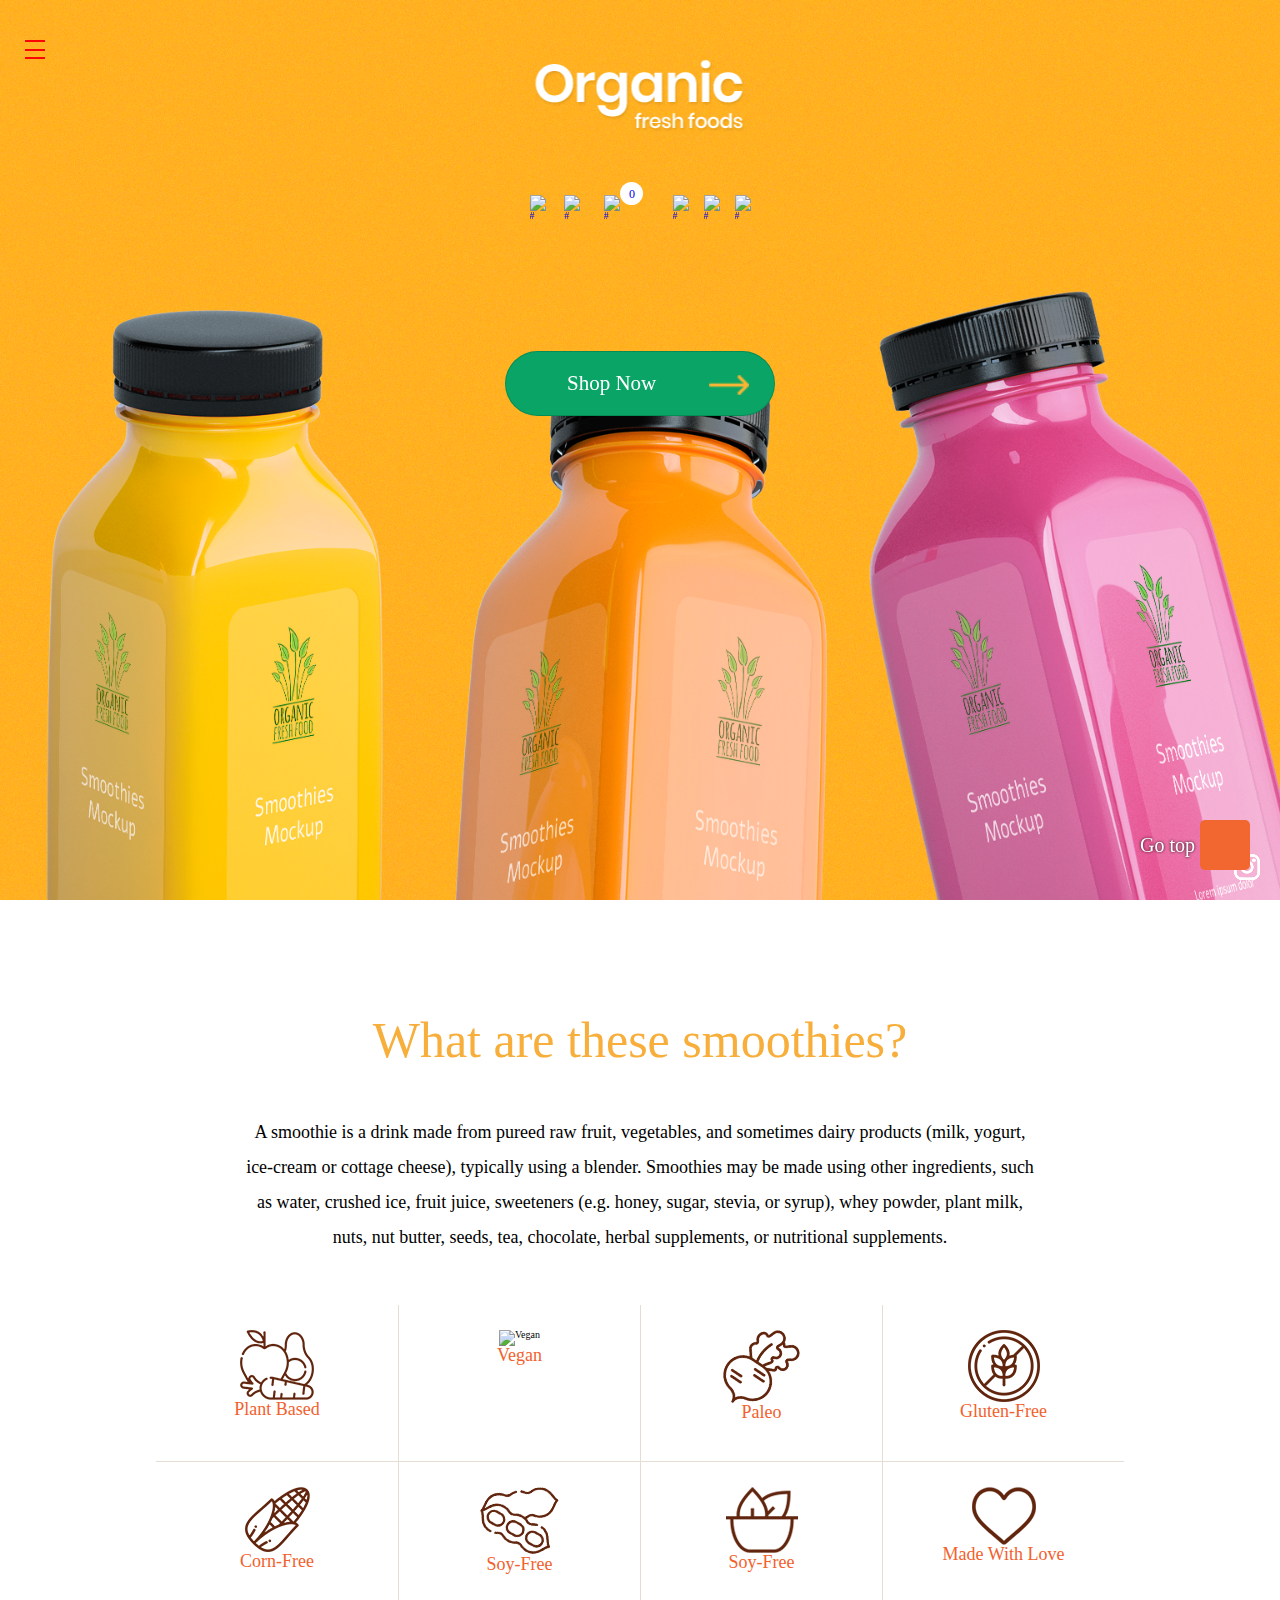
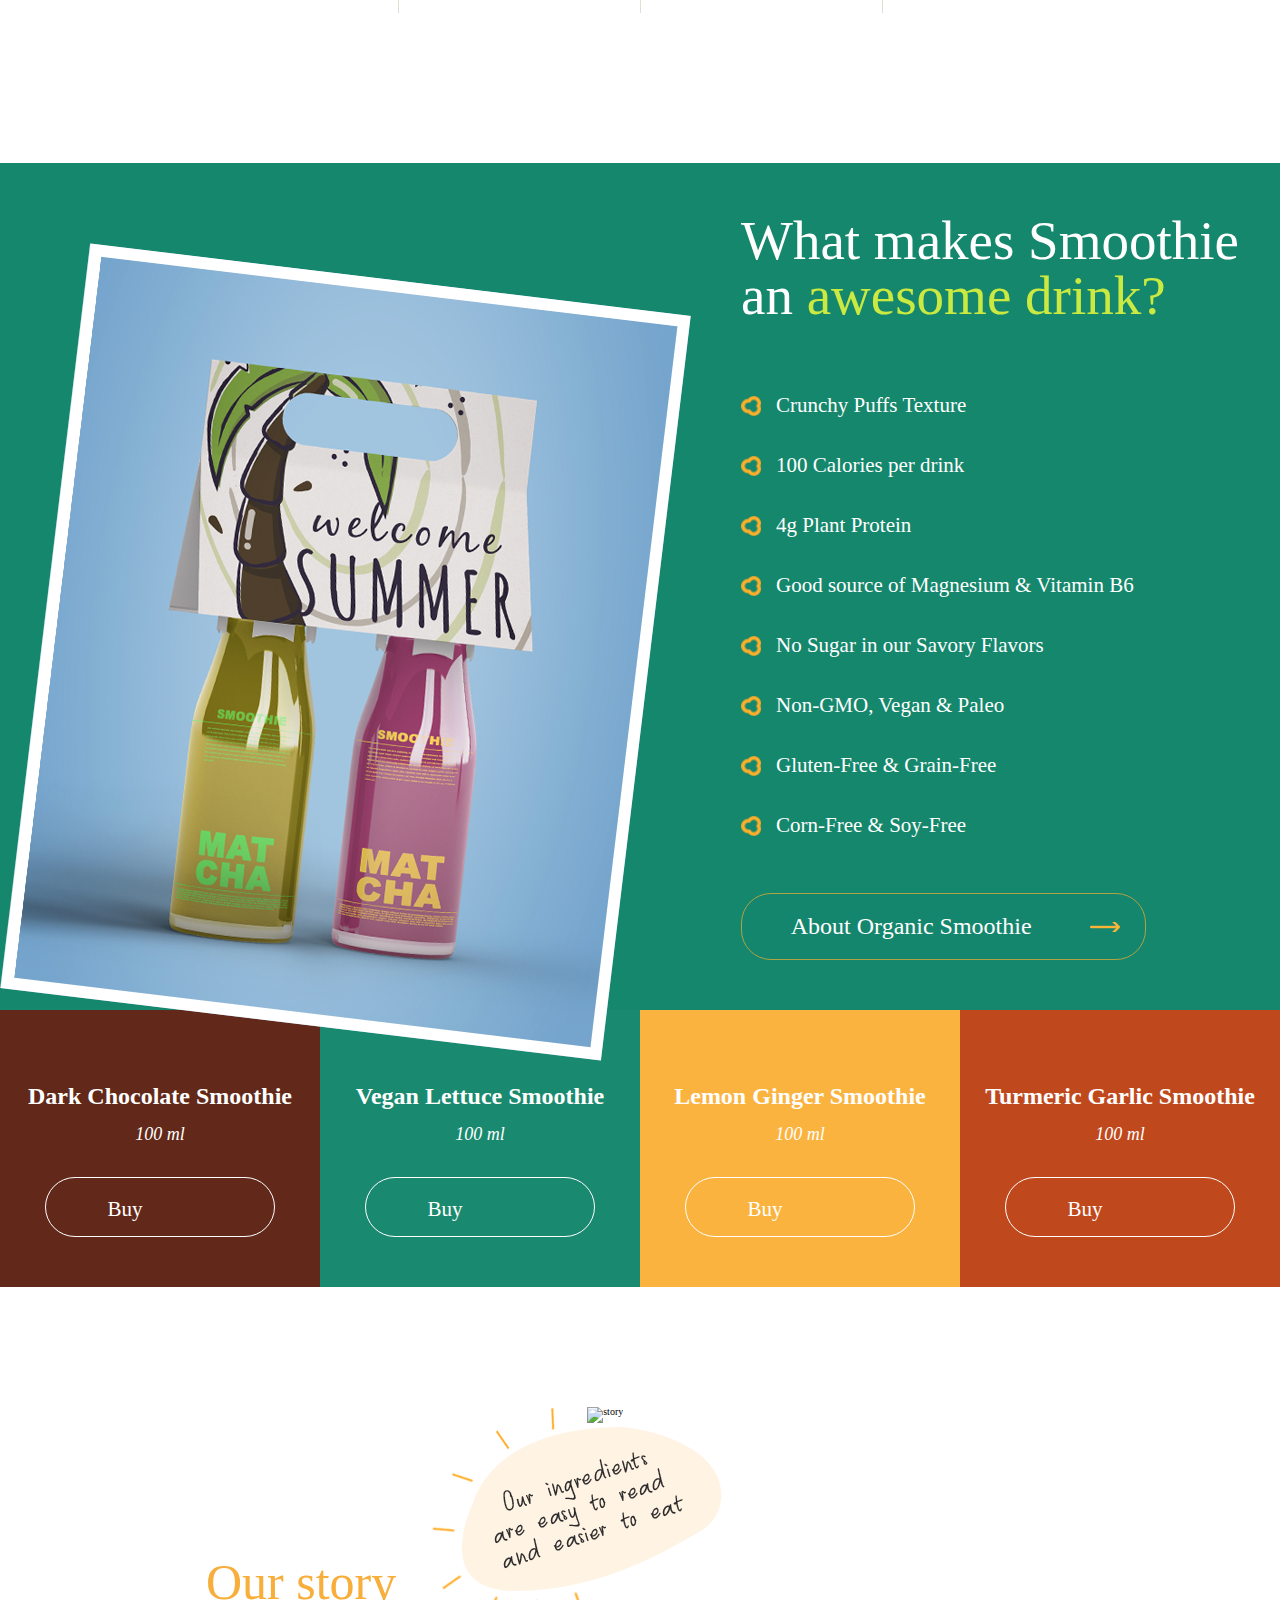
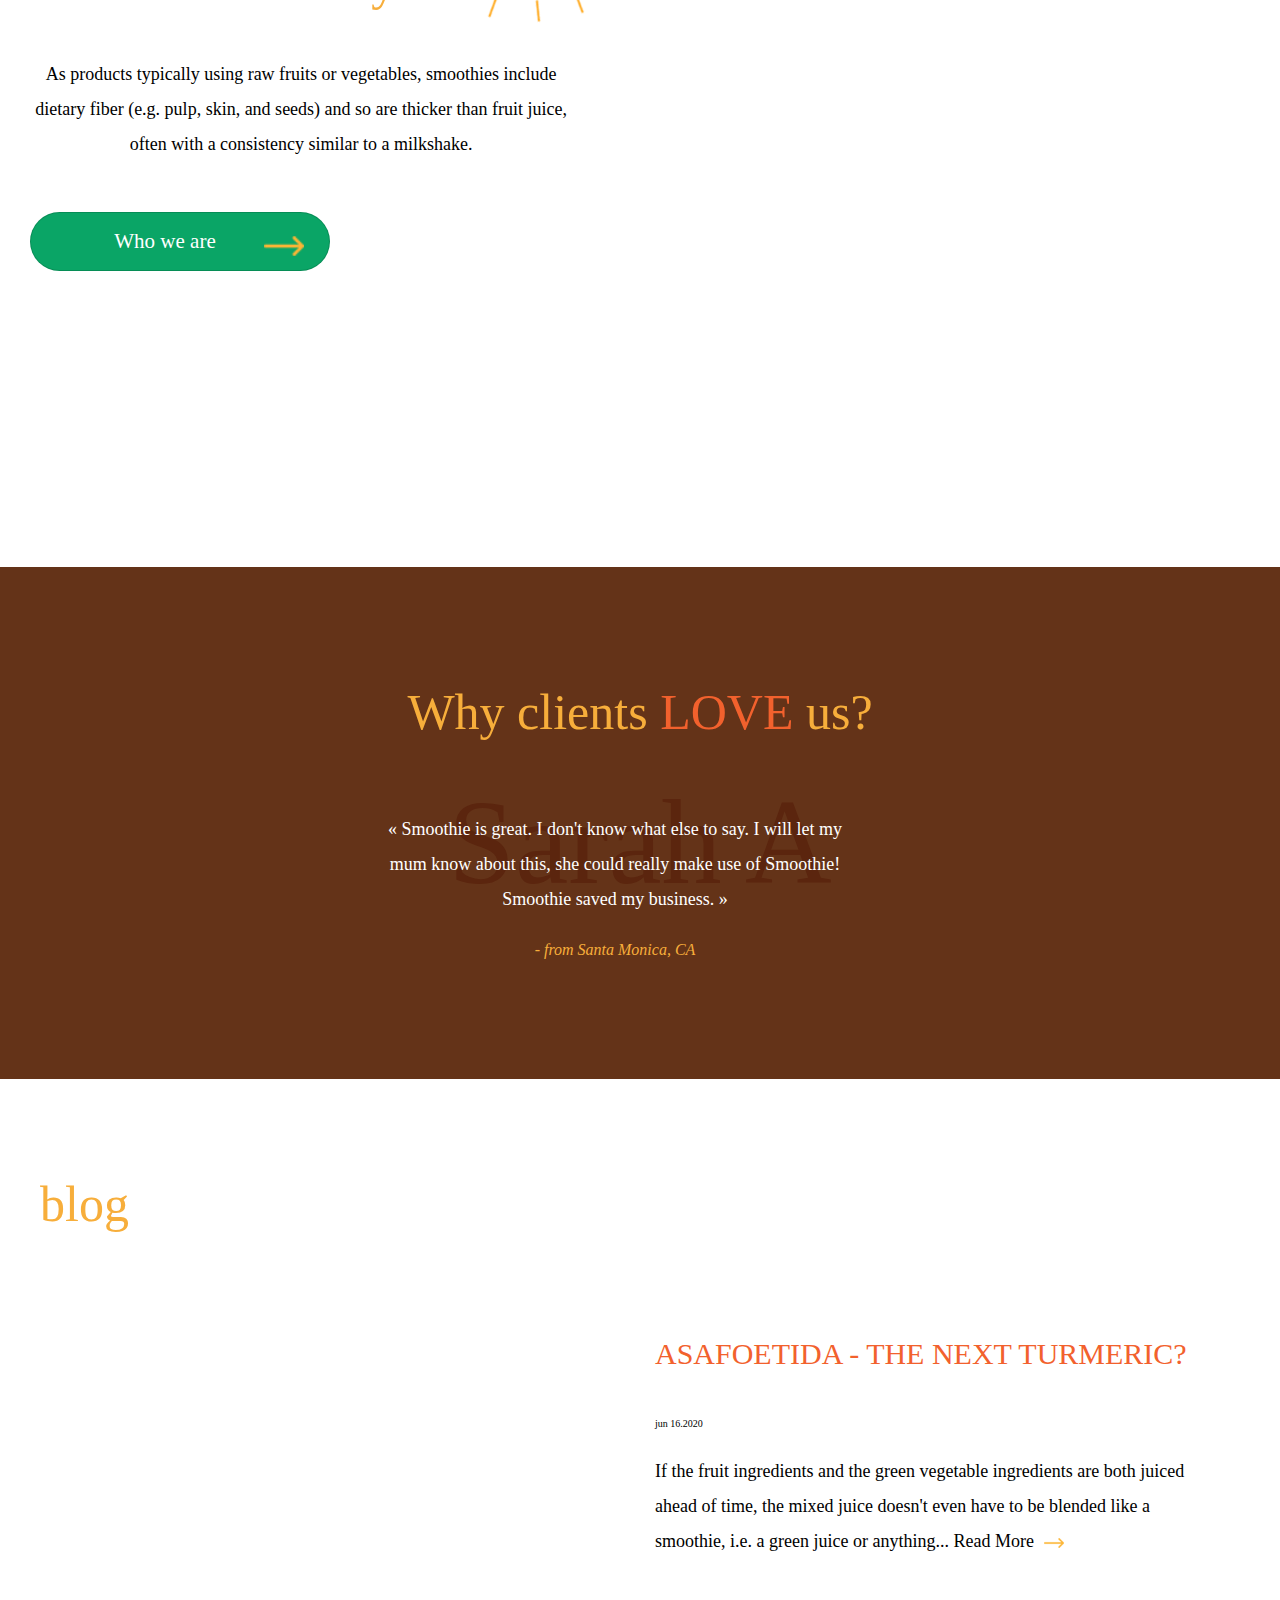
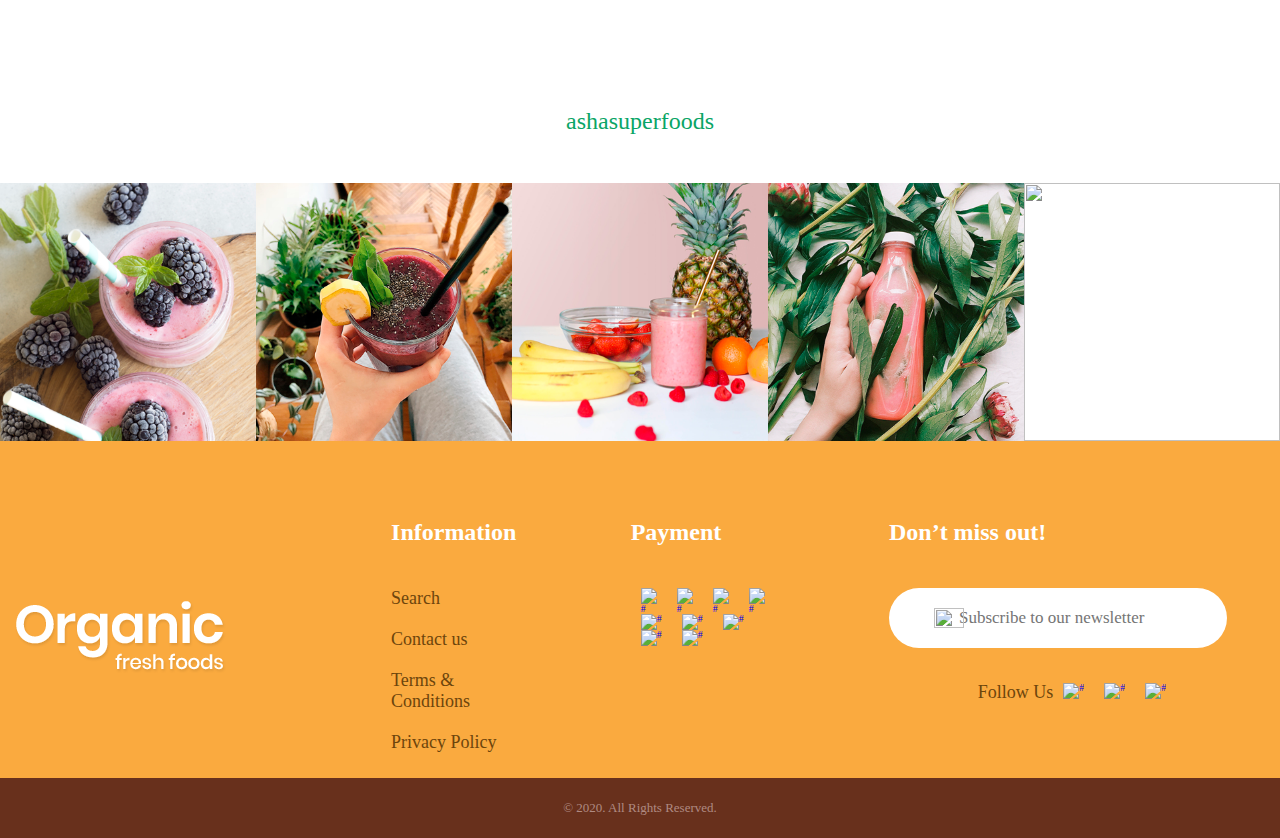
==== commit 1842572c: "section fix footer" ====
--- a/index.html
+++ b/index.html
@@ -302,7 +302,7 @@
 		<section class="testimonials" id="Testimonials">
 			<div class="testimonials__wrapper">
 
-				<h2 class="title  Big">Why clients
+				<h2 class="title  ">Why clients
 					<span class="title--color "> LOVE</span> us?
 				</h2>
 
@@ -384,24 +384,24 @@
 		<section class="instagram ">
 			<h2 class="instagram__title ">ashasuperfoods</h2>
 			<div class="instagram__row">
-				<div class="instagram__image   Big ">
+				<div class="instagram__image">
 					<img src="assets/images/istagram/Img.png" alt="">
 				</div>
 
-				<div class=" instagram__image   Big " data--delay=" 200ms">
-					<img src="../assets/images/istagram/Img1.png" alt="">
-				</div>
-
-				<div class=" instagram__image  Big " data--delay=" 400ms">
-					<img src="../assets/images/istagram/Img2.png" alt="">
-				</div>
-
-				<div class="instagram__image  Big " data--delay="600ms">
-					<img src="../assets/images/istagram/Img3.png" alt="">
-				</div>
-
-				<div class="instagram__image  Big " data--delay="800ms">
-					<img src="../assets/images/istagram/Img4.png" alt="">
+				<div class=" instagram__image">
+					<img src="assets/images/istagram/Img1.png" alt="">
+				</div>
+
+				<div class=" instagram__image">
+					<img src="assets/images/istagram/Img2.png" alt="">
+				</div>
+
+				<div class="instagram__image ">
+					<img src="assets/images/istagram/Img3.png" alt="">
+				</div>
+
+				<div class="instagram__image ">
+					<img src="assets/images/istagram/Img4.png" alt="">
 				</div>
 			</div>
 		</section>
@@ -530,11 +530,11 @@
 
 						<input class="input__search   " data--delay="1000ms" type="search" name="search"
 							placeholder="Subscribe to our newsletter">
-						<img class="input__image" src="../assets/images/footer/Icon.png" alt="">
-
-					</div>
-
-					<div class="footer__row footer__row--df">
+						<img class="input__image" src="assets/images/footer/Icon.png" alt="">
+
+					</div>
+
+					<div class="footer__wrap-row footer__row--df">
 
 						<h3 class="footer__text   " data--delay="1200ms">
 							<span> Follow Us</span>
@@ -581,9 +581,6 @@
 						© 2020.
 						All Rights Reserved.
 					</address>
-
-					<p class="footer__bottom-text  ">Go top
-					</p>
 					<div class="footer__bottom-image">
 						<a class="footer__bottom-image-img" href="#header"></a></a>
 					</div>
--- a/css/index.css
+++ b/css/index.css
@@ -1113,7 +1113,6 @@
 }
 
 .instagram__image {
-position:relative;
 width:20%;
 min-width:200px;
 -webkit-transition-duration:1s;
@@ -1124,8 +1123,6 @@
 .instagram__image img {
 width:100%;
 height:100%;
-overflow-x:visible;
-overflow-y:visible;
 }
 
 .instagram__image:hover {
@@ -1149,14 +1146,16 @@
 .footer {
 background-color:#faaa3f;
 }
-
+.footer__row{
+	padding: 80px 15px 25px 15px;
+}
 .footer__column {
 -webkit-box-flex:1;
 -ms-flex:1 0 25%;
 flex:1 0 25%;
-border:1px solid #000;
-margin:80px 0 95px;
-}
+}
+
+
 
 .footer__column:first-child {
 -ms-flex-item-align:center;
@@ -1180,9 +1179,7 @@
 }
 
 .footer-icon__list {
-border:1px solid #000;
-display:flex;
-margin:0 -10px;
+display:flex;
 }
 
 .footer-icon__item {
@@ -1191,14 +1188,12 @@
 
 .input {
 margin-bottom:35px;
-border:1px solid #000;
 }
 
 .input__search {
 width:90%;
 height:60px;
 border-radius:35px;
-border:1px solid rgba(0,0,0,0);
 -webkit-transition:border 1s ease,-webkit-box-shadow 1s ease;
 -o-transition:border 1s ease,box-shadow 1s ease;
 transition:border 1s ease,box-shadow 1s ease,-webkit-box-shadow 1s ease;
@@ -1209,17 +1204,15 @@
 -webkit-box-shadow:1px 2px 4px #000;
 box-shadow:1px 2px 4px #000;
 }
-
 .input__image {
-width:40px;
+width:30px;
 height:20px;
 position:absolute;
 top:50%;
-left:5%;
+left:45px;
 -webkit-transform:translatey(-50%);
 -ms-transform:translatey(-50%);
 transform:translatey(-50%);
-border:1px solid #000;
 }
 
 [placeholder="Subscribe to our newsletter"] {
@@ -1238,7 +1231,6 @@
 .footer__text {
 font-size:18px;
 color:#6d450c;
-border:1px solid #000;
 }
 
 .footer__text span:before {
@@ -1271,29 +1263,21 @@
 -ms-flex-positive:0.5;
 flex-grow:0.5;
 text-align:right;
-border:1px solid #000;
 color:#af8a82;
 }
 
-.footer__bottom-text {
-border:1px solid #000;
--webkit-box-flex:0.44;
--ms-flex-positive:0.44;
-flex-grow:0.44;
-text-align:right;
-}
 
 .footer__bottom-image {
 width:50px;
 height:50px;
-top:-30px;
-right:0;
+bottom:30px;
+right:30px;
 border-radius:5px;
 background-color:#f2662f;
 -webkit-transition:0 500ms cubic-bezier(0.17,0.67,0.6,1.31);
 -o-transition:transform 500ms cubic-bezier(0.17,0.67,0.6,1.31);
 transition:transform 500ms cubic-bezier(0.17,0.67,0.6,1.31),-webkit-transform 500ms cubic-bezier(0.17,0.67,0.6,1.31);
-position:relative;
+position:fixed;
 display:flex;
 -webkit-box-pack:center;
 -ms-flex-pack:center;
@@ -1303,6 +1287,17 @@
 align-items:center;
 }
 
+.footer__bottom-image:after{
+	content:"Go top";
+	position: absolute;
+	top: 50%;
+	left: -60px;
+	transform: translateY(-50%);
+	font-size: 20px;
+	color: #fff;
+	text-shadow: 0 0 3px #000;
+}
+
 .footer__bottom-image:hover {
 -webkit-transform:translate(0,-15px);
 -ms-transform:translate(0,-15px);
@@ -1310,9 +1305,9 @@
 }
 
 .footer__bottom-image-img {
-background:url(../assets/images/footer/arrow2.png) no-repeat center/cover;
-width:13px;
-height:25px;
+	background:url(../assets/images/footer/arrow2.png) no-repeat center/cover;
+	width:13px;
+	height:25px;
 }
 
 :active,:focus,a:active,a:focus {
@@ -1432,7 +1427,6 @@
 -webkit-box-flex:1;
 -ms-flex:1 0 50%;
 flex:1 0 50%;
-border:1px solid #000;
 margin:25px 0;
 }
 
@@ -1454,7 +1448,6 @@
 position:relative;
 top:0;
 left:0;
-border:1px solid #000;
 display:inline-block;
 }
 
@@ -1593,7 +1586,6 @@
 position:relative;
 top:75px;
 left:0;
-border:1px solid #000;
 margin:0 1.0416666667% 0 0;
 }
 
@@ -1734,3 +1726,45 @@
 }
 }
 
+@media screen and (max-width:992px) {
+	.footer__row{
+		flex-wrap: wrap;
+		justify-content: center;
+	}
+	.footer__column:nth-child(1){
+		margin-bottom: 35px;
+		text-align: center;
+		flex: 1 0 100%;
+	}
+	.footer__title{
+		text-align: center;
+	}
+	.footer__column:nth-child(2),
+	.footer__column:nth-child(3){
+		margin-bottom: 35px;
+		text-align: center;
+		margin-right: 0;
+		flex: 1 0 50%;
+	}
+	.footer-icon__list {
+		justify-content: center;
+	}
+	.input{
+		text-align: center;
+	}
+	.footer__wrap-row{
+		margin-top: 50px;
+	}
+	
+}
+
+@media screen and (max-width:576px) {
+	.footer__column:nth-child(2),
+	.footer__column:nth-child(3){
+		margin-bottom: 35px;
+		text-align: center;
+		margin-right: 0;
+		flex: 1 0 100%;
+	}
+	
+}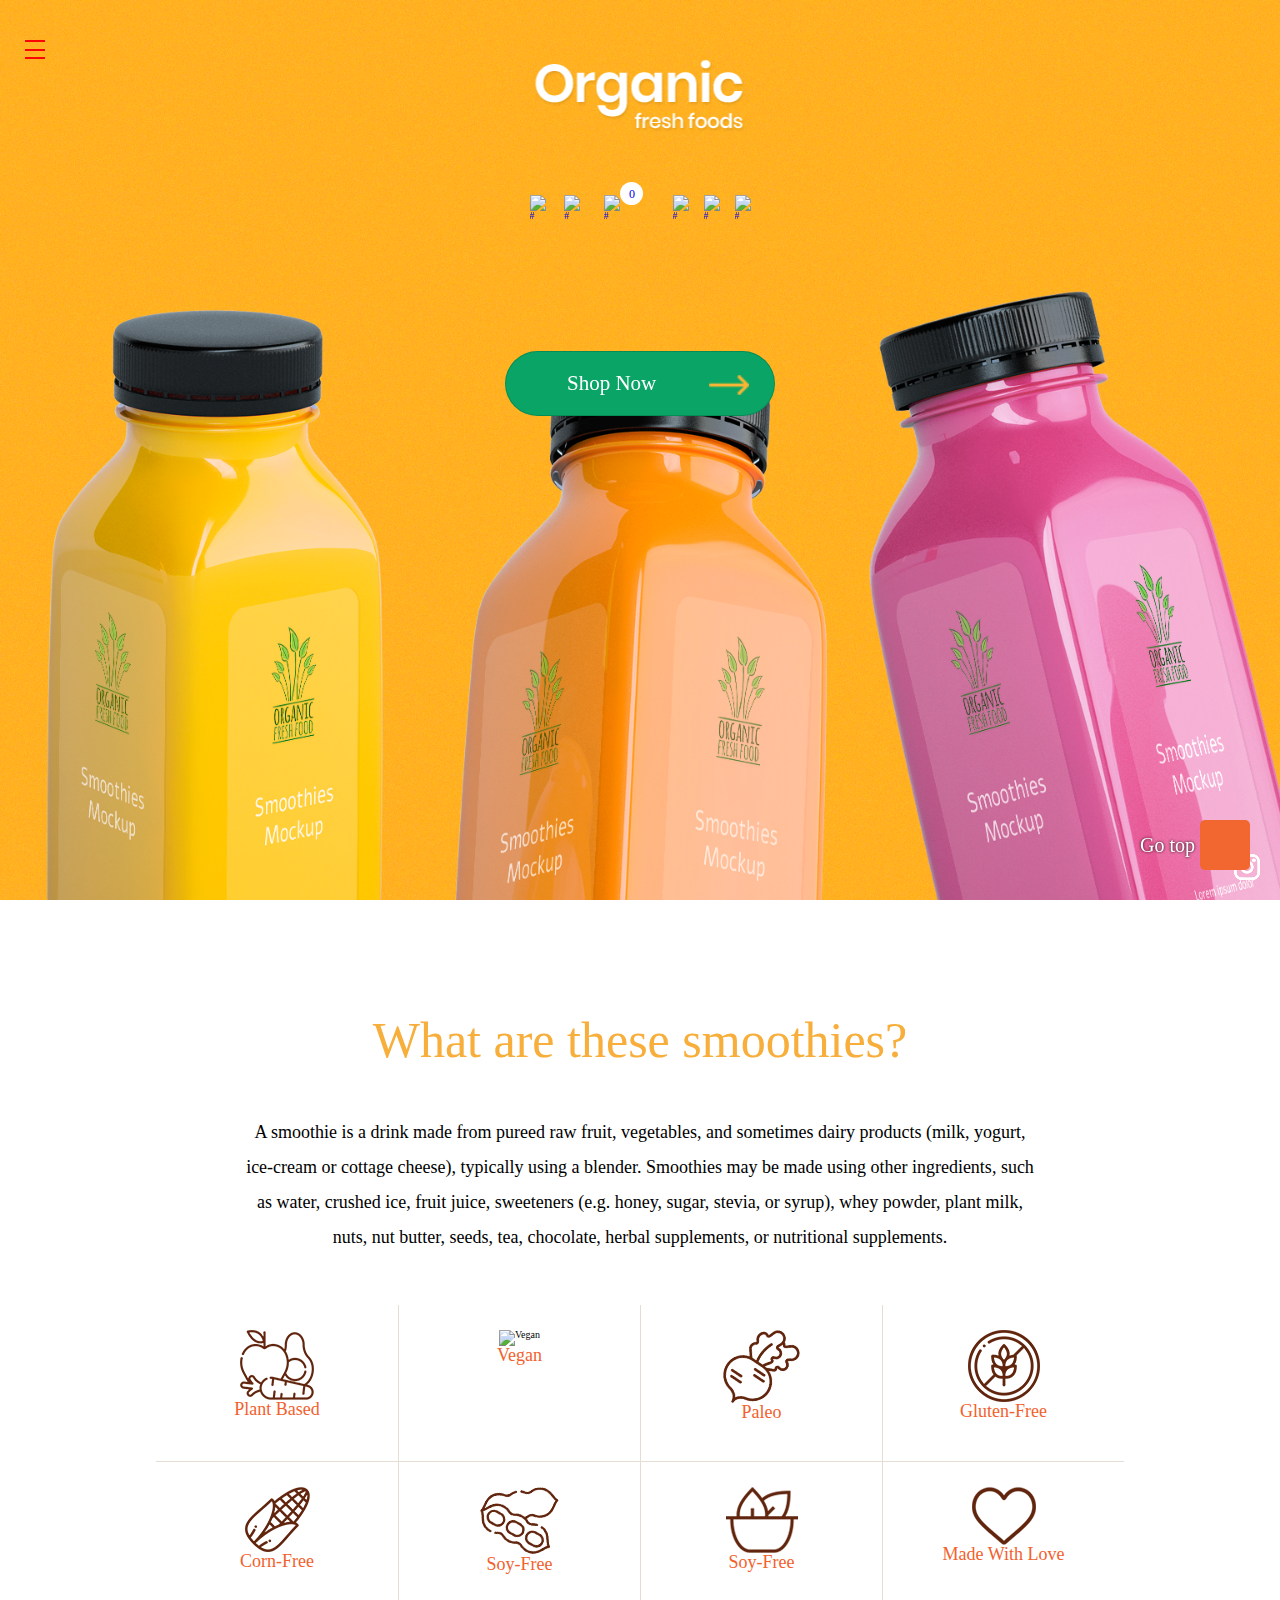
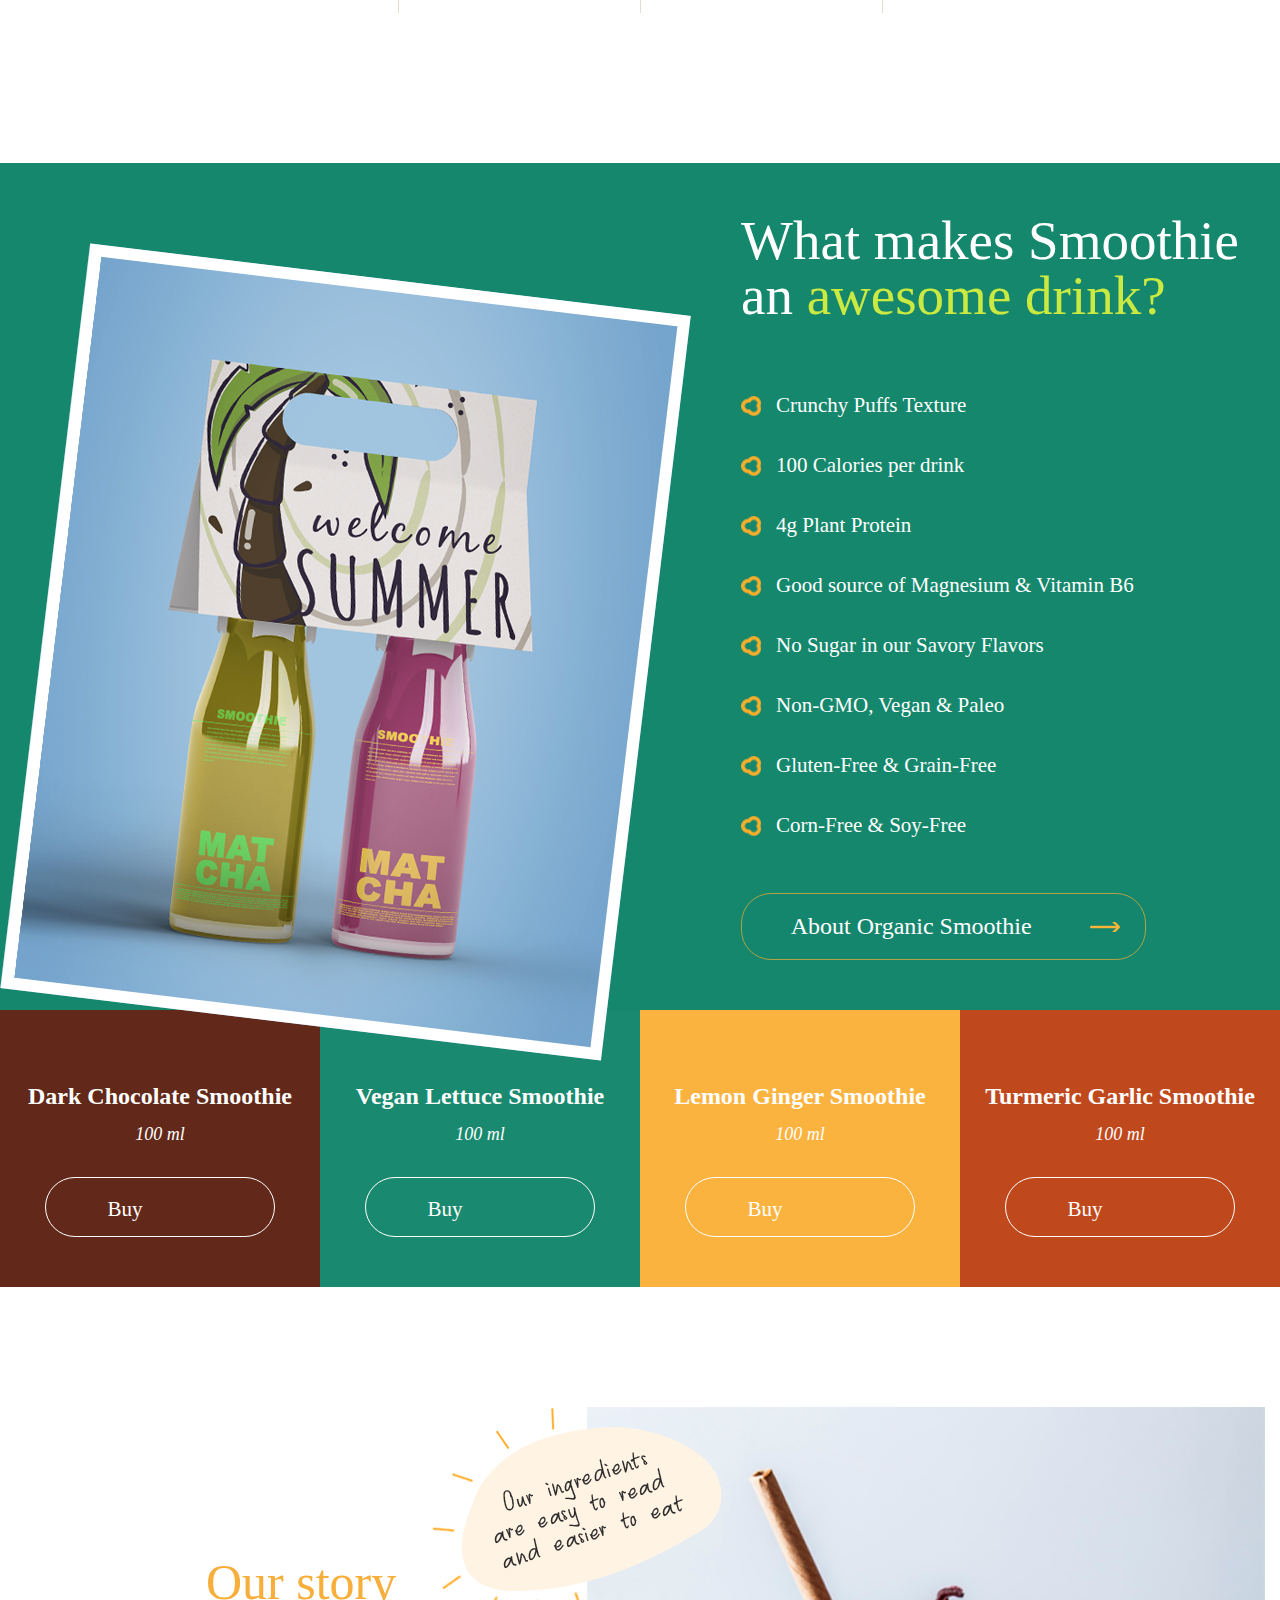
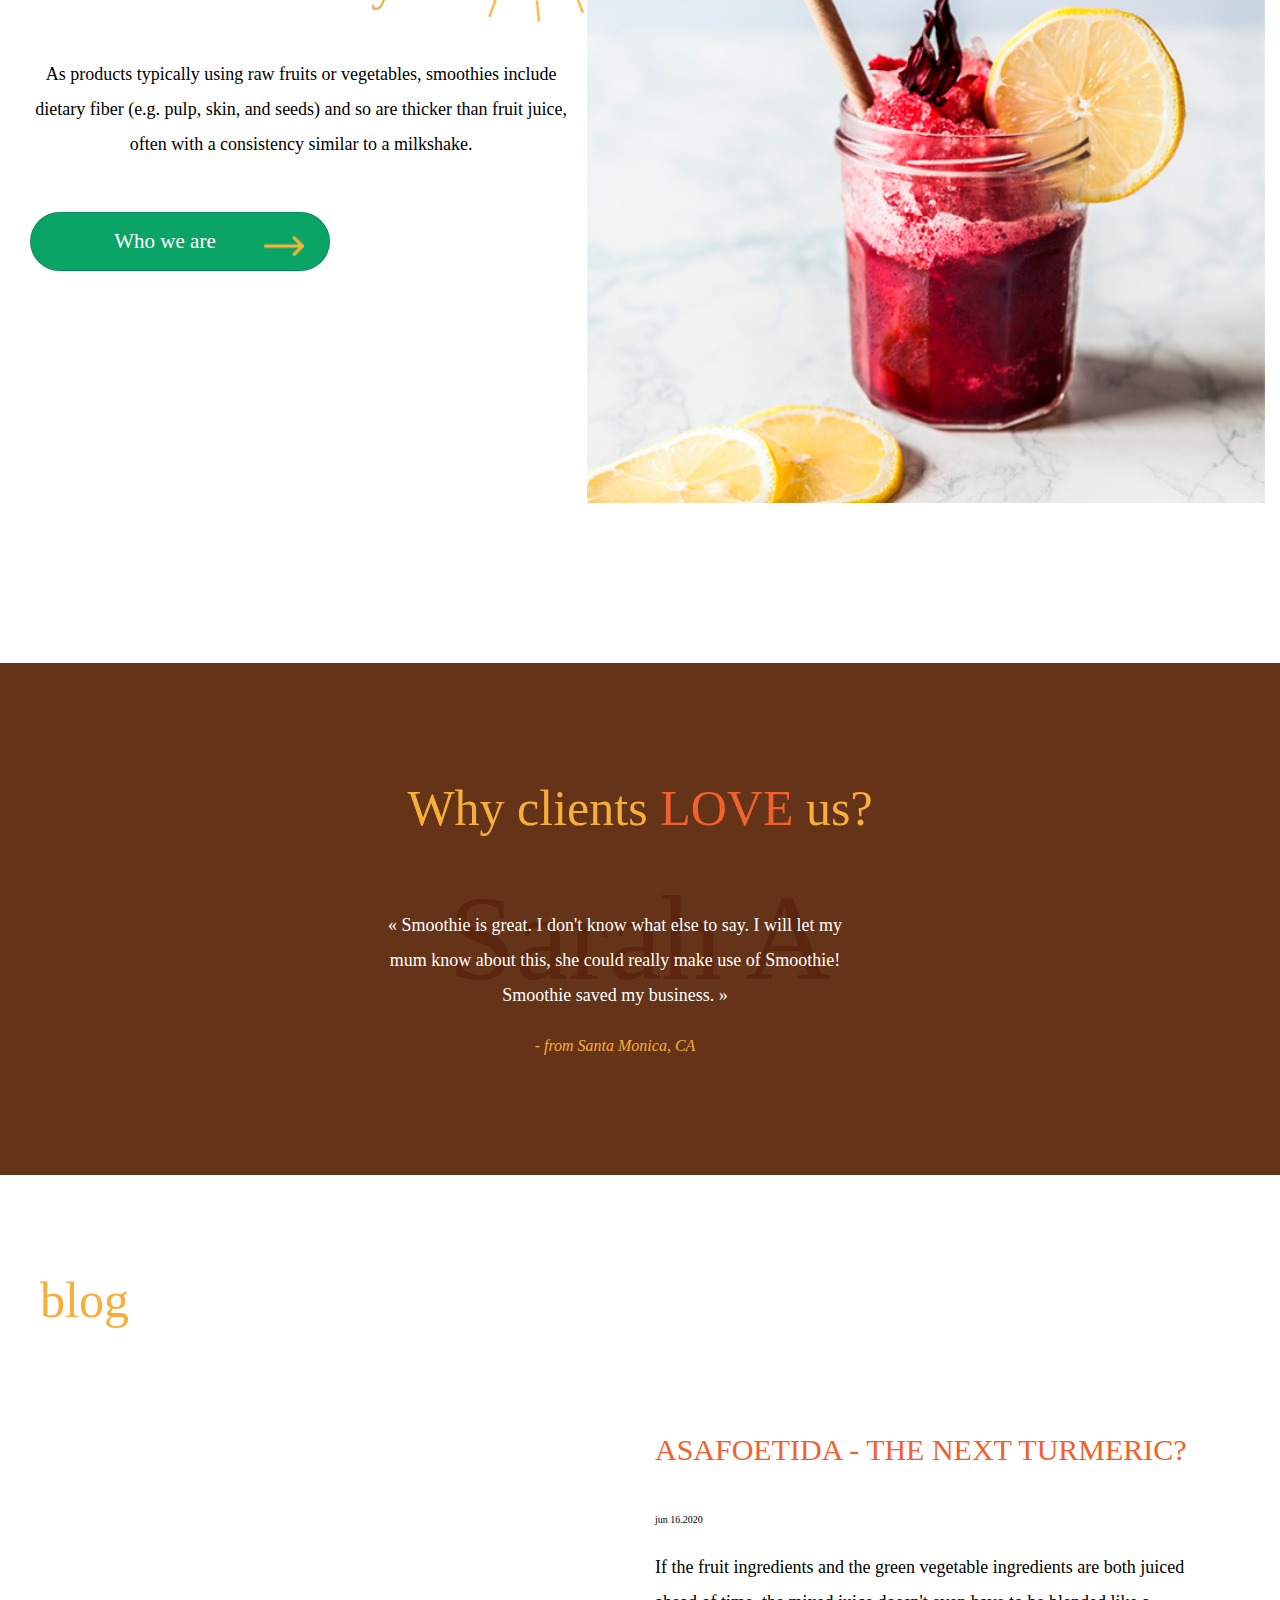
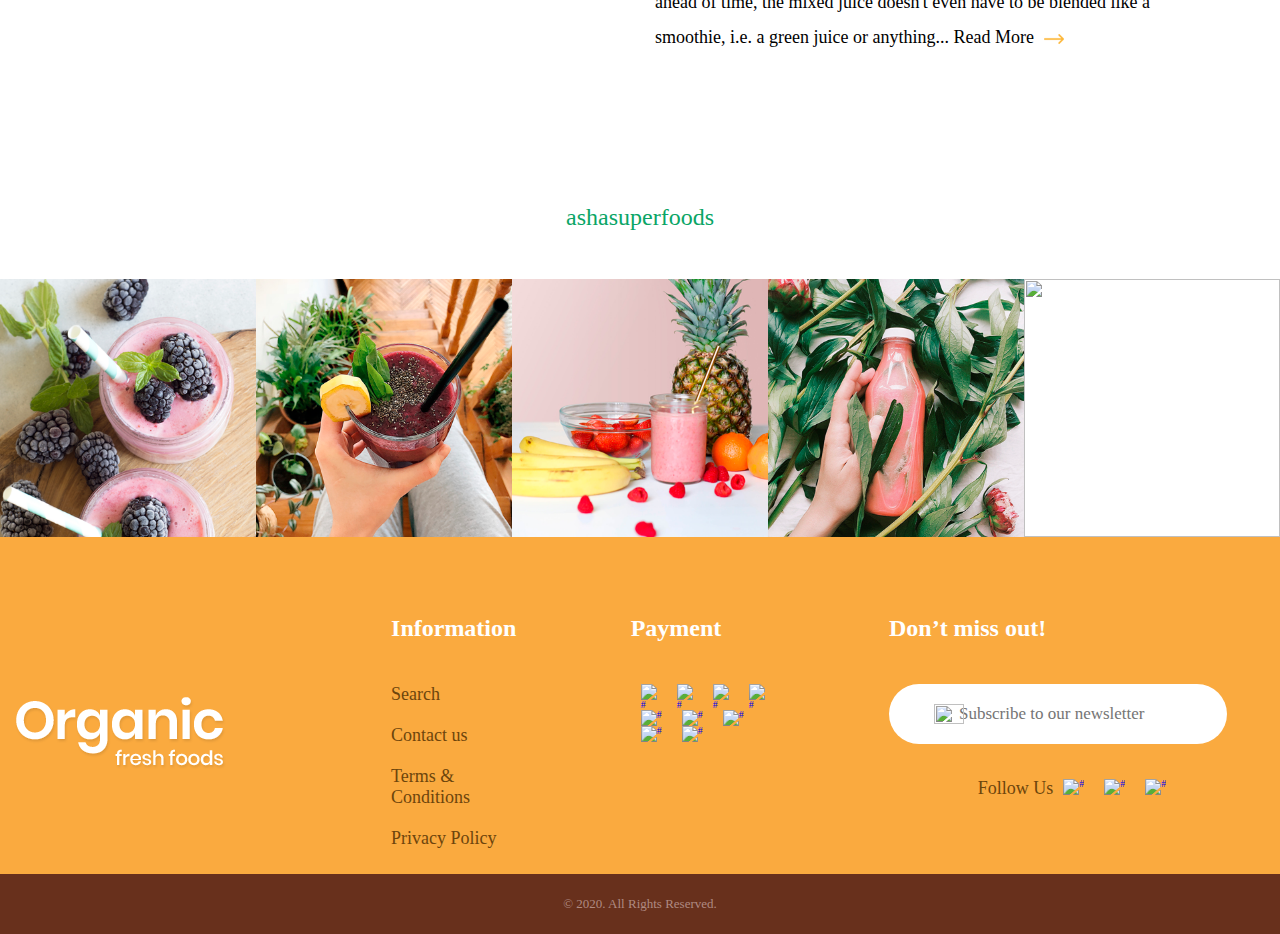
==== commit 12b9d21c: "fix path img" ====
--- a/index.html
+++ b/index.html
@@ -290,7 +290,7 @@
 					</div>
 
 					<div class="story__image">
-						<img src="assets/images/story/img.png" alt="story">
+						<img src="assets/images/story/Img.png" alt="story">
 					</div>
 
 				</div>
--- a/css/index.css
+++ b/css/index.css
@@ -166,6 +166,10 @@
 
 .nav__list {
 display:flex;
+}
+
+.nav__item{
+	display: inline-block;
 }
 
 .nav__item:not(:last-of-type) {
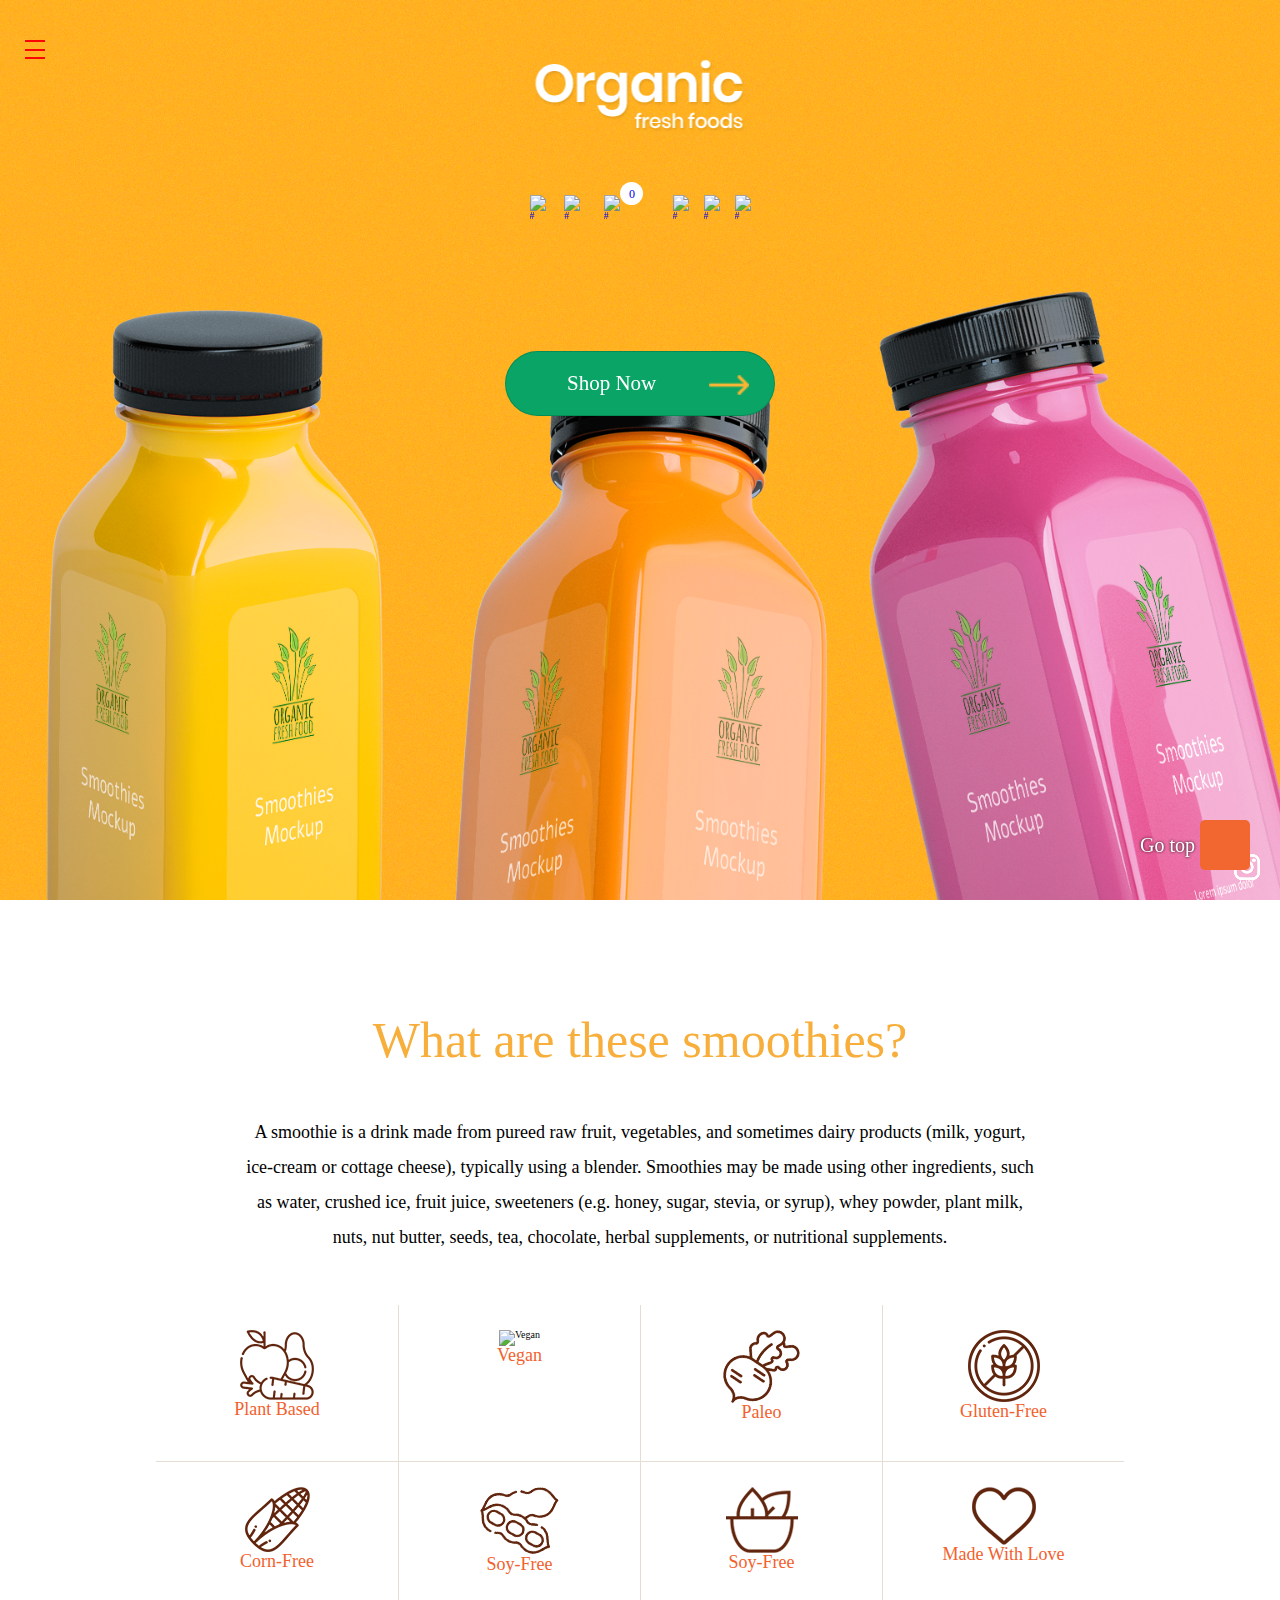
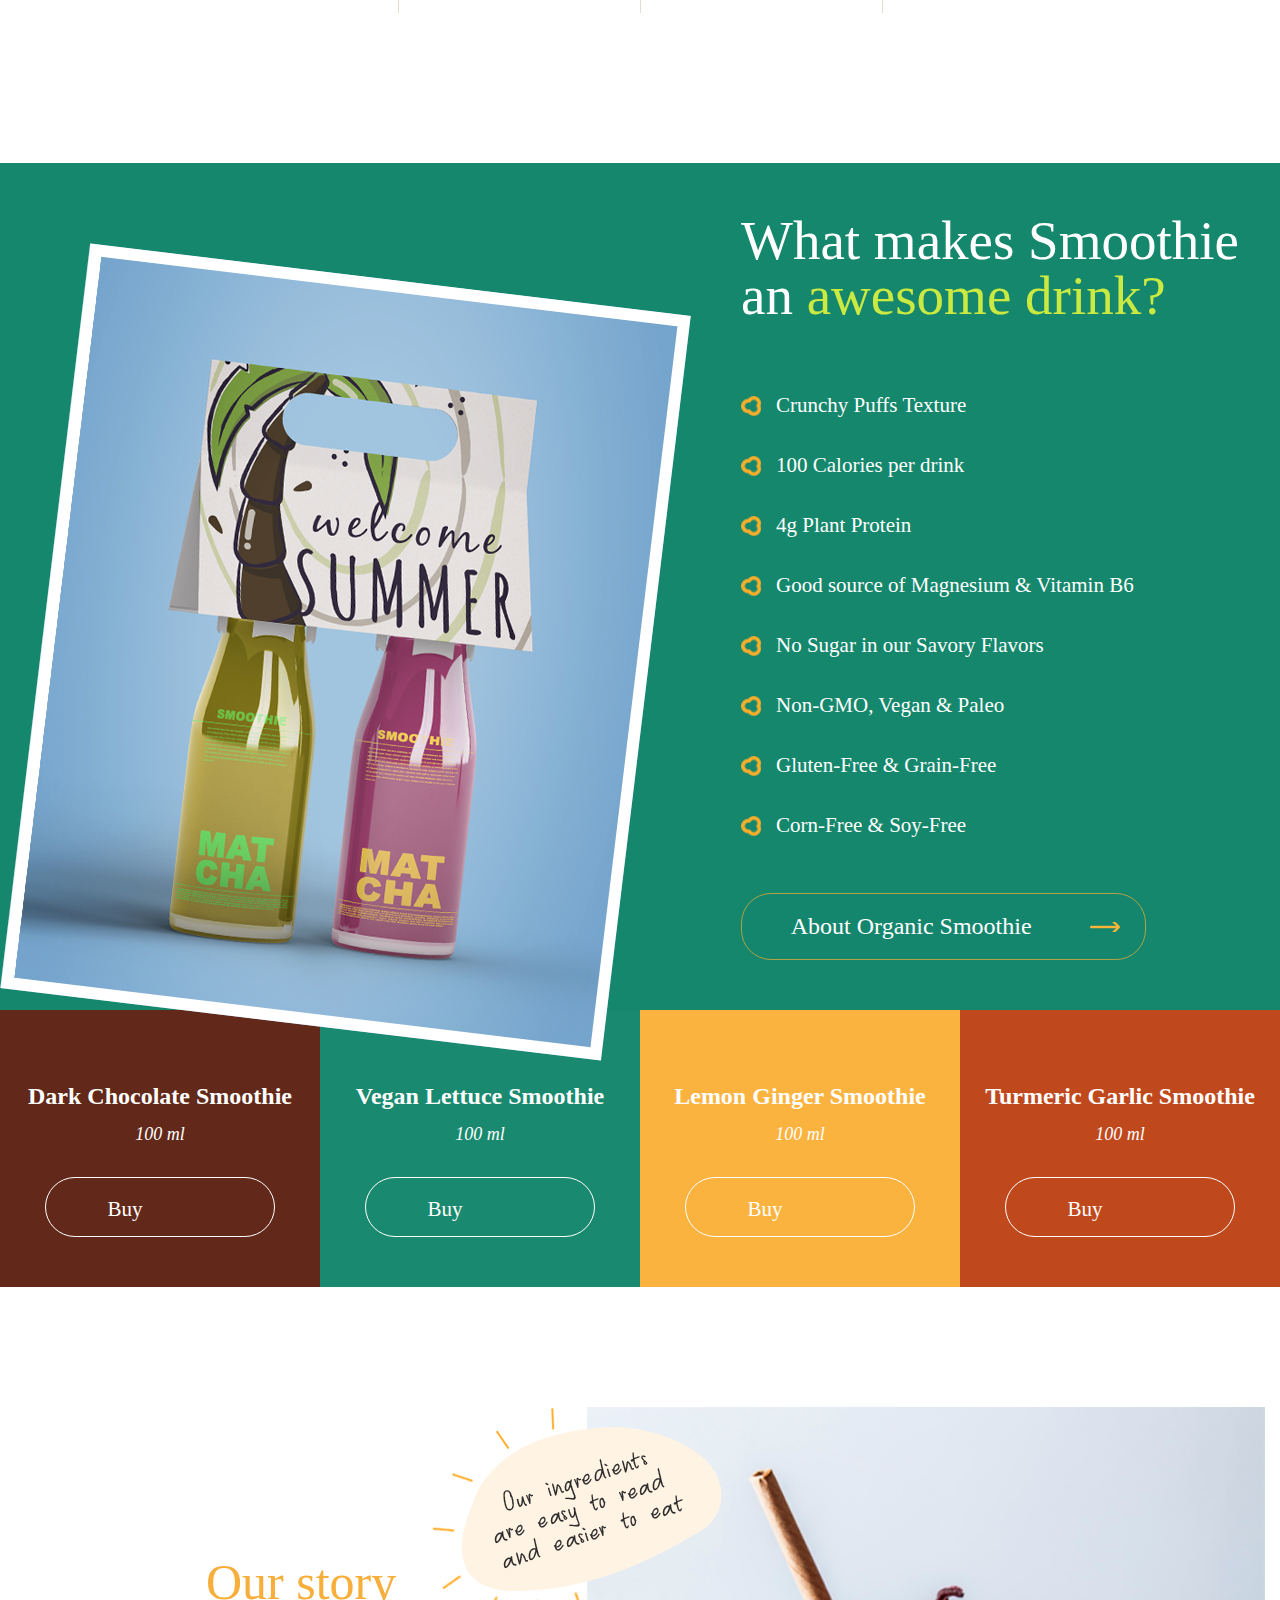
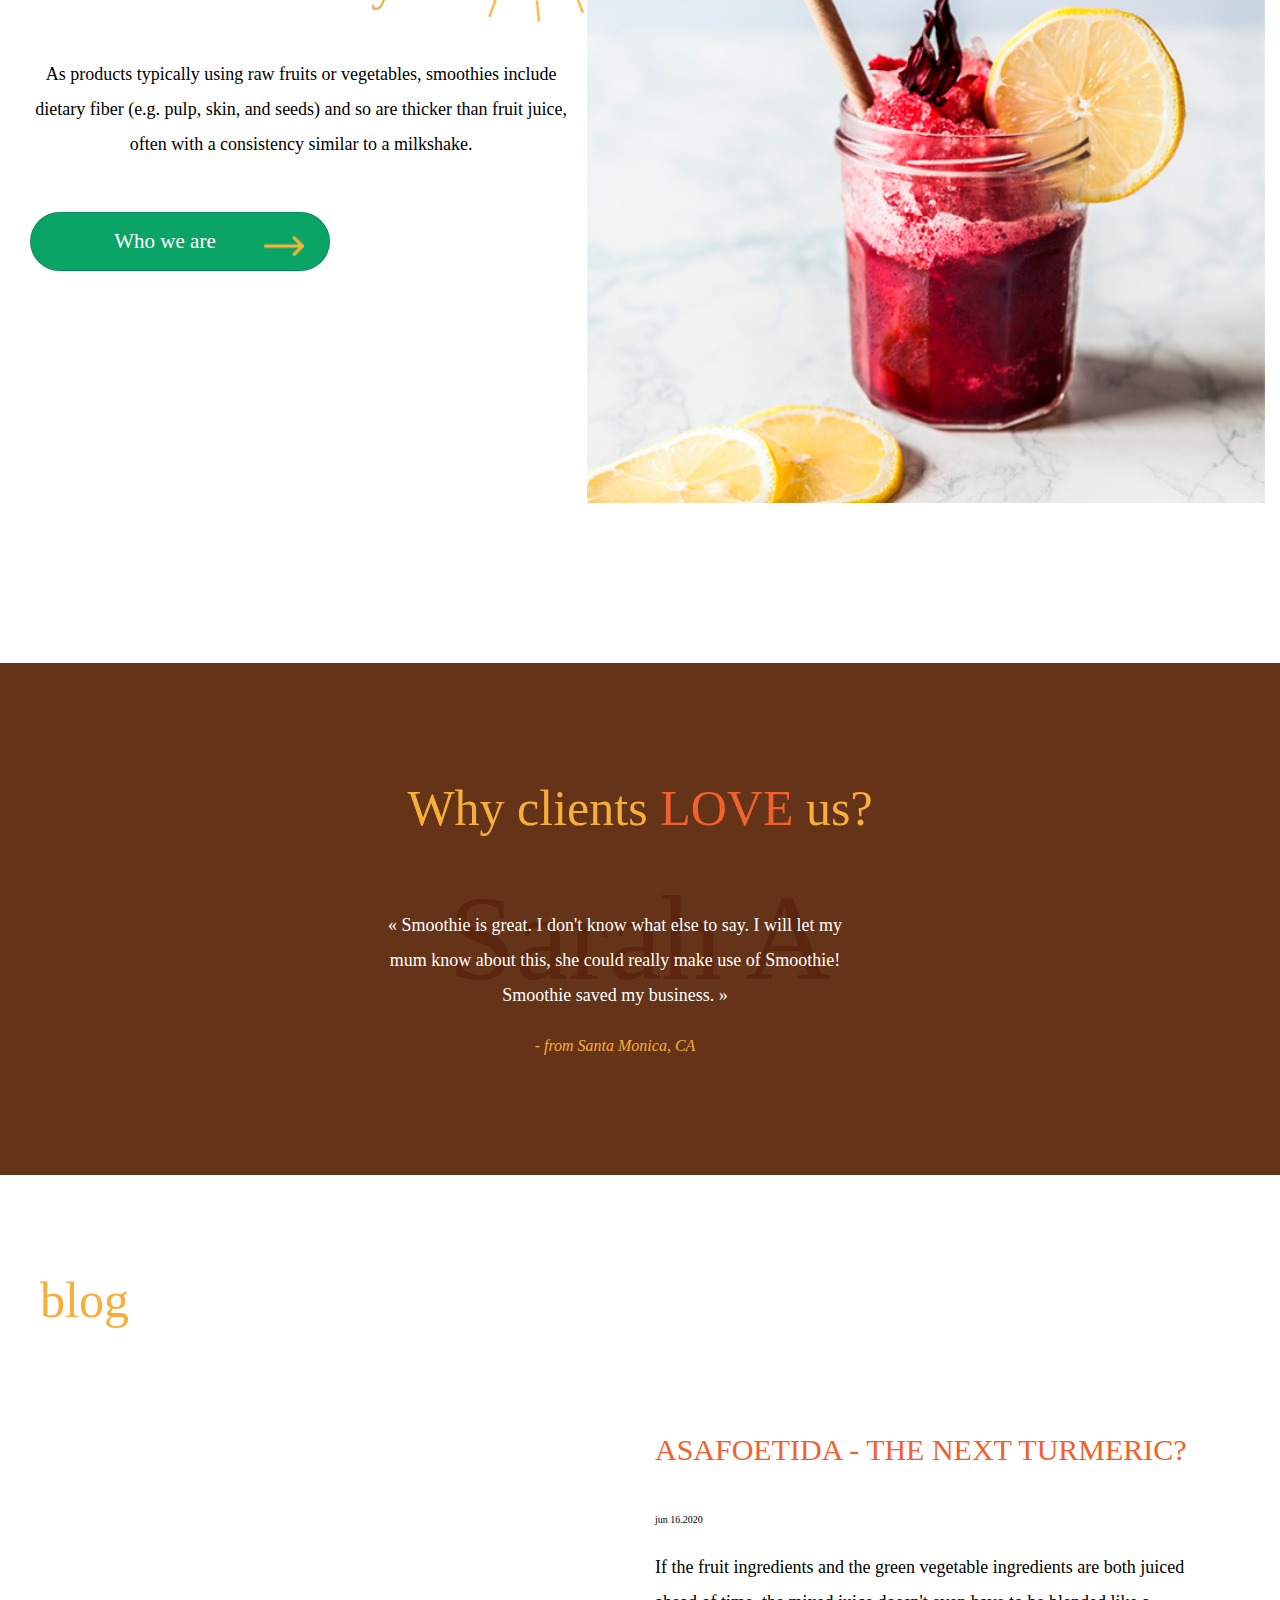
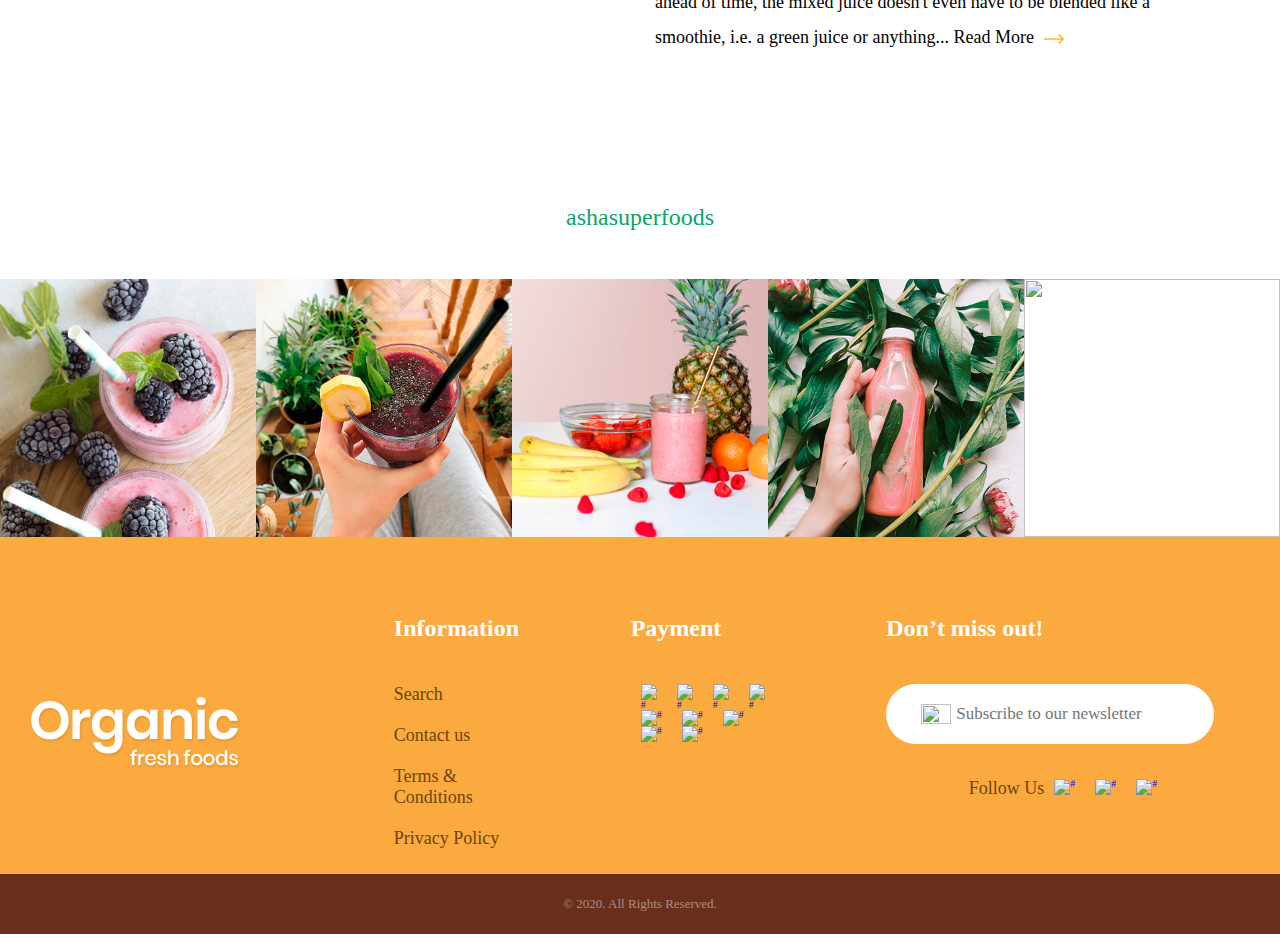
==== commit a072f16a: "fix js img" ====
--- a/index.html
+++ b/index.html
@@ -172,7 +172,7 @@
 			<div class="about__row">
 
 				<div class="about__wrap-img">
-					<img class="about__image " src="assets/images/about/about.png" alt="#">
+					<img class="about__image imgTrasform" src="assets/images/about/about.png" alt="#">
 				</div>
 
 				<div class="about__description  ">
@@ -289,8 +289,8 @@
 						<button class="bth storu__bth  " type="submit">Who we are</button>
 					</div>
 
-					<div class="story__image">
-						<img src="assets/images/story/Img.png" alt="story">
+					<div class="story__image imgTrasform">
+						<img class="" src="assets/images/story/Img.png" alt="story">
 					</div>
 
 				</div>
@@ -358,7 +358,7 @@
 					<div class="blog__column">
 						<h2 class="blog__caption title">
 							blog</h2>
-						<img class="blog__image" src="assets/images/blog/Img.png" alt="">
+						<img class="blog__image imgTrasform" src="assets/images/blog/Img.png" alt="">
 					</div>
 
 					<div class="blog__column">
--- a/css/index.css
+++ b/css/index.css
@@ -144,8 +144,9 @@
 }
 
 .conteiner {
-max-width:1750px;
+max-width:1780px;
 height:100%;
+padding: 0 15px;
 margin:0 auto;
 }
 
@@ -612,11 +613,13 @@
 
 .about__wrap-img{
 	height: 200px;
+	perspective: 1500px;
 }
 
 .about__image{
 	position: relative;
 	top: 30px;
+	z-index: 100;
 }
 
 .about__description {
@@ -1213,7 +1216,7 @@
 height:20px;
 position:absolute;
 top:50%;
-left:45px;
+left:35px;
 -webkit-transform:translatey(-50%);
 -ms-transform:translatey(-50%);
 transform:translatey(-50%);
